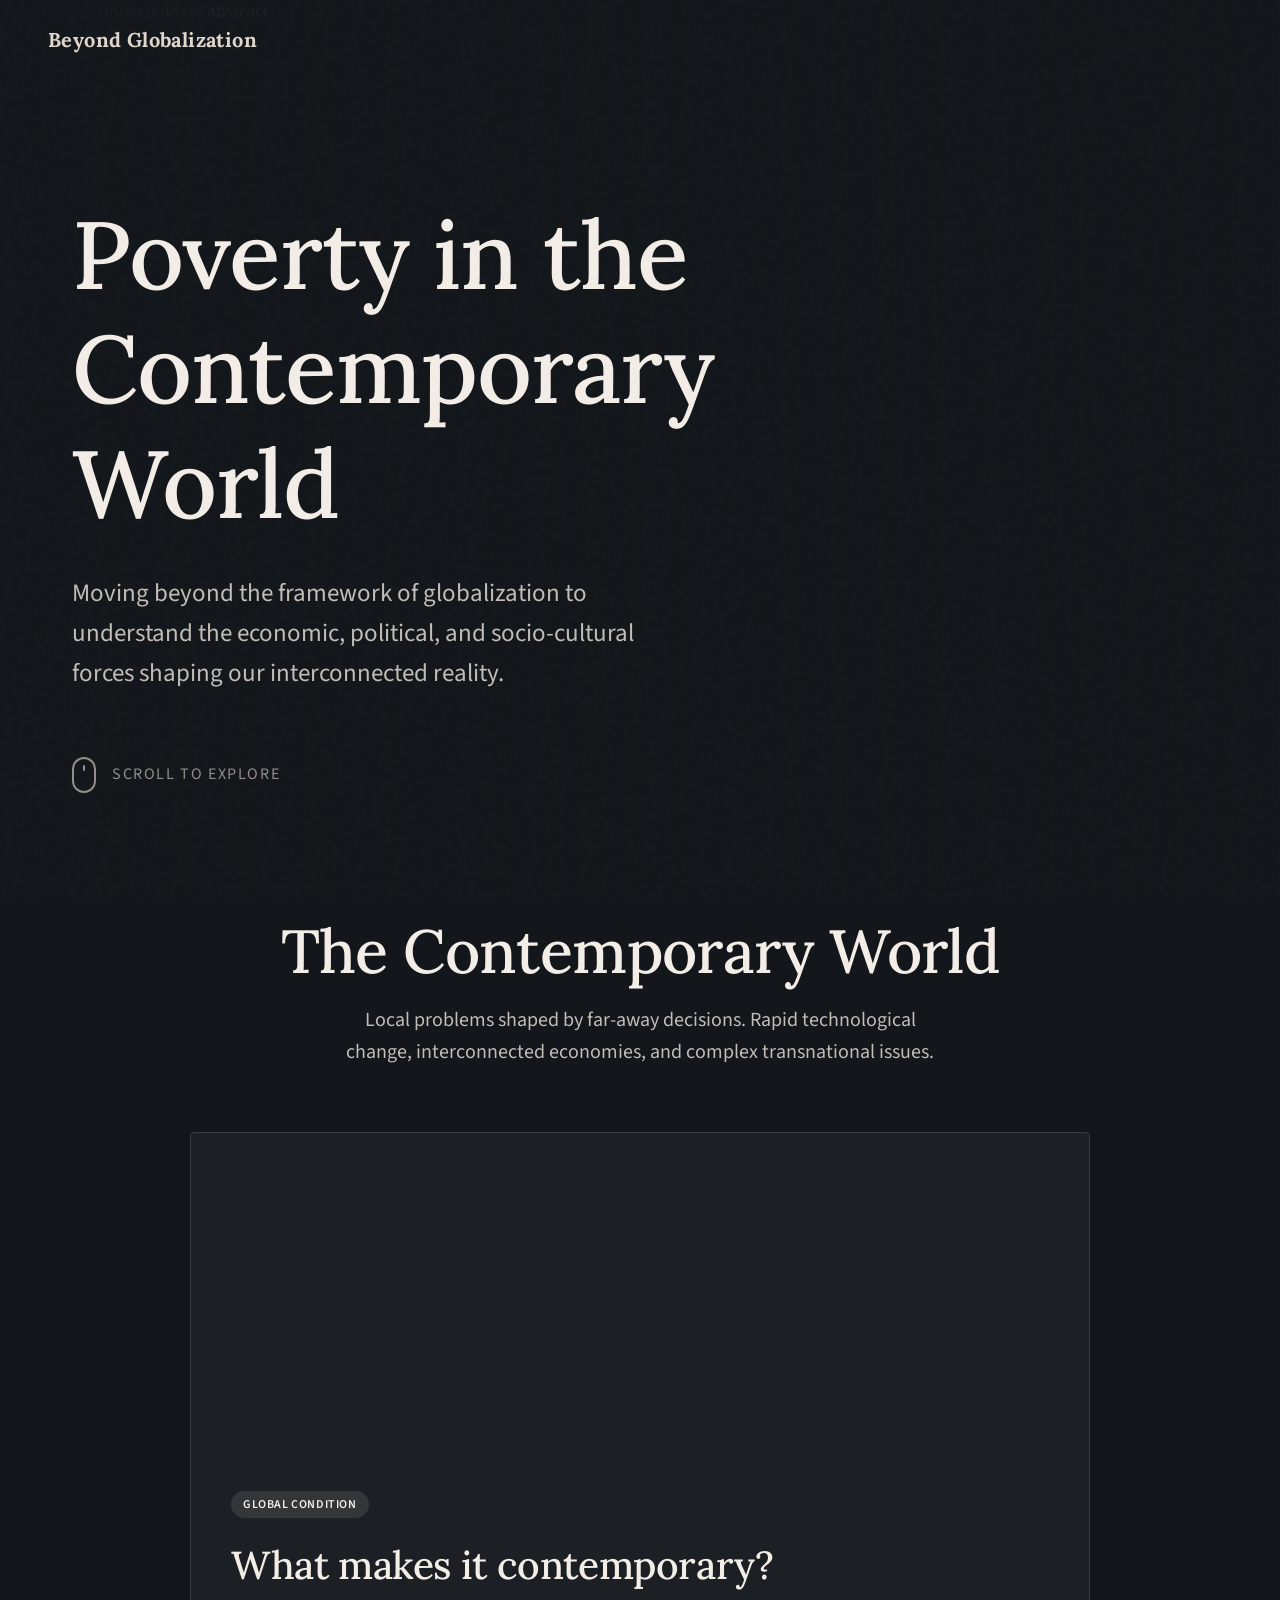
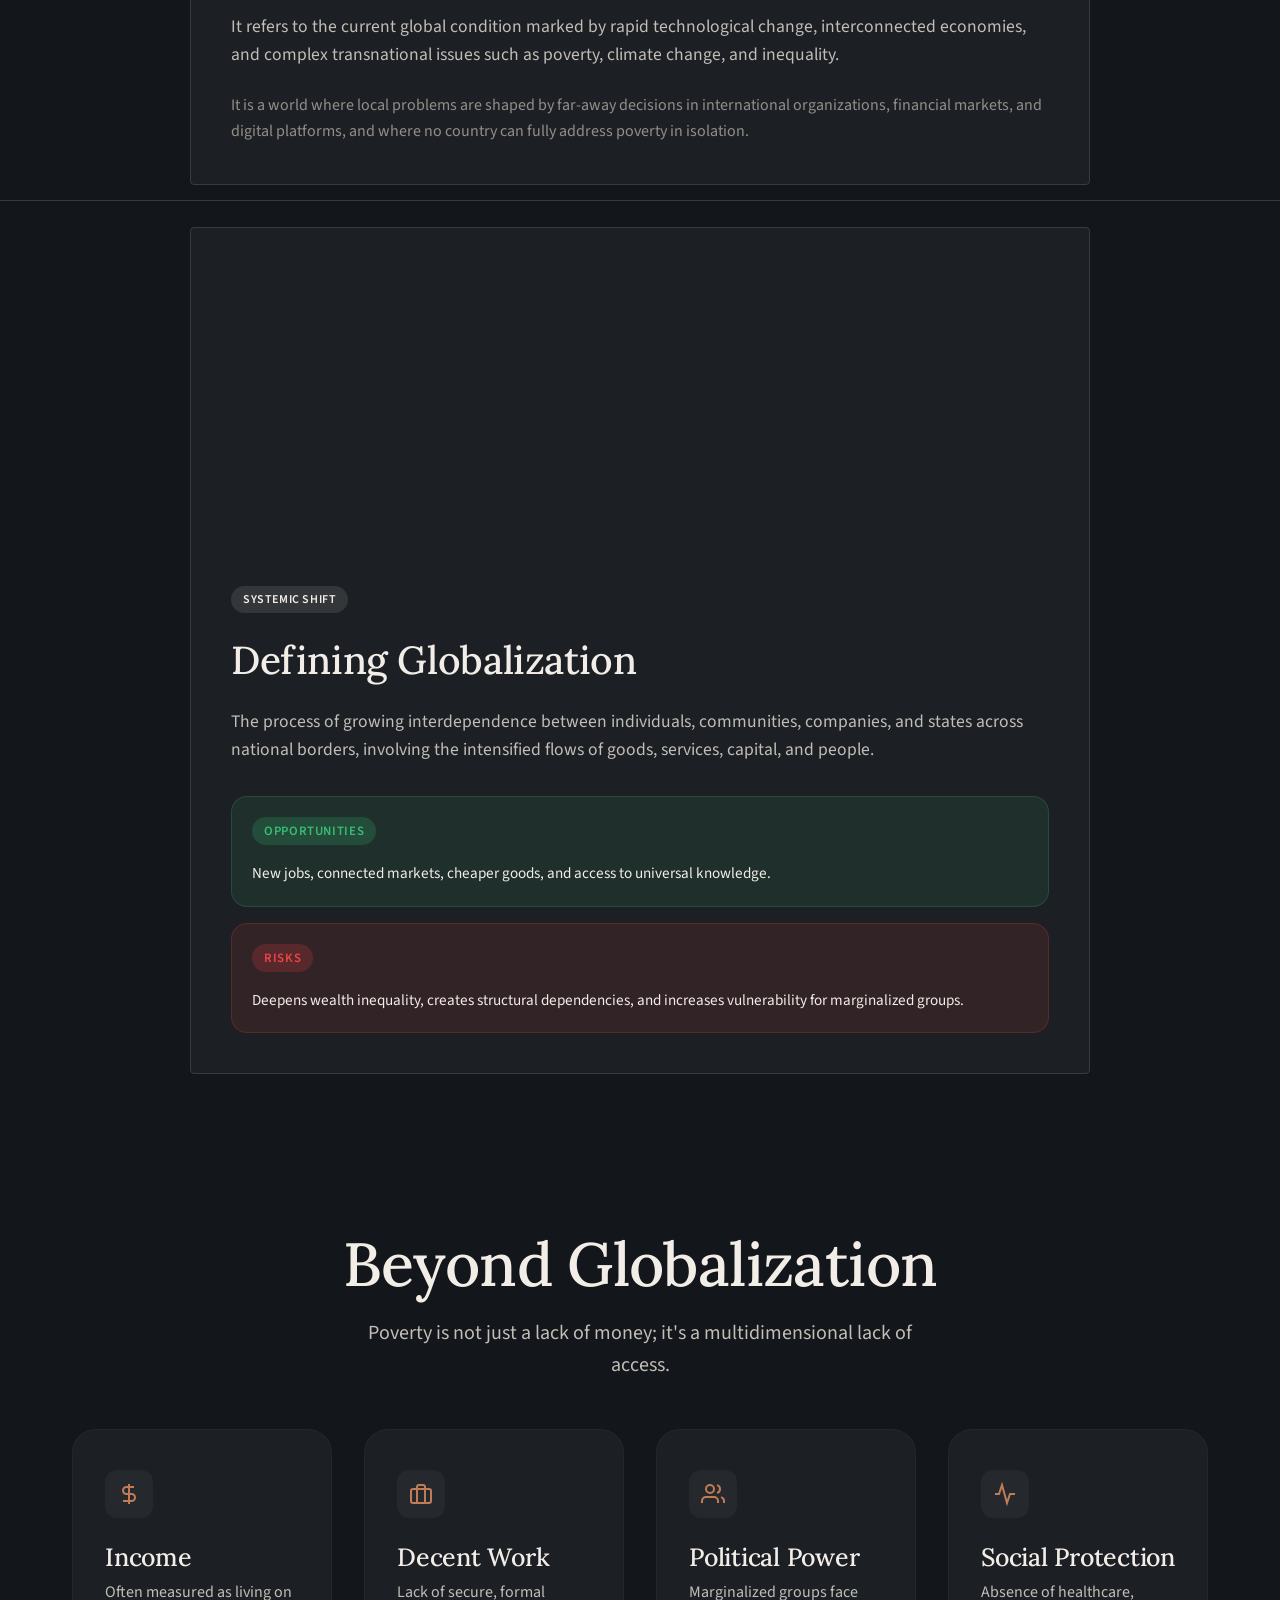
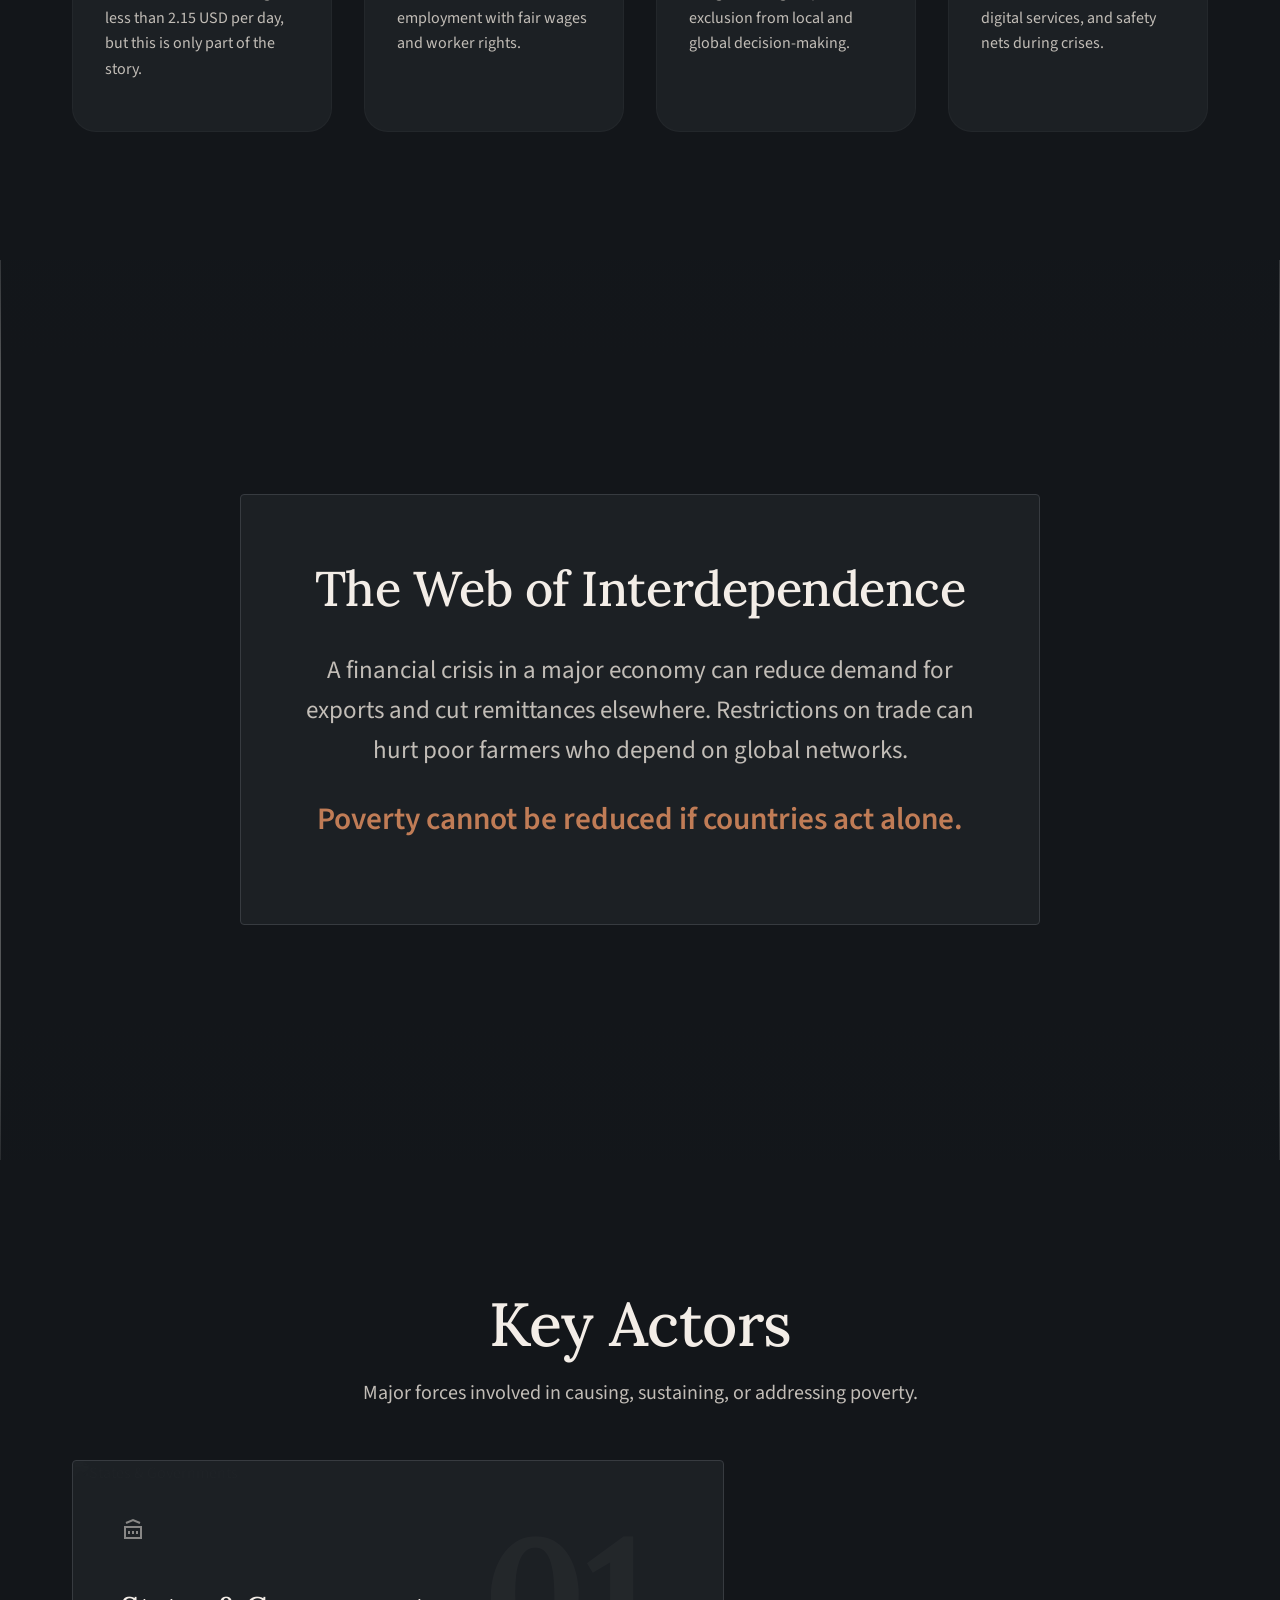
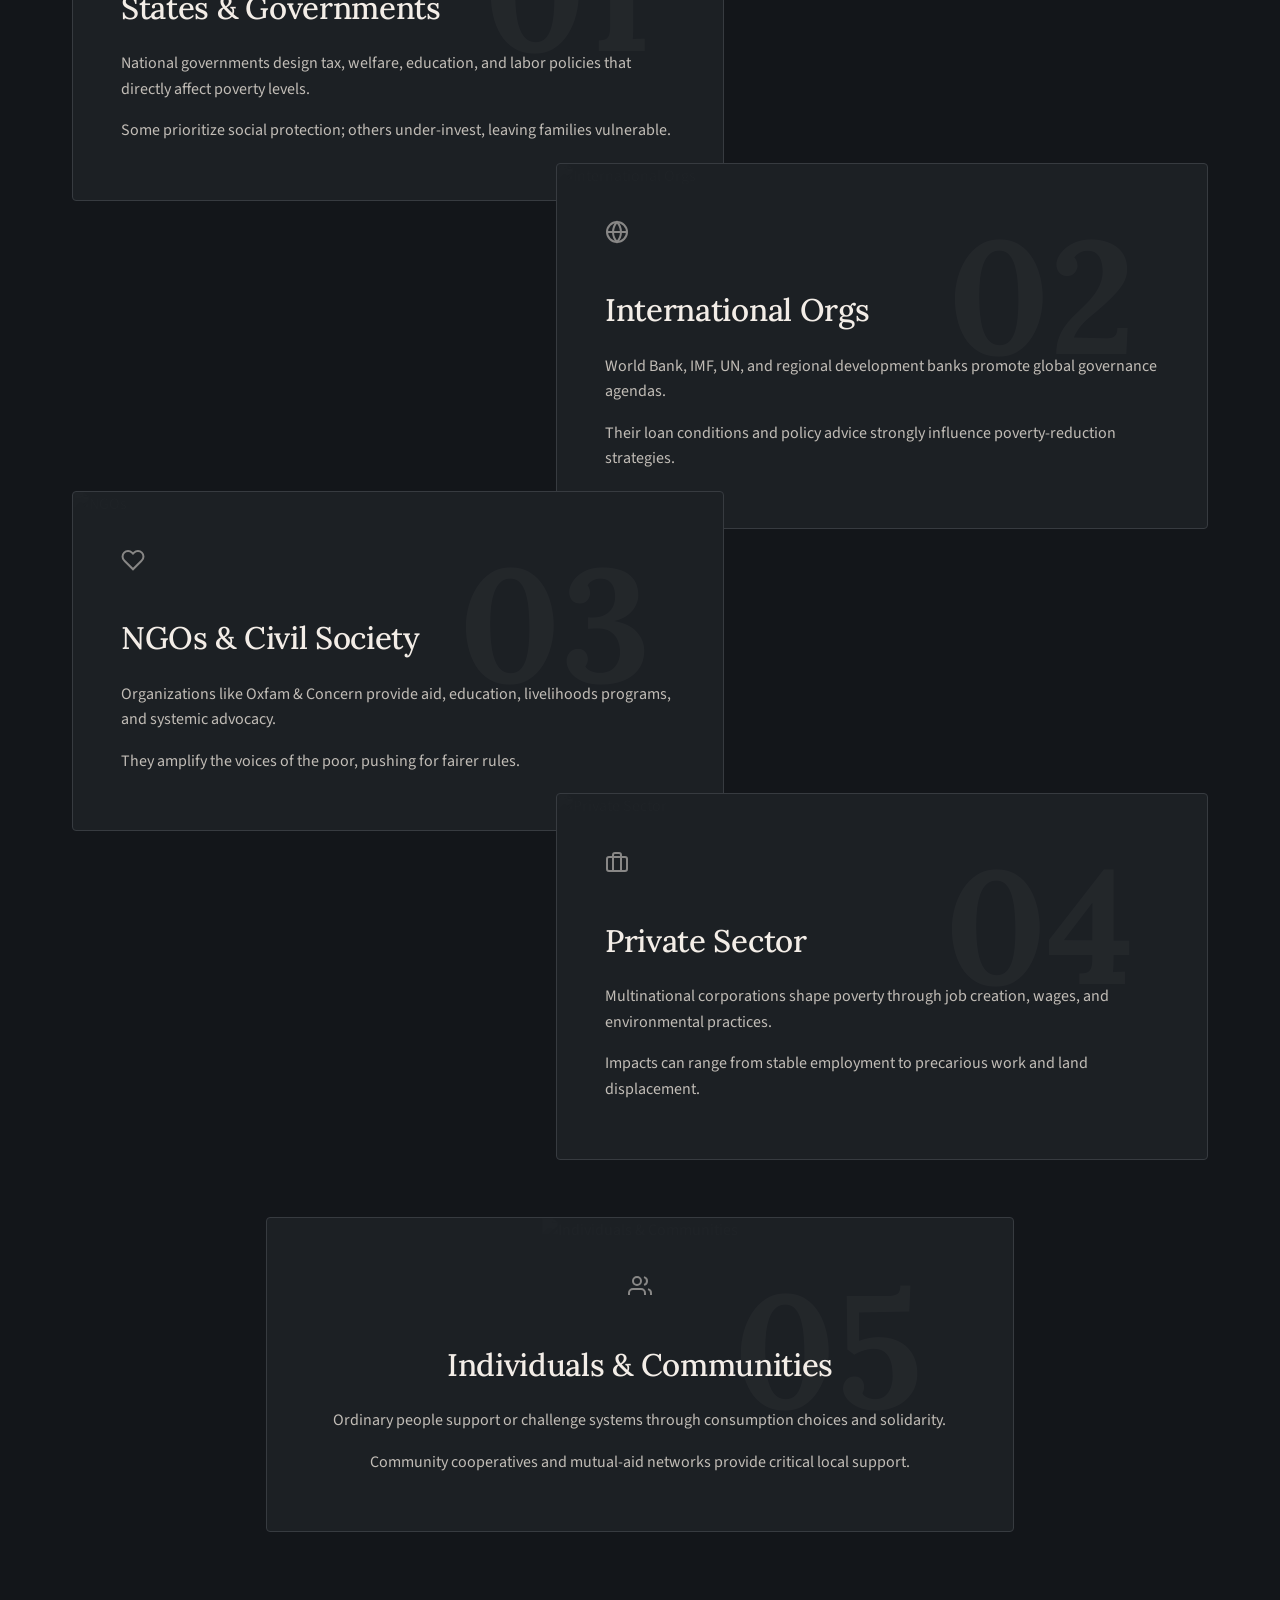
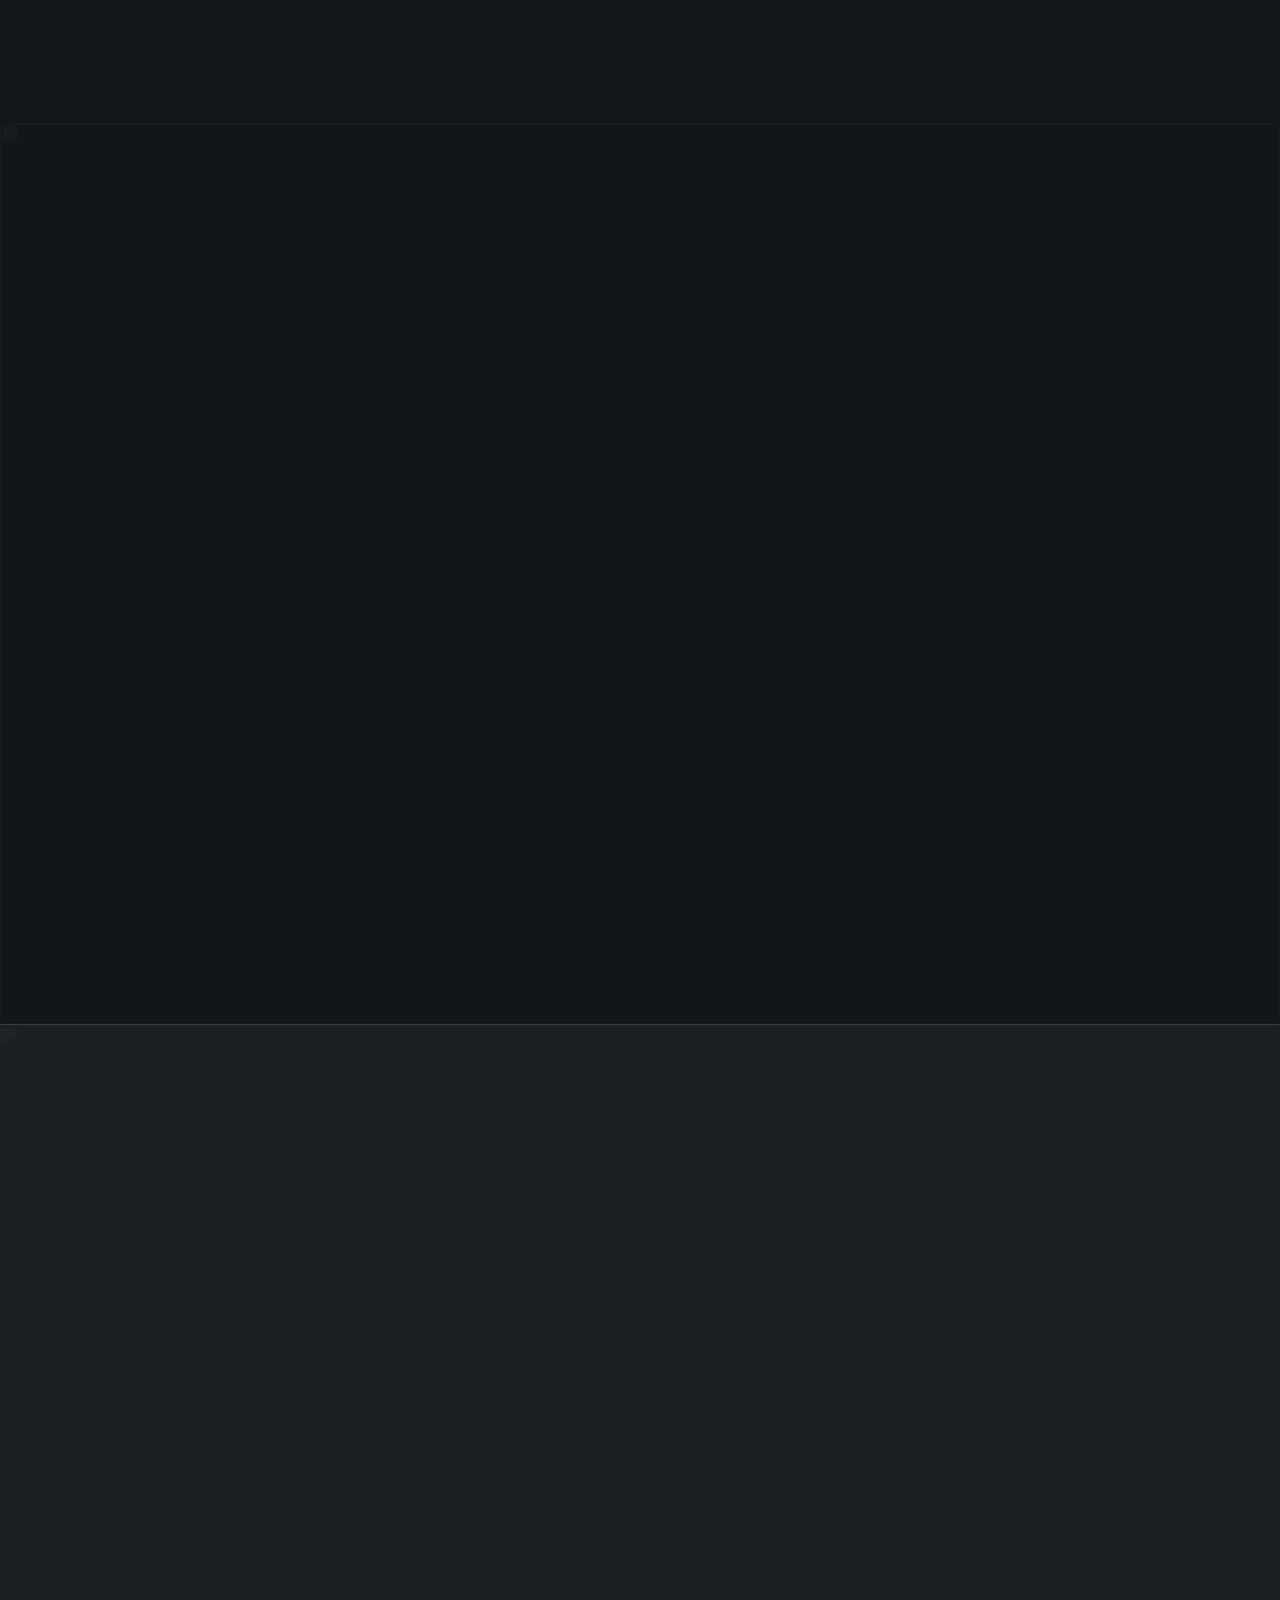
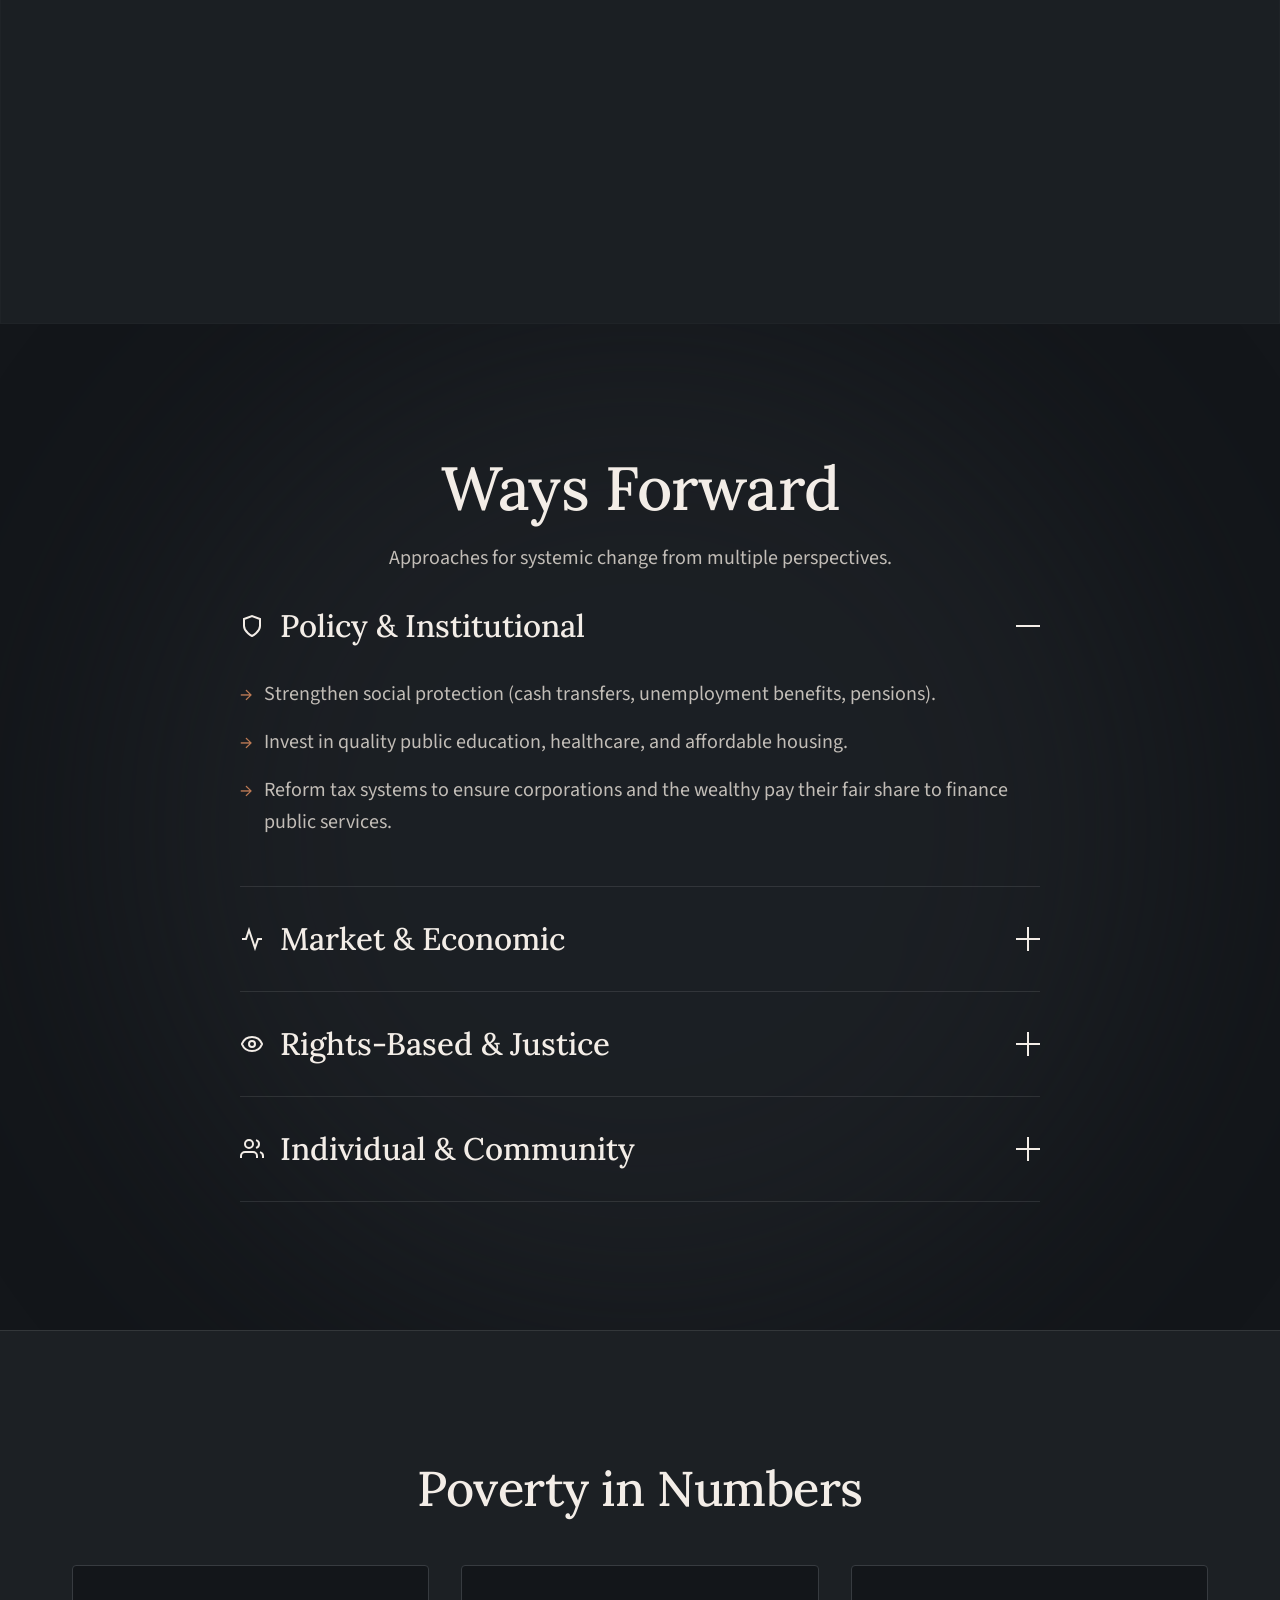
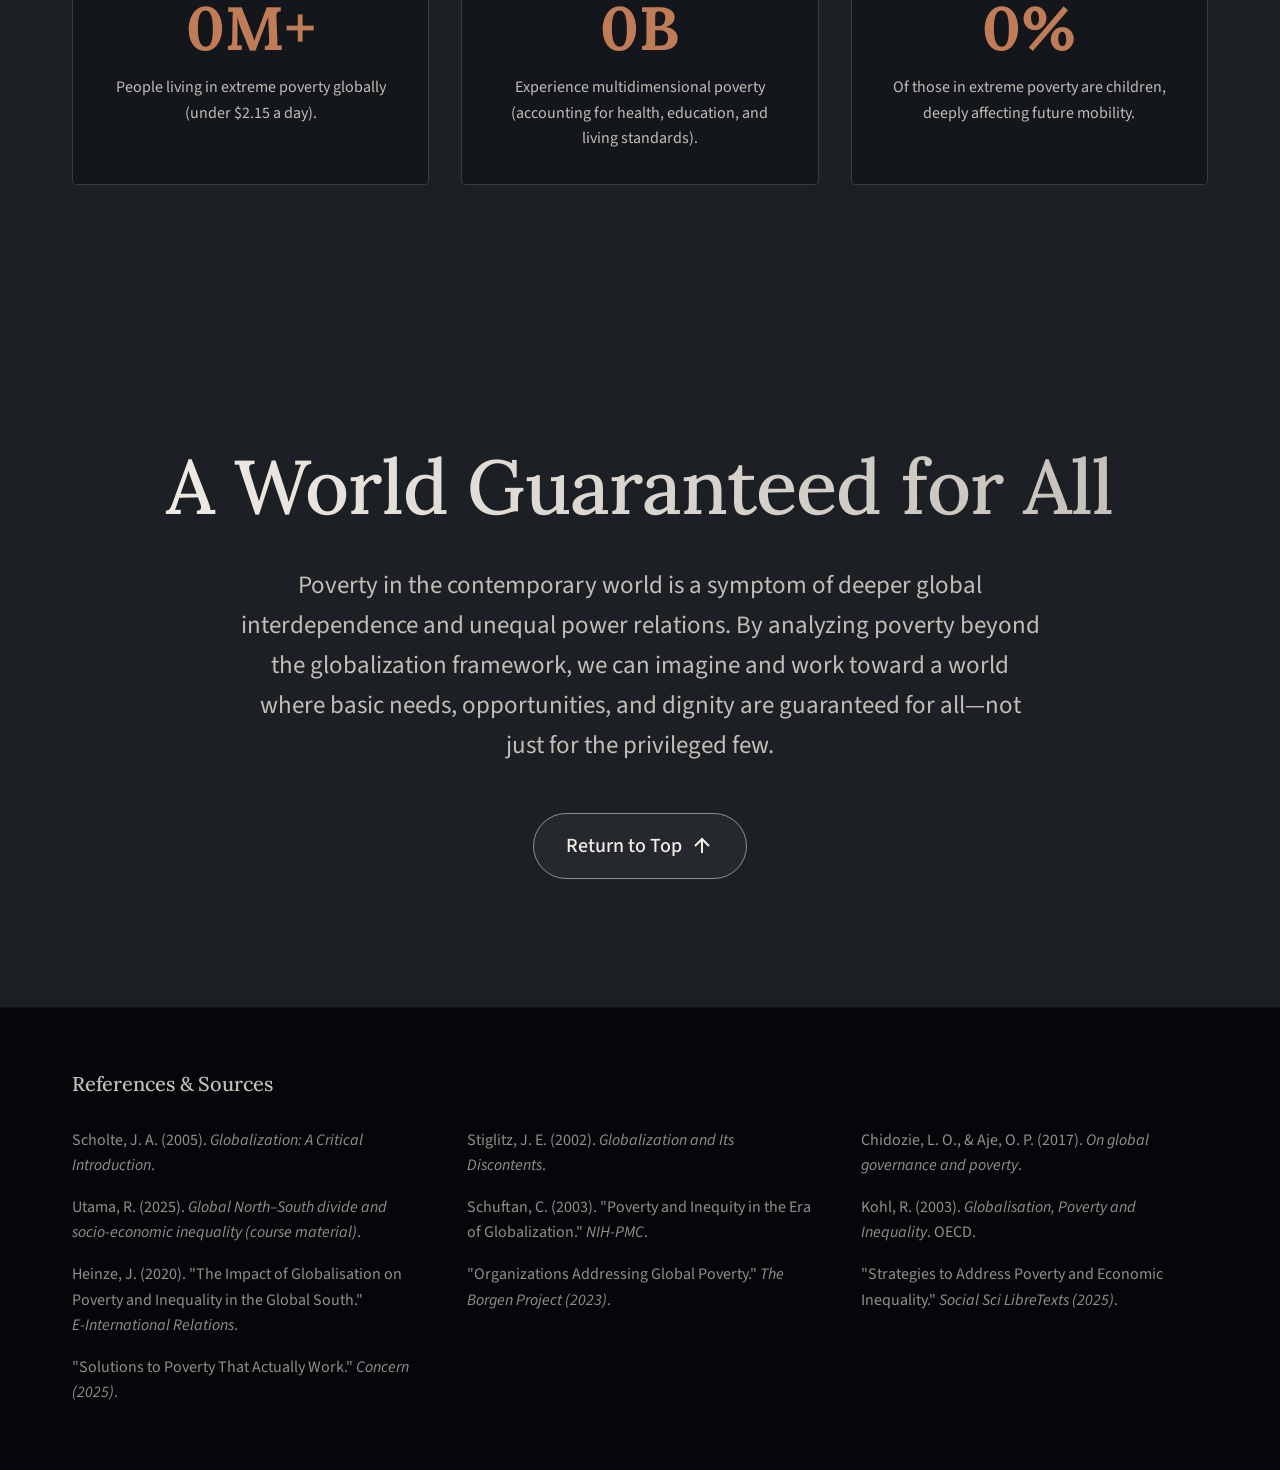
==== index.html @ d797d654 "first commit" ====
<!DOCTYPE html>
<html lang="en" class="dark">
<head>
    <meta charset="UTF-8">
    <meta name="viewport" content="width=device-width, initial-scale=1.0">
    <title>Poverty in the Contemporary World: Beyond Globalization</title>
    
    <!-- Fonts -->
    <link rel="preconnect" href="https://fonts.googleapis.com">
    <link rel="preconnect" href="https://fonts.gstatic.com" crossorigin>
    <link href="https://fonts.googleapis.com/css2?family=Lora:ital,wght@0,400;0,500;0,600;0,700;1,400&family=Source+Sans+Pro:wght@400;600&display=swap" rel="stylesheet">
    
    <!-- CSS -->
    <link rel="stylesheet" href="styles.css">
    
    <!-- Libraries -->
    <script src="https://cdnjs.cloudflare.com/ajax/libs/gsap/3.12.2/gsap.min.js"></script>
    <script src="https://cdnjs.cloudflare.com/ajax/libs/gsap/3.12.2/ScrollTrigger.min.js"></script>
    <script src="https://cdn.jsdelivr.net/gh/studio-freight/lenis@1.0.19/bundled/lenis.min.js"></script>
</head>
<body>
    
    <!-- Dynamic Background Grain for Texture -->
    <div class="noise-overlay"></div>

    <nav class="navigation">
        <div class="nav-content">
            <div class="logo">Beyond Globalization</div>
            <div class="progress-container">
                <div class="progress-bar"></div>
            </div>
        </div>
    </nav>

    <main>
        <!-- 1. Introduction -->
        <section class="hero-section" id="intro">
            <div class="container">
                <div class="hero-content">
                    <h1 class="split-text">Poverty in the<br>Contemporary World</h1>
                    <p class="subtitle fade-up">Moving beyond the framework of globalization to understand the economic, political, and socio‑cultural forces shaping our interconnected reality.</p>
                    <div class="scroll-indicator fade-up">
                        <span class="mouse">
                            <span class="mouse-wheel"></span>
                        </span>
                        <span>Scroll to explore</span>
                    </div>
                </div>
            </div>
            <div class="bg-image-container parallax-bg">
                <img src="https://images.unsplash.com/photo-1531206715517-5c0ba140b2b8?q=80&w=2070&auto=format&fit=crop" alt="Global interconnectedness abstract" class="hero-bg" crossorigin="anonymous">
                <div class="overlay-gradient"></div>
            </div>
        </section>

        <!-- 2. The Contemporary World and Globalization -->
        <section id="globalization">
            
            <div class="contemporary-panel" style="min-height: 100vh; display: flex; align-items: center; justify-content: center; position: relative;">
                <div class="container relative z-10 w-full" style="width: 100%;">
                    <div class="flex-header text-center" style="margin-bottom: 4rem;">
                        <h2 class="section-title mx-auto contemp-title">The Contemporary World</h2>
                        <p class="subtitle-small mx-auto mt-4 contemp-subtitle">Local problems shaped by far-away decisions. Rapid technological change, interconnected economies, and complex transnational issues.</p>
                    </div>
                    
                    <div class="content-card contemp-card mx-auto" style="max-width: 900px; padding: 0; overflow: hidden; display: flex; flex-direction: column; background: var(--bg-surface); border: 1px solid var(--border-color); border-radius: 4px;" id="contemp-1">
                        <div class="card-image-wrapper" style="height: 350px; position: relative; overflow: hidden;">
                            <img src="https://images.unsplash.com/photo-1519389950473-47ba0277781c?auto=format&fit=crop&q=80&w=1200" alt="Tech and interconnected living" style="position: absolute; top: -10%; left: 0; width: 100%; height: 120%; object-fit: cover;" class="contemp-img">
                            <div style="position: absolute; bottom: 0; left: 0; right: 0; height: 50%; background: linear-gradient(to top, var(--bg-surface) 0%, transparent 100%);"></div>
                        </div>
                        <div class="card-body" style="padding: 2.5rem; flex: 1; display: flex; flex-direction: column; position: relative; z-index: 10; margin-top: -2rem;">
                            <div class="badge" style="background: rgba(255,255,255,0.1); margin-bottom: 1.5rem; font-size: 0.75rem;">Global Condition</div>
                            <h3 style="font-size: var(--step-3); margin-bottom: 1.5rem; font-family: 'Lora', serif;">What makes it contemporary?</h3>
                            <p style="color: var(--text-secondary); font-size: 1.1rem; margin-bottom: 1.5rem;">It refers to the current global condition marked by rapid technological change, interconnected economies, and complex transnational issues such as poverty, climate change, and inequality.</p>
                            <p style="color: var(--text-muted); font-size: 1rem;">It is a world where local problems are shaped by far‑away decisions in international organizations, financial markets, and digital platforms, and where no country can fully address poverty in isolation.</p>
                        </div>
                    </div>
                </div>
            </div>

            <div class="contemporary-panel" style="min-height: 100vh; display: flex; align-items: center; justify-content: center; position: relative; border-top: 1px solid var(--border-color);">
                <div class="container relative z-10 w-full" style="width: 100%;">
                    <div class="content-card contemp-card mx-auto" style="max-width: 900px; padding: 0; overflow: hidden; display: flex; flex-direction: column; background: var(--bg-surface); border: 1px solid var(--border-color); border-radius: 4px;" id="contemp-2">
                        <div class="card-image-wrapper" style="height: 350px; position: relative; overflow: hidden;">
                            <img src="https://images.unsplash.com/photo-1494412574643-ff11b0a5c1c3?auto=format&fit=crop&q=80&w=1200" alt="Containers showing global trade" style="position: absolute; top: -10%; left: 0; width: 100%; height: 120%; object-fit: cover;" class="contemp-img">
                            <div style="position: absolute; bottom: 0; left: 0; right: 0; height: 50%; background: linear-gradient(to top, var(--bg-surface) 0%, transparent 100%);"></div>
                        </div>
                        <div class="card-body" style="padding: 2.5rem; flex: 1; display: flex; flex-direction: column; position: relative; z-index: 10; margin-top: -2rem;">
                            <div class="badge" style="background: rgba(255,255,255,0.1); margin-bottom: 1.5rem; font-size: 0.75rem;">Systemic Shift</div>
                            <h3 style="font-size: var(--step-3); margin-bottom: 1.5rem; font-family: 'Lora', serif;">Defining Globalization</h3>
                            <p style="color: var(--text-secondary); font-size: 1.1rem; margin-bottom: 2rem;">The process of growing interdependence between individuals, communities, companies, and states across national borders, involving the intensified flows of goods, services, capital, and people.</p>
                            
                            <div style="display: grid; grid-template-columns: 1fr; gap: 1rem; margin-top: auto;">
                                <div class="impact-box" style="background: rgba(56, 189, 115, 0.1); border: 1px solid rgba(56, 189, 115, 0.2); padding: 1.25rem;">
                                    <span class="badge" style="background: rgba(56, 189, 115, 0.2); color: #38BD73; margin-bottom: 0.5rem;">Opportunities</span>
                                    <span style="font-size: 0.95rem; color: var(--text-primary);">New jobs, connected markets, cheaper goods, and access to universal knowledge.</span>
                                </div>
                                <div class="impact-box" style="background: rgba(239, 68, 68, 0.1); border: 1px solid rgba(239, 68, 68, 0.2); padding: 1.25rem;">
                                    <span class="badge" style="background: rgba(239, 68, 68, 0.2); color: #EF4444; margin-bottom: 0.5rem;">Risks</span>
                                    <span style="font-size: 0.95rem; color: var(--text-primary);">Deepens wealth inequality, creates structural dependencies, and increases vulnerability for marginalized groups.</span>
                                </div>
                            </div>
                        </div>
                    </div>
                </div>
            </div>

        </section>

        <!-- 3. Poverty Beyond the Globalization Framework -->
        <section class="section" id="beyond">
            <div class="container relative">
                <h2 class="section-title text-center">Beyond Globalization</h2>
                <p class="text-center subtitle-small mx-auto">Poverty is not just a lack of money; it's a multidimensional lack of access.</p>
                
                <div class="multidimensional-grid mt-12">
                    <div class="dimension-card relative overflow-hidden" style="padding-bottom: 3rem;">
                        <div style="position: absolute; bottom:-20%; right:-10%; opacity:0.15; pointer-events:none;">
                            <img src="https://images.unsplash.com/photo-1542884748-2b87b36c6b90?q=80&w=400&auto=format&fit=crop" style="width:150px; border-radius:50%;">
                        </div>
                        <div class="icon-wrapper relative z-10">
                            <svg width="24" height="24" viewBox="0 0 24 24" fill="none" stroke="currentColor" stroke-width="2"><path d="M12 2v20M17 5H9.5a3.5 3.5 0 0 0 0 7h5a3.5 3.5 0 0 1 0 7H6"/></svg>
                        </div>
                        <h4 class="relative z-10">Income</h4>
                        <p class="relative z-10">Often measured as living on less than 2.15 USD per day, but this is only part of the story.</p>
                    </div>
                    <div class="dimension-card relative overflow-hidden" style="padding-bottom: 3rem;">
                        <div style="position: absolute; bottom:-20%; right:-10%; opacity:0.15; pointer-events:none;">
                            <img src="https://images.unsplash.com/photo-1518609878373-06d740f60d8b?q=80&w=400&auto=format&fit=crop" style="width:150px; border-radius:50%;">
                        </div>
                        <div class="icon-wrapper relative z-10">
                            <svg width="24" height="24" viewBox="0 0 24 24" fill="none" stroke="currentColor" stroke-width="2"><rect x="2" y="7" width="20" height="14" rx="2" ry="2"/><path d="M16 21V5a2 2 0 0 0-2-2h-4a2 2 0 0 0-2 2v16"/></svg>
                        </div>
                        <h4 class="relative z-10">Decent Work</h4>
                        <p class="relative z-10">Lack of secure, formal employment with fair wages and worker rights.</p>
                    </div>
                    <div class="dimension-card relative overflow-hidden" style="padding-bottom: 3rem;">
                        <div style="position: absolute; bottom:-20%; right:-10%; opacity:0.15; pointer-events:none;">
                            <img src="https://images.unsplash.com/photo-1574096079513-d8259312b785?q=80&w=400&auto=format&fit=crop" style="width:150px; border-radius:50%;">
                        </div>
                        <div class="icon-wrapper relative z-10">
                            <svg width="24" height="24" viewBox="0 0 24 24" fill="none" stroke="currentColor" stroke-width="2"><path d="M17 21v-2a4 4 0 0 0-4-4H5a4 4 0 0 0-4 4v2"/><circle cx="9" cy="7" r="4"/><path d="M23 21v-2a4 4 0 0 0-3-3.87M16 3.13a4 4 0 0 1 0 7.75"/></svg>
                        </div>
                        <h4 class="relative z-10">Political Power</h4>
                        <p class="relative z-10">Marginalized groups face exclusion from local and global decision-making.</p>
                    </div>
                    <div class="dimension-card relative overflow-hidden" style="padding-bottom: 3rem;">
                        <div style="position: absolute; bottom:-20%; right:-10%; opacity:0.15; pointer-events:none;">
                            <img src="https://images.unsplash.com/photo-1588612502660-f38b29bb3c19?q=80&w=400&auto=format&fit=crop" style="width:150px; border-radius:50%;">
                        </div>
                        <div class="icon-wrapper relative z-10">
                            <svg width="24" height="24" viewBox="0 0 24 24" fill="none" stroke="currentColor" stroke-width="2"><path d="M2 12h4l3-9 5 18 3-9h5"/></svg>
                        </div>
                        <h4 class="relative z-10">Social Protection</h4>
                        <p class="relative z-10">Absence of healthcare, digital services, and safety nets during crises.</p>
                    </div>
                </div>
            </div>
        </section> <!-- End Beyond Globalization Dimensions -->

        <!-- Interdependence Fullwidth Breakout Section -->
        <section class="section p-0" id="interdependence" style="position: relative; overflow: hidden; height: 100vh; display: flex; align-items: center; justify-content: center;">
            <div class="interdependence-bg" style="position: absolute; top:0; left:0; width:100%; height:120%; z-index:0; transform: translateY(-10%);">
                <img src="https://images.unsplash.com/photo-1451187580459-43490279c0fa?q=80&w=2072&auto=format&fit=crop" style="width: 100%; height: 100%; object-fit: cover; opacity: 0.35; filter: grayscale(100%) contrast(1.2);">
                <div style="position: absolute; top:0; left:0; width:100%; height:100%; background: linear-gradient(to bottom, var(--bg-base) 0%, transparent 20%, transparent 80%, var(--bg-base) 100%);"></div>
            </div>
            
            <div class="container relative z-10">
                <div class="panel-content mx-auto text-center" style="max-width: 800px; padding: 4rem; background: var(--bg-surface); border-radius: 4px; border: 1px solid var(--border-color);">
                    <h3 class="split-text-panel" style="font-size: var(--step-4); margin-bottom: 2rem; font-family: 'Lora', serif;">The Web of Interdependence</h3>
                    <p class="fade-up-panel" style="font-size: var(--step-1); color: var(--text-secondary); margin-bottom: 1.5rem; line-height: 1.6;">
                        A financial crisis in a major economy can reduce demand for exports and cut remittances elsewhere. Restrictions on trade can hurt poor farmers who depend on global networks.
                    </p>
                    <p class="fade-up-panel" style="font-size: var(--step-2); color: var(--accent-hope); font-weight: 600;">
                        Poverty cannot be reduced if countries act alone.
                    </p>
                </div>
            </div>
        </section>

        <!-- 4. Key Actors in Global Poverty -->
        <section class="section actors-section" id="actors">
            <div class="container mx-auto margin-bottom-large text-center">
                <h2 class="section-title">Key Actors</h2>
                <p class="subtitle-small mx-auto">Major forces involved in causing, sustaining, or addressing poverty.</p>
            </div>
            
            <div class="container">
                <div class="actors-vertical-grid">
                    <div class="actor-card bg-1 overflow-hidden relative">
                        <div class="actor-image-bg" style="position: absolute; top:0; left:0; width:100%; height:100%; opacity:0.1; z-index:0; pointer-events:none;">
                            <img src="https://images.unsplash.com/photo-1574096079513-d8259312b785?q=80&w=2070&auto=format&fit=crop" style="width:100%; height:100%; object-fit:cover;" alt="States & Governments">
                        </div>
                        <div class="actor-content relative z-10">
                            <div class="actor-header">
                                <div class="actor-num">01</div>
                                <svg width="24" height="24" viewBox="0 0 24 24" fill="none" stroke="currentColor" stroke-width="2" class="actor-icon"><path d="M3 21h18M3 10h18M5 6l7-3 7 3M4 10v11m16-11v11M8 14v3m4-3v3m4-3v3"/></svg>
                            </div>
                            <h3>States & Governments</h3>
                            <div class="actor-body">
                                <p>National governments design tax, welfare, education, and labor policies that directly affect poverty levels.</p>
                                <p class="mt-4">Some prioritize social protection; others under‑invest, leaving families vulnerable.</p>
                            </div>
                        </div>
                    </div>
                    <div class="actor-card bg-2 overflow-hidden relative">
                        <div class="actor-image-bg" style="position: absolute; top:0; left:0; width:100%; height:100%; opacity:0.1; z-index:0; pointer-events:none;">
                            <img src="https://images.unsplash.com/photo-1526304640581-d334cdbbf45e?q=80&w=2070&auto=format&fit=crop" style="width:100%; height:100%; object-fit:cover;" alt="International Orgs">
                        </div>
                        <div class="actor-content relative z-10">
                            <div class="actor-header">
                                <div class="actor-num">02</div>
                                <svg width="24" height="24" viewBox="0 0 24 24" fill="none" stroke="currentColor" stroke-width="2" class="actor-icon"><circle cx="12" cy="12" r="10"/><path d="M2 12h20M12 2a15.3 15.3 0 0 1 4 10 15.3 15.3 0 0 1-4 10 15.3 15.3 0 0 1-4-10 15.3 15.3 0 0 1 4-10z"/></svg>
                            </div>
                            <h3>International Orgs</h3>
                            <div class="actor-body">
                                <p>World Bank, IMF, UN, and regional development banks promote global governance agendas.</p>
                                <p class="mt-4">Their loan conditions and policy advice strongly influence poverty‑reduction strategies.</p>
                            </div>
                        </div>
                    </div>
                    <div class="actor-card bg-3 overflow-hidden relative">
                        <div class="actor-image-bg" style="position: absolute; top:0; left:0; width:100%; height:100%; opacity:0.1; z-index:0; pointer-events:none;">
                            <img src="https://images.unsplash.com/photo-1469571486292-0ba58a3f068b?q=80&w=2070&auto=format&fit=crop" style="width:100%; height:100%; object-fit:cover;" alt="NGOs">
                        </div>
                        <div class="actor-content relative z-10">
                            <div class="actor-header">
                                <div class="actor-num">03</div>
                                <svg width="24" height="24" viewBox="0 0 24 24" fill="none" stroke="currentColor" stroke-width="2" class="actor-icon"><path d="M20.84 4.61a5.5 5.5 0 0 0-7.78 0L12 5.67l-1.06-1.06a5.5 5.5 0 0 0-7.78 7.78l1.06 1.06L12 21.23l7.78-7.78 1.06-1.06a5.5 5.5 0 0 0 0-7.78z"/></svg>
                            </div>
                            <h3>NGOs & Civil Society</h3>
                            <div class="actor-body">
                                <p>Organizations like Oxfam & Concern provide aid, education, livelihoods programs, and systemic advocacy.</p>
                                <p class="mt-4">They amplify the voices of the poor, pushing for fairer rules.</p>
                            </div>
                        </div>
                    </div>
                    <div class="actor-card bg-4 overflow-hidden relative">
                        <div class="actor-image-bg" style="position: absolute; top:0; left:0; width:100%; height:100%; opacity:0.1; z-index:0; pointer-events:none;">
                            <img src="https://images.unsplash.com/photo-1507679799987-c73779587ccf?q=80&w=2072&auto=format&fit=crop" style="width:100%; height:100%; object-fit:cover;" alt="Private Sector">
                        </div>
                        <div class="actor-content relative z-10">
                            <div class="actor-header">
                                <div class="actor-num">04</div>
                                <svg width="24" height="24" viewBox="0 0 24 24" fill="none" stroke="currentColor" stroke-width="2" class="actor-icon"><rect x="2" y="7" width="20" height="14" rx="2" ry="2"/><path d="M16 21V5a2 2 0 0 0-2-2h-4a2 2 0 0 0-2 2v16"/></svg>
                            </div>
                            <h3>Private Sector</h3>
                            <div class="actor-body">
                                <p>Multinational corporations shape poverty through job creation, wages, and environmental practices.</p>
                                <p class="mt-4">Impacts can range from stable employment to precarious work and land displacement.</p>
                            </div>
                        </div>
                    </div>
                    <div class="actor-card bg-5 overflow-hidden relative">
                        <div class="actor-image-bg" style="position: absolute; top:0; left:0; width:100%; height:100%; opacity:0.1; z-index:0; pointer-events:none;">
                            <img src="https://images.unsplash.com/photo-1542884748-2b87b36c6b90?q=80&w=2070&auto=format&fit=crop" style="width:100%; height:100%; object-fit:cover;" alt="Individuals & Communities">
                        </div>
                        <div class="actor-content relative z-10">
                            <div class="actor-header">
                                <div class="actor-num">05</div>
                                <svg width="24" height="24" viewBox="0 0 24 24" fill="none" stroke="currentColor" stroke-width="2" class="actor-icon"><path d="M17 21v-2a4 4 0 0 0-4-4H5a4 4 0 0 0-4 4v2"/><circle cx="9" cy="7" r="4"/><path d="M23 21v-2a4 4 0 0 0-3-3.87M16 3.13a4 4 0 0 1 0 7.75"/></svg>
                            </div>
                            <h3>Individuals & Communities</h3>
                            <div class="actor-body">
                                <p>Ordinary people support or challenge systems through consumption choices and solidarity.</p>
                                <p class="mt-4">Community cooperatives and mutual-aid networks provide critical local support.</p>
                            </div>
                        </div>
                    </div>
                </div>
            </div>
        </section>

        <!-- 5. Causes and Effects (Converted to layered sticky scrolling) -->
        <section id="causes-effects" style="position: relative;">
            <div class="split-side causes-side" style="position: sticky; top:0; height: 100vh; display: flex; align-items: center; justify-content: center; overflow: hidden;">
                <div class="split-bg" style="position: absolute; top:0; left:0; width:100%; height:100%; z-index:0; opacity: 0.15;">
                    <img src="https://images.unsplash.com/photo-1488521787991-ed7bbaae773c?q=80&w=2070&auto=format&fit=crop" style="width:100%; height:100%; object-fit:cover;">
                    <div style="position: absolute; top:0; left:0; width:100%; height:100%; background: var(--bg-base); opacity: 0.8;"></div>
                </div>
                <div class="container relative z-10">
                    <div class="split-content mx-auto" style="max-width: 800px; padding: 3.5rem; border-radius: 4px; background: var(--bg-surface); border: 1px solid var(--border-color); transform: translateY(50px); opacity: 0;" id="causes-box">
                        <div style="display:flex; align-items:center; gap: 1rem; margin-bottom: 2rem;">
                            <svg width="40" height="40" viewBox="0 0 24 24" fill="none" stroke="currentColor" stroke-width="2"><path d="M21 16V8a2 2 0 0 0-1-1.73l-7-4a2 2 0 0 0-2 0l-7 4A2 2 0 0 0 3 8v8a2 2 0 0 0 1 1.73l7 4a2 2 0 0 0 2 0l7-4A2 2 0 0 0 21 16z"/><polyline points="3.27 6.96 12 12.01 20.73 6.96"/><line x1="12" y1="22.08" x2="12" y2="12"/></svg>
                            <h2 class="title-accent" style="margin-bottom:0; font-size: var(--step-4); font-family: 'Lora', serif;">Structural Causes</h2>
                        </div>
                        <ul class="cause-effect-list" style="display: grid; grid-template-columns: 1fr 1fr; gap: 2rem;">
                            <li>
                                <strong>Unequal Structures</strong> Global economic systems that favor capital-rich nations and actors.
                            </li>
                            <li>
                                <strong>Weak Institutions</strong> Corrupt governance and limited access to justice or public services.
                            </li>
                            <li>
                                <strong>Systemic Discrimination</strong> Gender, racial, and ethnic bias concentrating poverty.
                            </li>
                            <li>
                                <strong>Climate Change</strong> Environmental degradation undermining agriculture and livelihoods.
                            </li>
                        </ul>
                    </div>
                </div>
            </div>

            <div class="split-side effects-side" style="position: relative; z-index: 2; min-height: 100vh; display: flex; align-items: center; justify-content: center; overflow: hidden; border-top: 1px solid var(--border-color);">
                <div class="split-bg" style="position: absolute; top:0; left:0; width:100%; height:100%; z-index:0; opacity: 0.15;">
                    <img src="https://images.unsplash.com/photo-1518609878373-06d740f60d8b?q=80&w=2070&auto=format&fit=crop" style="width:100%; height:100%; object-fit:cover;">
                    <div style="position: absolute; top:0; left:0; width:100%; height:100%; background: var(--bg-surface); opacity: 0.85;"></div>
                </div>
                <div class="container relative z-10 w-full" style="width: 100%;">
                    <div class="split-content mx-auto" style="max-width: 800px; padding: 3.5rem; border-radius: 4px; background: var(--bg-surface-elevated); border: 1px solid var(--border-color); transform: translateY(50px); opacity: 0;" id="effects-box">
                        <div style="display:flex; align-items:center; gap: 1rem; margin-bottom: 2rem;">
                            <svg width="40" height="40" viewBox="0 0 24 24" fill="none" stroke="currentColor" stroke-width="2"><path d="M17 21v-2a4 4 0 0 0-4-4H5a4 4 0 0 0-4 4v2"/><circle cx="9" cy="7" r="4"/><path d="M23 21v-2a4 4 0 0 0-3-3.87M16 3.13a4 4 0 0 1 0 7.75"/></svg>
                            <h2 class="title-accent" style="margin-bottom:0; font-size: var(--step-4); font-family: 'Lora', serif;">Human Effects</h2>
                        </div>
                        <ul class="cause-effect-list" style="display: grid; grid-template-columns: 1fr; gap: 1.5rem;">
                            <li>
                                <strong>Health Impacts:</strong> Poor health, limited healthcare, higher mortality.
                            </li>
                            <li>
                                <strong>Lost Mobility:</strong> Lower educational attainment means fewer opportunities for upward mobility.
                            </li>
                            <li>
                                <strong>Social Exclusion:</strong> Stigma, insecurity, and severe mental health stress.
                            </li>
                        </ul>
                        <div class="quote-block mt-8 text-center mx-auto" style="font-size: var(--step-1); max-width: 600px;">
                            <p>"Poverty is not just a lack of money; it is a daily struggle to survive, make choices, and claim basic rights in a world that often overlooks them."</p>
                        </div>
                    </div>
                </div>
            </div>
        </section>

        <!-- 6. Proposing Ways Forward -->
        <section class="section ways-forward-section" id="solutions">
            <div class="container relative z-10">
                <h2 class="section-title text-center text-light">Ways Forward</h2>
                <p class="text-center subtitle-small mx-auto text-light opacity-80">Approaches for systemic change from multiple perspectives.</p>

                <div class="accordion-container mt-12">
                    <div class="accordion-item active">
                        <button class="accordion-header">
                            <div style="display:flex; align-items:center; gap: 1rem;">
                                <svg width="24" height="24" viewBox="0 0 24 24" fill="none" stroke="currentColor" stroke-width="2"><path d="M12 22s8-4 8-10V5l-8-3-8 3v7c0 6 8 10 8 10z"/></svg>
                                <span>Policy & Institutional</span>
                            </div>
                            <div class="plus-icon"></div>
                        </button>
                        <div class="accordion-content">
                            <ul>
                                <li>Strengthen social protection (cash transfers, unemployment benefits, pensions).</li>
                                <li>Invest in quality public education, healthcare, and affordable housing.</li>
                                <li>Reform tax systems to ensure corporations and the wealthy pay their fair share to finance public services.</li>
                            </ul>
                        </div>
                    </div>
                    <div class="accordion-item">
                        <button class="accordion-header">
                            <div style="display:flex; align-items:center; gap: 1rem;">
                                <svg width="24" height="24" viewBox="0 0 24 24" fill="none" stroke="currentColor" stroke-width="2"><polyline points="22 12 18 12 15 21 9 3 6 12 2 12"/></svg>
                                <span>Market & Economic</span>
                            </div>
                            <div class="plus-icon"></div>
                        </button>
                        <div class="accordion-content">
                            <ul>
                                <li>Promote inclusive economic growth through fair wages and secure employment.</li>
                                <li>Use trade agreements to protect labor and environmental standards, not just profits.</li>
                                <li>Encourage responsible business practices that respect human rights.</li>
                            </ul>
                        </div>
                    </div>
                    <div class="accordion-item">
                        <button class="accordion-header">
                            <div style="display:flex; align-items:center; gap: 1rem;">
                                <svg width="24" height="24" viewBox="0 0 24 24" fill="none" stroke="currentColor" stroke-width="2"><path d="M2.062 12.348a1 1 0 0 1 0-.696 10.75 10.75 0 0 1 19.876 0 1 1 0 0 1 0 .696 10.75 10.75 0 0 1-19.876 0"/><circle cx="12" cy="12" r="3"/></svg>
                                <span>Rights-Based & Justice</span>
                            </div>
                            <div class="plus-icon"></div>
                        </button>
                        <div class="accordion-content">
                            <ul>
                                <li>Uphold human rights to food, water, education, and health.</li>
                                <li>Treat poverty as a violation of dignity, not just a "lack of income."</li>
                                <li>Challenge discriminatory laws and strengthen participation of marginalized groups in decision-making.</li>
                            </ul>
                        </div>
                    </div>
                    <div class="accordion-item">
                        <button class="accordion-header">
                            <div style="display:flex; align-items:center; gap: 1rem;">
                                <svg width="24" height="24" viewBox="0 0 24 24" fill="none" stroke="currentColor" stroke-width="2"><path d="M17 21v-2a4 4 0 0 0-4-4H5a4 4 0 0 0-4 4v2"/><circle cx="9" cy="7" r="4"/><path d="M23 21v-2a4 4 0 0 0-3-3.87M16 3.13a4 4 0 0 1 0 7.75"/></svg>
                                <span>Individual & Community</span>
                            </div>
                            <div class="plus-icon"></div>
                        </button>
                        <div class="accordion-content">
                            <ul>
                                <li>Promote ethical consumption (e.g., choosing fair-trade products).</li>
                                <li>Support volunteering, micro-finance, and local community projects.</li>
                                <li>Foster solidarity between students, professionals, and policymakers.</li>
                            </ul>
                        </div>
                    </div>
                </div>
            </div>
            <!-- Background element for solutions -->
            <div class="solutions-bg"></div>
        </section>

        <!-- Informational Stats Section -->
        <section class="section border-top" style="border-top: 1px solid rgba(255,255,255,0.1); background: var(--bg-surface);">
            <div class="container relative z-10 text-center">
                <h2 class="title-accent mx-auto mb-8">Poverty in Numbers</h2>
                <div style="display:flex; flex-wrap:wrap; gap: 2rem; justify-content:center;">
                    <div class="stat-card" style="flex:1; min-width:250px; background:var(--bg-base); padding: 2rem; border-radius:4px; border: 1px solid var(--border-color); transition: transform 0.3s cubic-bezier(0.25, 1, 0.5, 1);">
                        <div style="font-size: var(--step-5); font-family: 'Lora', serif; color: var(--accent-hope); font-weight:700; line-height: 1;"><span class="count-up" data-target="712">0</span>M+</div>
                        <p style="margin-top: 1rem; color:var(--text-secondary);">People living in extreme poverty globally (under $2.15 a day).</p>
                    </div>
                    <div class="stat-card" style="flex:1; min-width:250px; background:var(--bg-base); padding: 2rem; border-radius:4px; border: 1px solid var(--border-color); transition: transform 0.3s cubic-bezier(0.25, 1, 0.5, 1);">
                        <div style="font-size: var(--step-5); font-family: 'Lora', serif; color: var(--accent-hope); font-weight:700; line-height: 1;"><span class="count-up" data-target="1.1" data-decimals="1">0</span>B</div>
                        <p style="margin-top: 1rem; color:var(--text-secondary);">Experience multidimensional poverty (accounting for health, education, and living standards).</p>
                    </div>
                    <div class="stat-card" style="flex:1; min-width:250px; background:var(--bg-base); padding: 2rem; border-radius:4px; border: 1px solid var(--border-color); transition: transform 0.3s cubic-bezier(0.25, 1, 0.5, 1);">
                        <div style="font-size: var(--step-5); font-family: 'Lora', serif; color: var(--accent-hope); font-weight:700; line-height: 1;"><span class="count-up" data-target="50">0</span>%</div>
                        <p style="margin-top: 1rem; color:var(--text-secondary);">Of those in extreme poverty are children, deeply affecting future mobility.</p>
                    </div>
                </div>
            </div>
        </section>

        <!-- 7. Conclusion -->
        <section class="section conclusion-section text-center" id="conclusion">
            <div class="container">
                <h2 class="conclusion-heading">A World Guaranteed for All</h2>
                <p class="conclusion-text">
                    Poverty in the contemporary world is a symptom of deeper global interdependence and unequal power relations. By analyzing poverty beyond the globalization framework, we can imagine and work toward a world where basic needs, opportunities, and dignity are guaranteed for all—not just for the privileged few.
                </p>
                <a href="#intro" class="back-to-top mt-12" style="display: inline-flex; align-items: center; justify-content: center; padding: 1rem 2rem; background: var(--bg-surface-elevated); border: 1px solid var(--text-muted); color: var(--text-primary); text-decoration: none; font-weight: 500; transition: background 0.3s ease;">
                    Return to Top
                    <svg width="24" height="24" viewBox="0 0 24 24" fill="none" class="ml-2" stroke="currentColor" stroke-width="2"><path d="M12 19V5M5 12l7-7 7 7"/></svg>
                </a>
            </div>
        </section>

    </main>

    <footer class="footer">
        <div class="container">
            <h3>References & Sources</h3>
            <ul class="references-list">
                <li>Scholte, J. A. (2005). <em>Globalization: A Critical Introduction</em>.</li>
                <li>Stiglitz, J. E. (2002). <em>Globalization and Its Discontents</em>.</li>
                <li>Chidozie, L. O., & Aje, O. P. (2017). <em>On global governance and poverty</em>.</li>
                <li>Utama, R. (2025). <em>Global North–South divide and socio‑economic inequality (course material)</em>.</li>
                <li>Schuftan, C. (2003). "Poverty and Inequity in the Era of Globalization." <em>NIH‑PMC</em>.</li>
                <li>Kohl, R. (2003). <em>Globalisation, Poverty and Inequality</em>. OECD.</li>
                <li>Heinze, J. (2020). "The Impact of Globalisation on Poverty and Inequality in the Global South." <em>E‑International Relations</em>.</li>
                <li>"Organizations Addressing Global Poverty." <em>The Borgen Project (2023)</em>.</li>
                <li>"Strategies to Address Poverty and Economic Inequality." <em>Social Sci LibreTexts (2025)</em>.</li>
                <li>"Solutions to Poverty That Actually Work." <em>Concern (2025)</em>.</li>
            </ul>
        </div>
    </footer>

    <script src="script.js"></script>
</body>
</html>
---- styles.css ----
:root {
    /* Fluid typography scales */
    --step--2: clamp(0.7813rem, 0.7747rem + 0.0326vw, 0.8rem);
    --step--1: clamp(0.9375rem, 0.9158rem + 0.1087vw, 1rem);
    --step-0: clamp(1.125rem, 1.0815rem + 0.2174vw, 1.25rem);
    --step-1: clamp(1.35rem, 1.2761rem + 0.3696vw, 1.5625rem);
    --step-2: clamp(1.62rem, 1.5041rem + 0.5793vw, 1.9531rem);
    --step-3: clamp(1.944rem, 1.771rem + 0.865vw, 2.4414rem);
    --step-4: clamp(2.3328rem, 2.0827rem + 1.2505vw, 3.0518rem);
    --step-5: clamp(2.7994rem, 2.4462rem + 1.766vw, 3.8147rem);
    --step-6: clamp(3.3592rem, 2.8691rem + 2.4505vw, 4.7684rem);
    --step-7: clamp(4.0311rem, 3.3601rem + 3.355vw, 5.9605rem);

    /* Academic Dark Mode Palette */
    --bg-base: oklch(0.20 0.01 250); /* Dark slate */
    --bg-surface: oklch(0.24 0.01 250);
    --bg-surface-elevated: oklch(0.28 0.01 250);
    
    --text-primary: oklch(0.95 0.01 70); /* Warm off-white, easy to read */
    --text-secondary: oklch(0.80 0.01 70);
    --text-muted: oklch(0.65 0.01 70);
    --border-color: oklch(0.35 0.01 250);

    /* Accents: Muted, academic tones instead of neon */
    --accent-hope: oklch(0.65 0.1 50); /* Sepia / Terra Cotta */
    --accent-glow: oklch(0.6 0.08 220); /* Muted slate blue */
    
    /* Layout */
    --container-width: 1200px;
    --section-spacing: clamp(4rem, 10vw, 10rem);
}

/* Reset & Scaffolding */
* {
    box-sizing: border-box;
    margin: 0;
    padding: 0;
}

body {
    font-family: 'Source Sans Pro', sans-serif;
    background-color: var(--bg-base);
    color: var(--text-primary);
    line-height: 1.6;
    overflow-x: hidden;
    -webkit-font-smoothing: antialiased;
}

::selection {
    background: var(--accent-hope);
    color: var(--bg-base);
}

h1, h2, h3, h4, h5, h6, .brand-font {
    font-family: 'Lora', serif;
    font-weight: 500;
    line-height: 1.2;
    letter-spacing: -0.01em;
}

/* Utility Classes */
.container {
    width: 100%;
    max-width: var(--container-width);
    margin: 0 auto;
    padding: 0 2rem;
}

.text-center { text-align: center; }
.mx-auto { margin-left: auto; margin-right: auto; }
.mt-2 { margin-top: 0.5rem; }
.mt-4 { margin-top: 1rem; }
.mt-8 { margin-top: 2rem; }
.mt-12 { margin-top: 3rem; }
.mt-16 { margin-top: 4rem; }
.mb-4 { margin-bottom: 1rem; }
.mb-8 { margin-bottom: 2rem; }
.mb-12 { margin-bottom: 3rem; }
.ml-2 { margin-left: 0.5rem; }
.relative { position: relative; }
.z-10 { position: relative; z-index: 10; }
.w-full { width: 100%; }

/* Noise overlay for texture */
.noise-overlay {
    position: fixed;
    top: 0; left: 0; width: 100vw; height: 100vh;
    pointer-events: none;
    z-index: 9999;
    opacity: 0.025;
    background: url('data:image/svg+xml;utf8,%3Csvg viewBox="0 0 200 200" xmlns="http://www.w3.org/2000/svg"%3E%3Cfilter id="noise"%3E%3CfeTurbulence type="fractalNoise" baseFrequency="0.65" numOctaves="3" stitchTiles="stitch"/%3E%3C/filter%3E%3Crect width="100%25" height="100%25" filter="url(%23noise)"/%3E%3C/svg%3E');
}

/* Navigation */
.navigation {
    position: fixed;
    top: 0; left: 0; right: 0;
    z-index: 1000;
    padding: 1.5rem 0;
    mix-blend-mode: difference;
}

.nav-content {
    width: 100%;
    padding: 0 3rem;
    display: flex;
    justify-content: space-between;
    align-items: center;
}

.logo {
    font-family: 'Lora', serif;
    font-weight: 700;
    font-size: var(--step-0);
    letter-spacing: 0.02em;
    color: var(--text-primary);
}

.progress-container {
    width: 200px;
    height: 2px;
    background: var(--bg-surface-elevated);
    border-radius: 2px;
    overflow: hidden;
}

.progress-bar {
    height: 100%;
    width: 0%;
    background: var(--accent-hope);
    transform-origin: left;
}

/* Hero Section */
.hero-section {
    position: relative;
    min-height: 100vh;
    display: flex;
    align-items: center;
    overflow: hidden;
}

.hero-content {
    position: relative;
    z-index: 10;
    max-width: 800px;
    padding-top: 10vh;
}

.hero-content h1 {
    font-size: var(--step-7);
    margin-bottom: 2rem;
    will-change: transform, opacity;
}

.hero-content .subtitle {
    font-size: var(--step-1);
    color: var(--text-secondary);
    max-width: 600px;
    margin-bottom: 4rem;
}

.bg-image-container {
    position: absolute;
    top: 0; right: 0; bottom: 0; left: 0;
    z-index: 1;
}

.hero-bg {
    width: 100%; height: 100%;
    object-fit: cover;
    opacity: 0.3;
    transform: scale(1.1); /* for parallax zoom */
}

.overlay-gradient {
    position: absolute;
    top: 0; right: 0; bottom: 0; left: 0;
    background: linear-gradient(to right, var(--bg-base) 0%, oklch(from var(--bg-base) l c h / 0.7) 40%, transparent 100%);
}

.scroll-indicator {
    display: flex;
    align-items: center;
    gap: 1rem;
    font-size: var(--step--1);
    text-transform: uppercase;
    letter-spacing: 0.1em;
    color: var(--text-muted);
}

.mouse {
    width: 24px; height: 36px;
    border: 2px solid var(--text-muted);
    border-radius: 12px;
    position: relative;
}

.mouse-wheel {
    width: 2px; height: 6px;
    background: var(--text-muted);
    position: absolute;
    top: 6px; left: 50%;
    transform: translateX(-50%);
    border-radius: 2px;
    animation: scroll 1.5s infinite;
}

@keyframes scroll {
    0% { transform: translate(-50%, 0); opacity: 1; }
    100% { transform: translate(-50%, 15px); opacity: 0; }
}

/* Sections General */
.section {
    padding: var(--section-spacing) 0;
    position: relative;
}

.section-title {
    font-size: var(--step-5);
    margin-bottom: 1rem;
}

.subtitle-small {
    font-size: var(--step-0);
    color: var(--text-secondary);
    max-width: 600px;
}

.line-decorator {
    height: 2px;
    width: 60px;
    background: var(--text-muted);
    margin: 1.5rem 0;
    border-radius: 0;
}

/* 2-Column Grid with Sticky side */
.grid-2-col {
    display: grid;
    grid-template-columns: 1fr 1fr;
    gap: clamp(4rem, 8vw, 8rem);
}

.sticky-content {
    position: sticky;
    top: 25vh;
}

.body-large { font-size: var(--step-0); color: var(--text-secondary); }

.key-points {
    list-style: none;
    font-size: var(--step--1);
}

.key-points .point {
    margin-bottom: 1rem;
    padding-left: 1.5rem;
    position: relative;
    color: var(--text-muted);
}

.key-points .point::before {
    content: '';
    position: absolute;
    left: 0; top: 0.5rem;
    width: 6px; height: 6px;
    border-radius: 50%;
    background: var(--accent-hope);
}

.content-card {
    background: var(--bg-surface);
    padding: clamp(2rem, 4vw, 3rem);
    border-radius: 1.5rem;
    border: 1px solid rgba(255, 255, 255, 0.05);
    transform-origin: top;
}

.content-card h3 {
    font-size: var(--step-2);
    margin-bottom: 1rem;
}

.content-card p {
    color: var(--text-secondary);
}

.impact-box {
    display: flex;
    flex-direction: column;
    gap: 0.5rem;
    background: var(--bg-surface-elevated);
    padding: 1.5rem;
    border-radius: 1rem;
}

.badge {
    display: inline-block;
    padding: 0.25rem 0.75rem;
    border-radius: 2rem;
    font-size: var(--step--2);
    font-weight: 600;
    text-transform: uppercase;
    letter-spacing: 0.05em;
    width: fit-content;
}

.badge.positive {
    background: oklch(0.3 0.1 140 / 0.2);
    color: oklch(0.8 0.1 140);
}

.badge.negative {
    background: oklch(0.3 0.1 20 / 0.2);
    color: oklch(0.8 0.1 20);
}

/* Multidimensional Grid */
.multidimensional-grid {
    display: grid;
    grid-template-columns: repeat(auto-fit, minmax(240px, 1fr));
    gap: 2rem;
}

.dimension-card {
    background: var(--bg-surface);
    padding: 2.5rem 2rem;
    border-radius: 1.5rem;
    border: 1px solid rgba(255,255,255,0.03);
    transition: transform 0.4s cubic-bezier(0.16, 1, 0.3, 1), border-color 0.4s;
    overflow: hidden;
    position: relative;
}

.dimension-card::after {
    content: '';
    position: absolute;
    top: 0; left: 0; right: 0; bottom: 0;
    background: radial-gradient(circle at 50% 0%, oklch(from var(--accent-hope) l c h / 0.1), transparent 70%);
    opacity: 0;
    transition: opacity 0.4s;
}

.dimension-card:hover {
    transform: translateY(-4px);
    border-color: var(--border-color);
}

.dimension-card:hover::after { opacity: 1; }

.dimension-card:hover .icon-wrapper svg {
    transform: scale(1.15) rotate(-5deg);
}

.icon-wrapper {
    width: 48px; height: 48px;
    border-radius: 12px;
    background: var(--bg-surface-elevated);
    display: flex; align-items: center; justify-content: center;
    color: var(--accent-hope);
    margin-bottom: 1.5rem;
    position: relative;
    z-index: 2;
}

.icon-wrapper svg {
    transition: transform 0.4s cubic-bezier(0.16, 1, 0.3, 1);
}

.dimension-card h4 {
    font-size: var(--step-1);
    margin-bottom: 0.5rem;
    position: relative;
    z-index: 2;
}

.dimension-card p {
    color: var(--text-secondary);
    font-size: var(--step--1);
    position: relative;
    z-index: 2;
}

.interdependence-panel {
    border-radius: 2rem;
    overflow: hidden;
    position: relative;
    min-height: 400px;
    display: flex;
    align-items: center;
    padding: 4rem;
}

.panel-bg {
    position: absolute;
    top: 0; left: 0; width: 100%; height: 120%;
    object-fit: cover;
    z-index: 1;
    opacity: 0.4;
    filter: grayscale(100%) contrast(1.2);
    transform: translateY(-10%); /* for parallax */
}

.panel-content {
    position: relative;
    z-index: 2;
    max-width: 600px;
    background: var(--bg-surface);
    padding: 3rem;
    border-radius: 4px;
    border: 1px solid var(--border-color);
}

.panel-content h3 {
    font-size: var(--step-3);
    margin-bottom: 1rem;
}

.panel-content p {
    color: var(--text-primary);
    font-size: var(--step-0);
    margin-bottom: 1rem;
}

/* Actors Vertical Grid */
.actors-section {
    padding: var(--section-spacing) 0;
}

.margin-bottom-large {
    margin-bottom: clamp(2rem, 4vw, 4rem);
}

.actors-vertical-grid {
    display: grid;
    grid-template-columns: repeat(12, 1fr);
    gap: clamp(1.5rem, 2vw, 2.5rem);
    align-items: start;
    padding-bottom: 4rem;
}

.actor-card {
    border-radius: 4px;
    padding: 3.5rem 3rem;
    display: flex;
    flex-direction: column;
    position: relative;
    overflow: hidden;
    border: 1px solid var(--border-color);
    background: var(--bg-surface);
    transition: transform 0.6s cubic-bezier(0.25, 1, 0.5, 1), 
                border-color 0.4s ease, 
                box-shadow 0.5s ease;
}

/* 
 * Editorial Asymmetric Grid 
 * Consistent, balanced overlap rhythm 
 */
.bg-1 { grid-column: 1 / 8; z-index: 1; }
.bg-2 { grid-column: 6 / 13; margin-top: -4rem; z-index: 2; }
.bg-3 { grid-column: 1 / 8; margin-top: -4rem; z-index: 3; }
.bg-4 { grid-column: 6 / 13; margin-top: -4rem; z-index: 4; }
.bg-5 { grid-column: 3 / 11; margin-top: 2rem; z-index: 5; display: flex; align-items: center; text-align: center; }

@media (max-width: 900px) {
    .bg-1, .bg-2, .bg-3, .bg-4, .bg-5 {
        grid-column: 1 / -1;
        margin-top: 0;
        text-align: left;
    }
    .bg-5 {
        display: block;
    }
}

.actor-card:hover {
    transform: translateY(-8px);
    border-color: color-mix(in oklch, var(--accent-hope) 40%, transparent);
    box-shadow: 0 20px 40px rgba(0, 0, 0, 0.4),
                0 0 0 1px color-mix(in oklch, var(--accent-hope) 10%, transparent) inset;
}

/* Image background transition for subtle delight */
.actor-image-bg {
    position: absolute; top:0; left:0; width:100%; height:100%; z-index:0; pointer-events:none;
    overflow: hidden;
}

.actor-image-bg img {
    width: 100%; height: 100%; object-fit: cover;
    opacity: 0.12;
    filter: grayscale(100%) contrast(1.1);
    transition: transform 1.2s cubic-bezier(0.25, 1, 0.5, 1), 
                opacity 0.6s ease, 
                filter 0.6s ease;
}

.actor-card:hover .actor-image-bg img {
    transform: scale(1.06); 
    opacity: 0.22;
    filter: grayscale(30%) sepia(20%) contrast(1.1);
}

.actor-num {
    font-family: 'Lora', serif;
    font-size: 10rem;
    line-height: 0.75;
    font-weight: 700;
    color: var(--text-primary);
    opacity: 0.03;
    position: absolute;
    top: 1rem; 
    right: 1.5rem;
    transition: transform 0.8s cubic-bezier(0.25, 1, 0.5, 1), 
                color 0.6s ease,
                opacity 0.6s ease;
    pointer-events: none;
    z-index: 0;
}

.actor-card:hover .actor-num {
    transform: translate(-10px, 15px) scale(1.05); /* Gentle parallax shift */
    opacity: 0.08;
    color: var(--accent-hope);
}

.actor-header {
    margin-bottom: 2.5rem;
    position: relative;
    z-index: 10;
}

.actor-icon {
    opacity: 0.5;
    transition: transform 0.5s ease, opacity 0.4s ease, stroke 0.4s ease;
}

.actor-card:hover .actor-icon {
    opacity: 1;
    transform: scale(1.15) rotate(-5deg);
    stroke: var(--accent-hope);
}

.actor-card h3 {
    font-size: var(--step-2);
    margin-top: auto;
    margin-bottom: 1.5rem;
    position: relative;
    z-index: 10;
}

.actor-body {
    color: var(--text-secondary);
}

/* Causes / Effects Split Section */
.split-section {
    padding: 0; /* Remove default section padding */
    border-top: 1px solid rgba(255,255,255,0.05);
    position: relative;
    overflow: hidden;
}

.split-side {
    width: 100%;
}

.causes-side {
    background: var(--bg-base);
}

.effects-side {
    background: var(--bg-surface);
}

.title-accent {
    font-size: var(--step-4);
    margin-bottom: 3rem;
    color: var(--text-primary);
}

.cause-effect-list {
    list-style: none;
    display: flex;
    flex-direction: column;
    gap: 2rem;
}

.cause-effect-list li {
    font-size: var(--step-0);
    color: var(--text-secondary);
    border-left: 2px solid var(--accent-hope);
    padding-left: 1.5rem;
    padding-top: 0.25rem;
    padding-bottom: 0.25rem;
}

.cause-effect-list li strong {
    color: var(--text-primary);
    display: block;
    margin-bottom: 0.25rem;
}

.quote-block {
    font-family: 'Lora', serif;
    font-size: var(--step-2);
    color: var(--text-primary);
    border-top: 1px solid rgba(255,255,255,0.1);
    padding-top: 2rem;
    margin-top: 4rem;
    font-style: italic;
    opacity: 0.8;
}

/* Solutions Accordion */
.ways-forward-section {
    padding: 8rem 0;
    overflow: hidden;
}

.solutions-bg {
    position: absolute;
    top: 50%; left: 50%;
    transform: translate(-50%, -50%);
    width: 80vw; height: 80vw;
    background: var(--bg-surface-elevated);
    z-index: 0;
    pointer-events: none;
    border-radius: 50%;
    filter: blur(120px);
    opacity: 0.5;
}

.accordion-container {
    max-width: 800px;
    margin: 0 auto;
}

.accordion-item {
    border-bottom: 1px solid rgba(255,255,255,0.1);
}

.accordion-header {
    width: 100%;
    text-align: left;
    background: none;
    border: none;
    padding: 2rem 0;
    color: var(--text-primary);
    font-family: 'Lora', serif;
    font-size: var(--step-2);
    font-weight: 500;
    cursor: pointer;
    display: flex;
    justify-content: space-between;
    align-items: center;
    transition: color 0.3s;
}

.accordion-header:hover {
    color: var(--accent-hope);
}

.plus-icon {
    width: 24px; height: 24px;
    position: relative;
    transition: transform 0.4s cubic-bezier(0.16, 1, 0.3, 1);
}

.plus-icon::before, .plus-icon::after {
    content: '';
    position: absolute;
    background: currentColor;
    top: 50%; left: 50%;
    transform: translate(-50%, -50%);
}

.plus-icon::before { width: 100%; height: 2px; }
.plus-icon::after { height: 100%; width: 2px; transition: transform 0.4s; }

.accordion-item.active .plus-icon { transform: rotate(180deg); }
.accordion-item.active .plus-icon::after { transform: translate(-50%, -50%) rotate(90deg); opacity: 0;}

.accordion-content {
    max-height: 0;
    overflow: hidden;
    transition: max-height 0.6s cubic-bezier(0.16, 1, 0.3, 1);
}

.accordion-item.active .accordion-content {
    /* Set via JS or fallback max-height */
    max-height: 500px; 
}

.accordion-content ul {
    padding-bottom: 2rem;
    list-style: none;
}

.accordion-content li {
    position: relative;
    padding-left: 1.5rem;
    margin-bottom: 1rem;
    color: var(--text-secondary);
    font-size: var(--step-0);
}

.accordion-content li::before {
    content: '→';
    position: absolute;
    left: 0;
    color: var(--accent-hope);
}

.stat-card:hover {
    transform: translateY(-8px);
}



/* Conclusion */
.conclusion-section {
    background: var(--bg-surface);
    padding: 8rem 0;
}

.conclusion-heading {
    font-size: var(--step-6);
    margin-bottom: 2rem;
    background: linear-gradient(to right, var(--text-primary), var(--text-secondary));
    -webkit-background-clip: text;
    -webkit-text-fill-color: transparent;
}

.conclusion-text {
    font-size: var(--step-1);
    color: var(--text-secondary);
    max-width: 800px;
    margin: 0 auto;
}

.back-to-top {
    display: inline-flex;
    align-items: center;
    color: var(--accent-hope);
    text-decoration: none;
    font-weight: 500;
    font-size: var(--step-0);
    padding: 1rem 2rem;
    border: 1px solid var(--accent-hope);
    border-radius: 3rem;
    transition: background 0.3s, color 0.3s;
}

.back-to-top:hover {
    background: var(--accent-hope);
    color: var(--bg-base);
}

/* Footer */
.footer {
    background: oklch(0.12 0.01 250);
    padding: 4rem 0;
    border-top: 1px solid rgba(255,255,255,0.05);
}

.footer h3 {
    font-size: var(--step-0);
    margin-bottom: 2rem;
    color: var(--text-secondary);
}

.references-list {
    list-style: none;
    font-size: var(--step--1);
    color: var(--text-muted);
    display: grid;
    grid-template-columns: repeat(auto-fit, minmax(300px, 1fr));
    gap: 1rem 3rem;
}

.references-list li {
    transition: color 0.3s ease, transform 0.3s ease;
    cursor: default;
}

.references-list li:hover {
    color: var(--text-primary);
    transform: translateX(5px);
}

/* Media Queries for Mobile/Tablet */
@media (max-width: 900px) {
    .grid-2-col, .split-section {
        grid-template-columns: 1fr;
        gap: 4rem;
    }
    .sticky-content {
        position: relative;
        top: 0;
    }
    .split-side {
        padding: 4rem 2rem;
    }
    .actor-cards-track {
        padding-right: 10vw;
    }
}
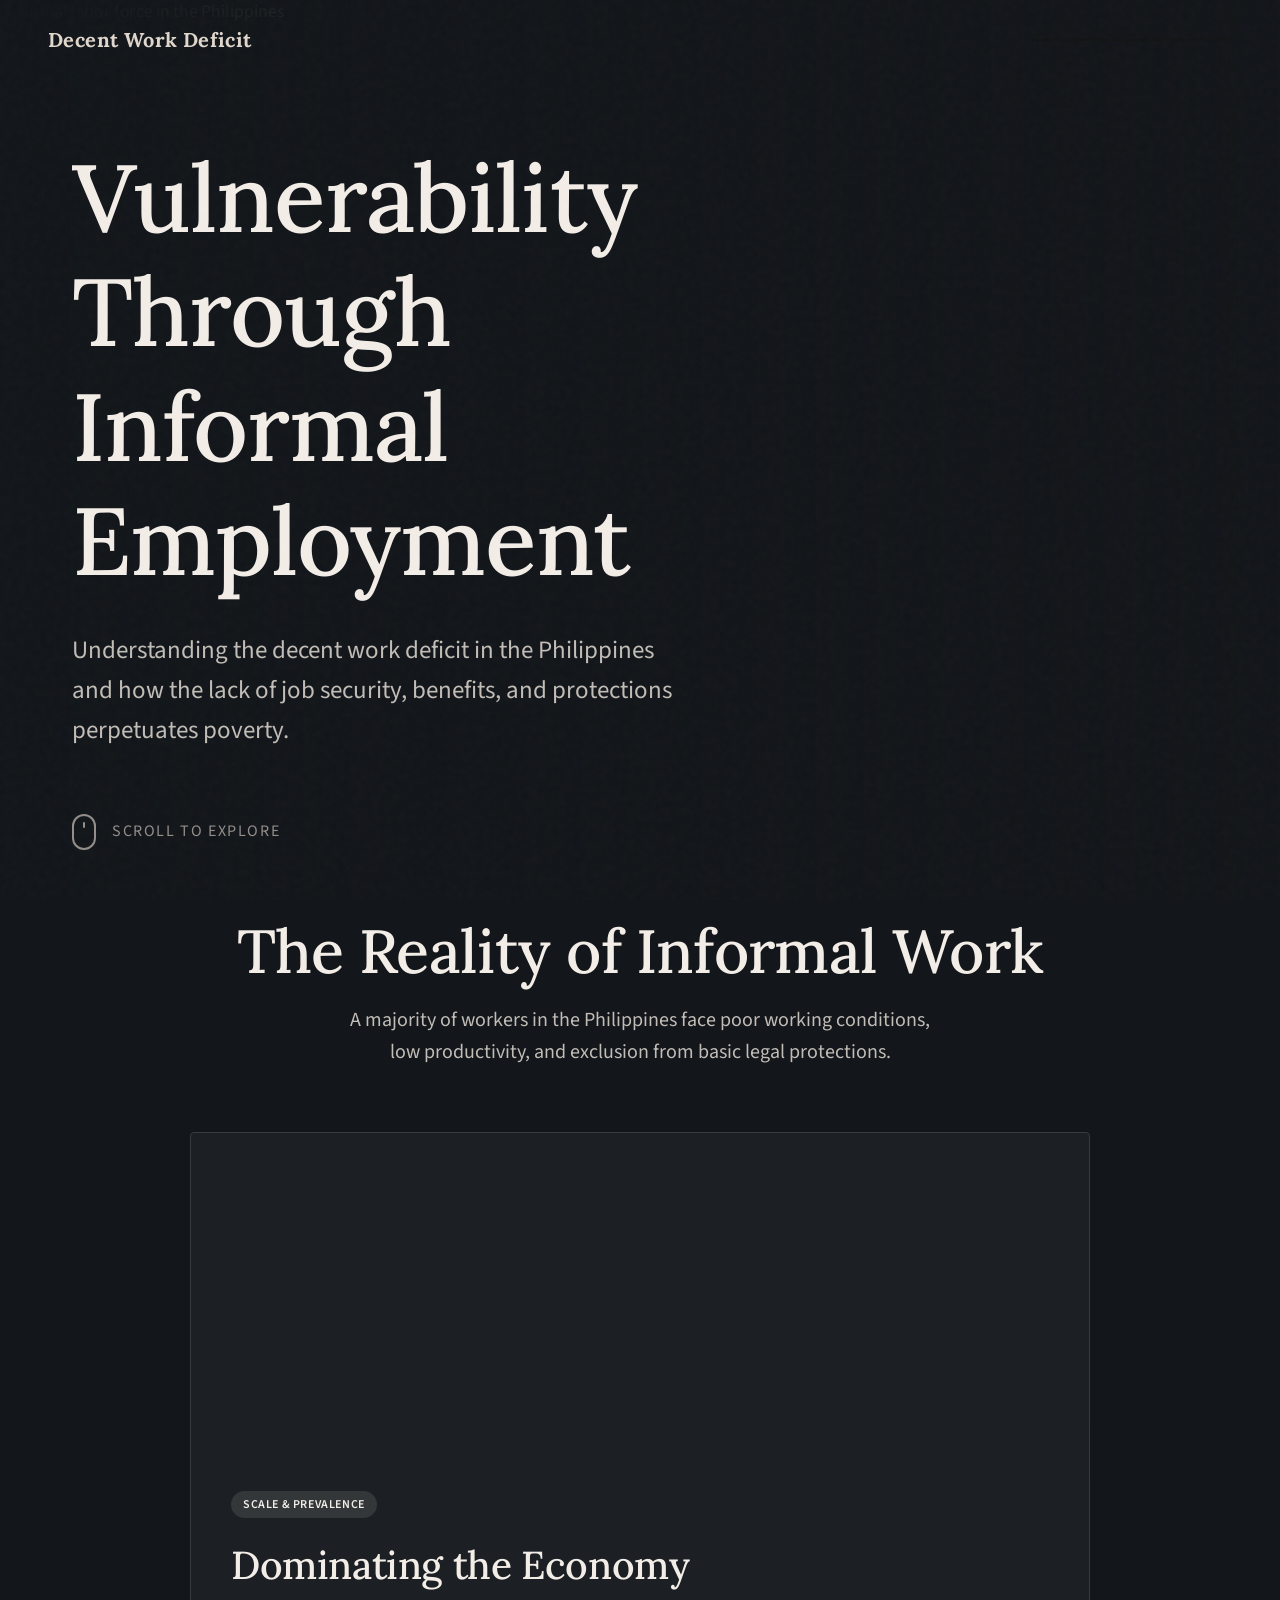
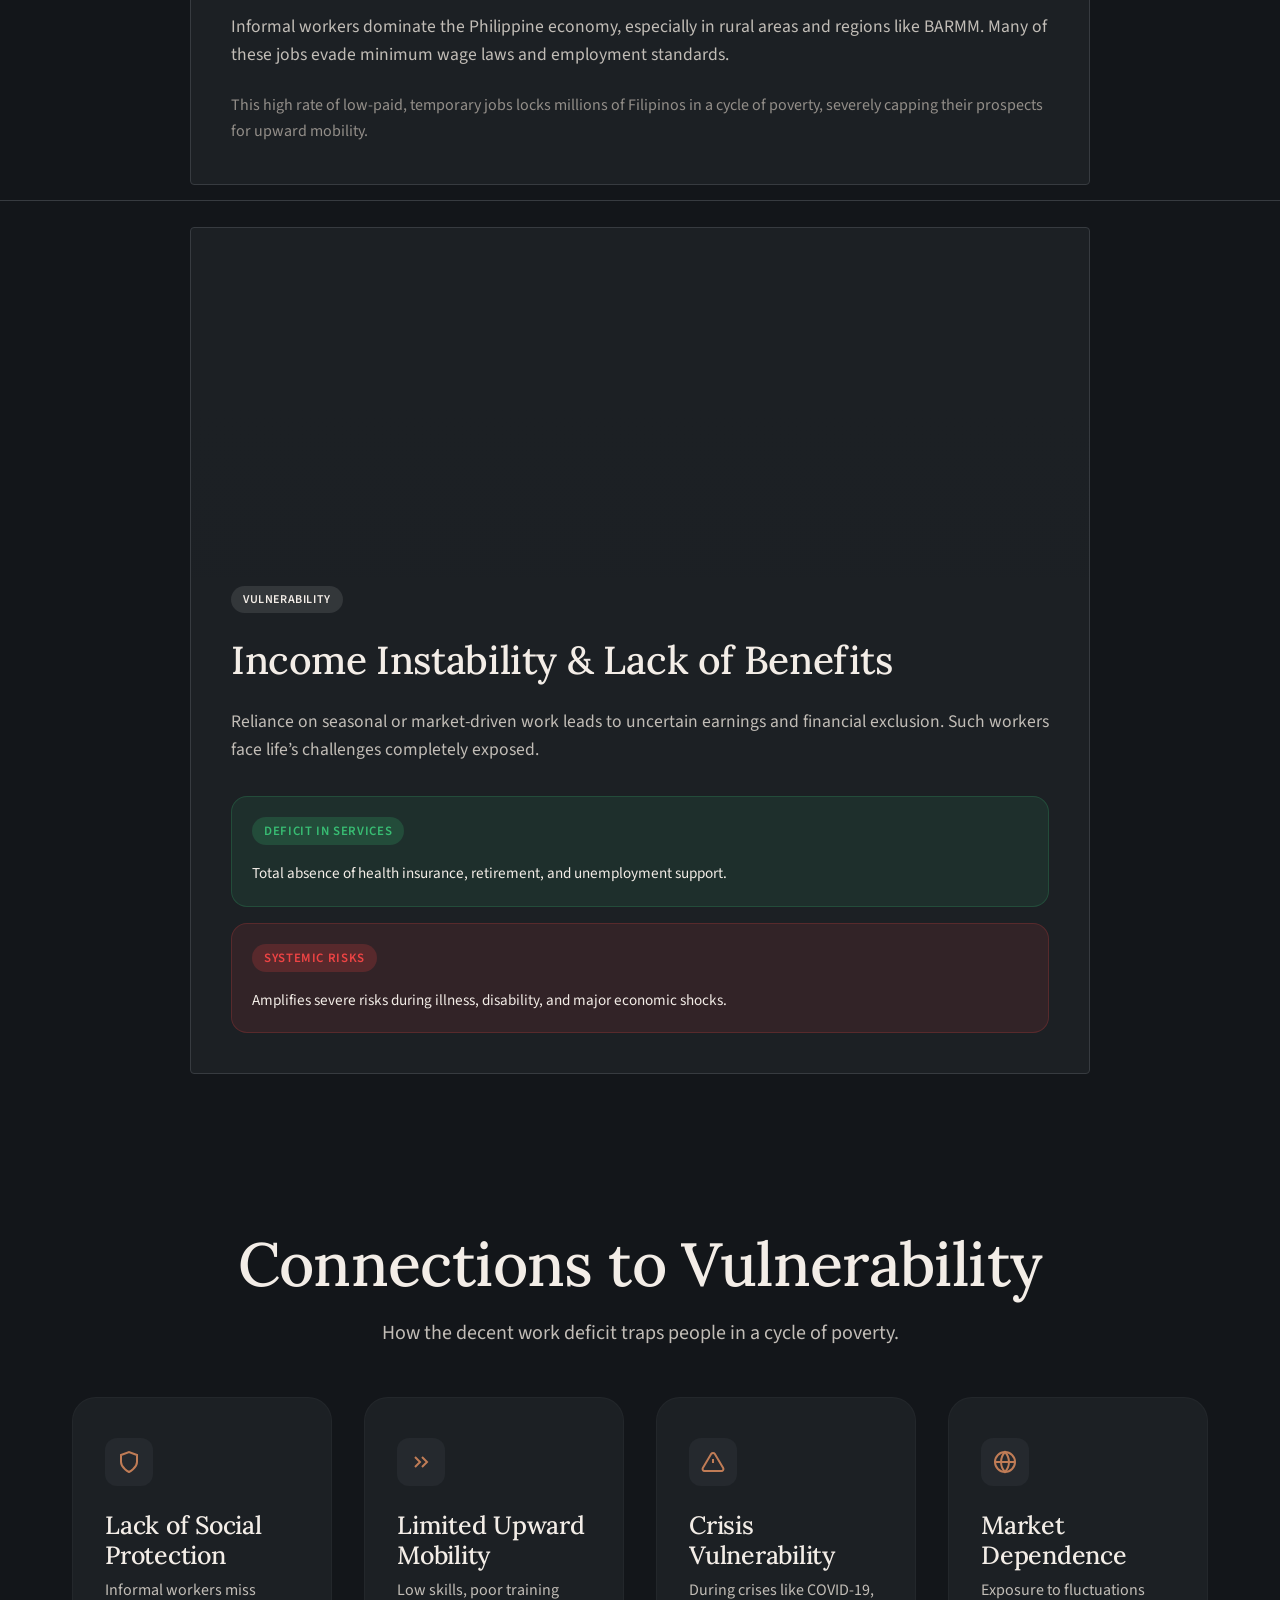
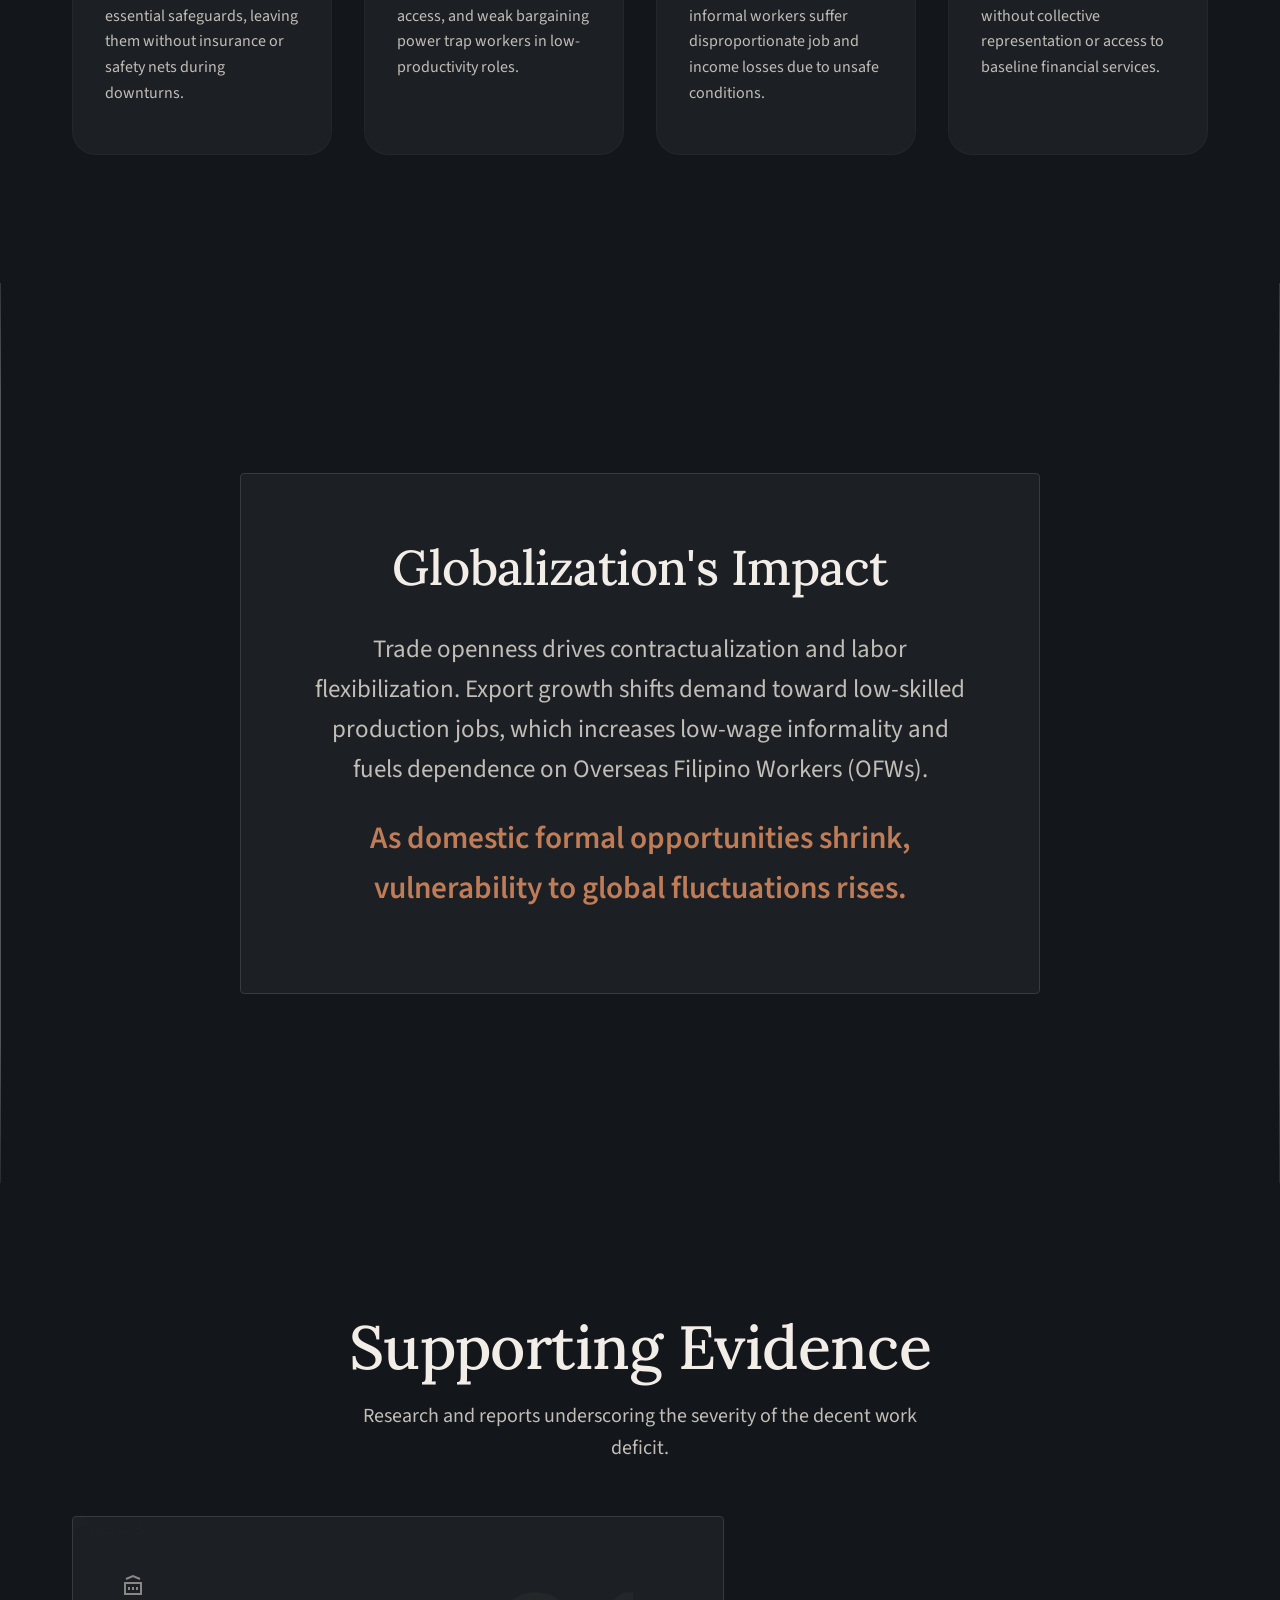
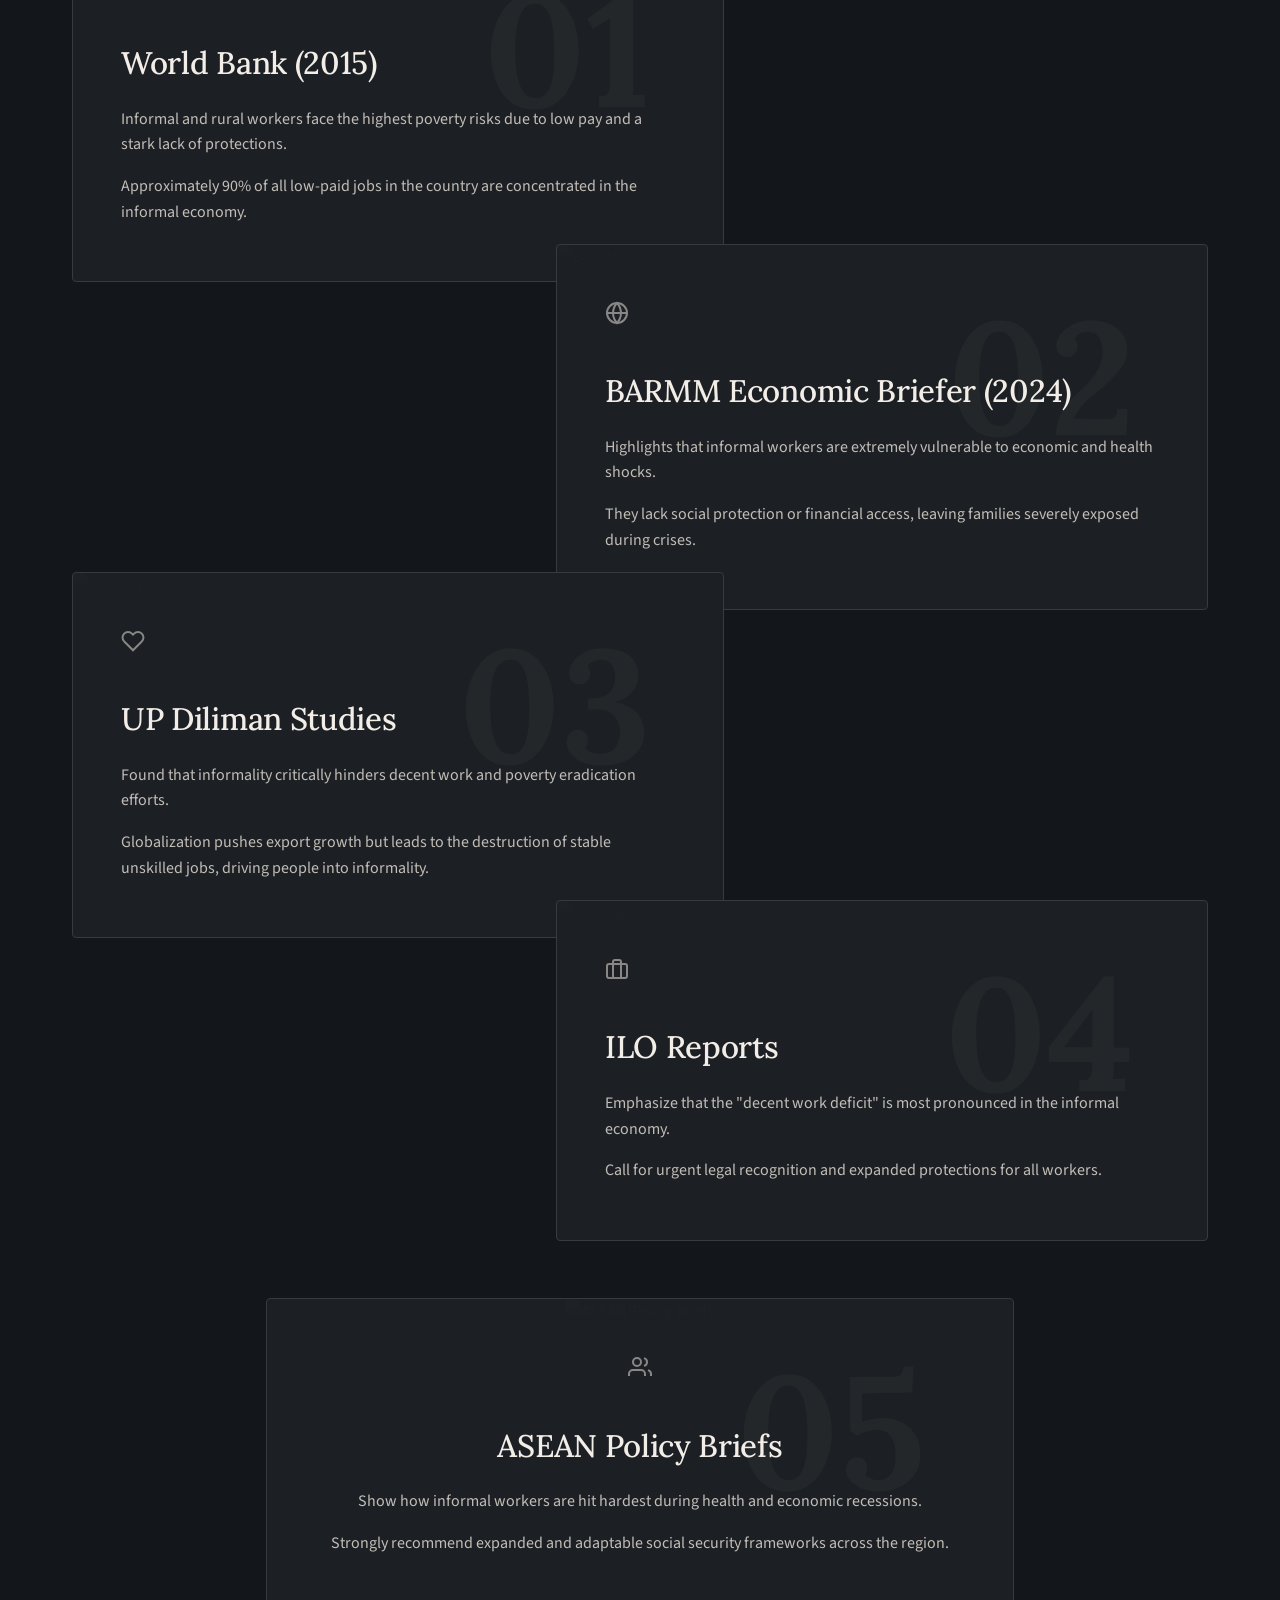
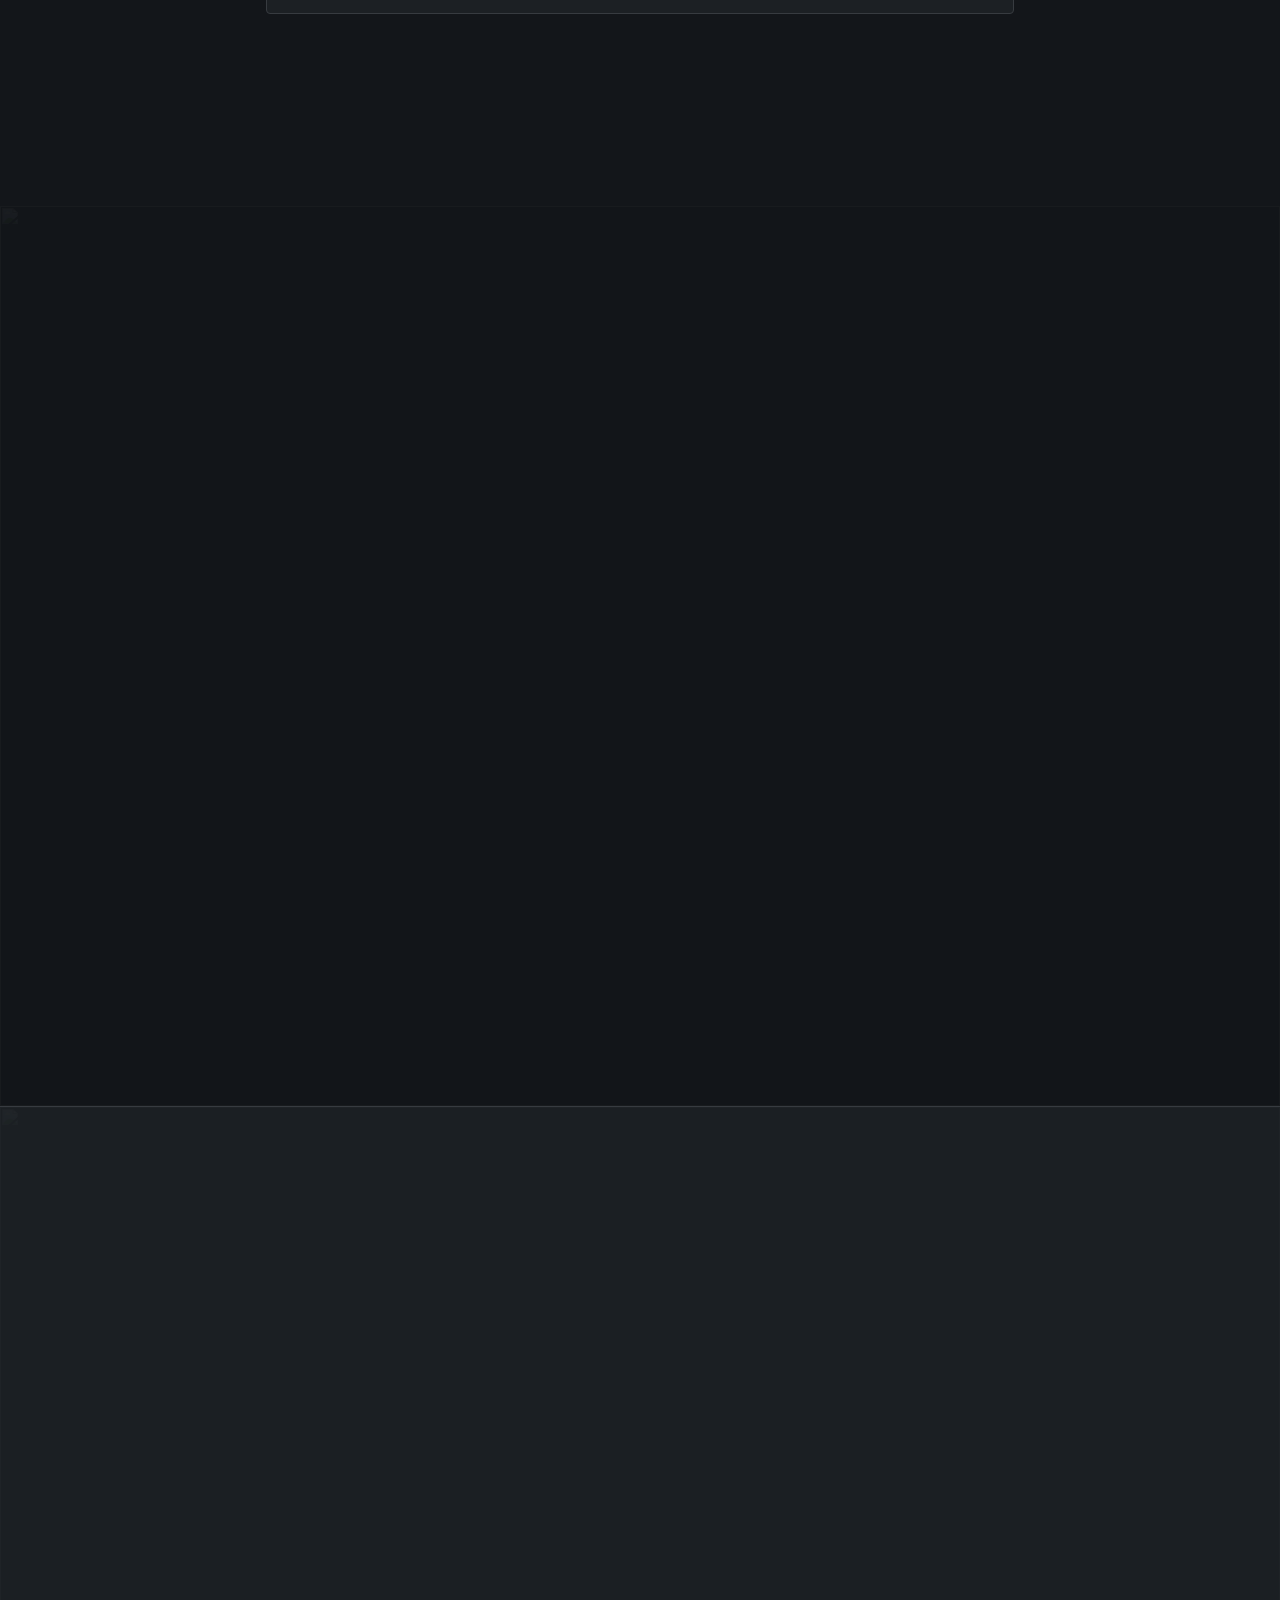
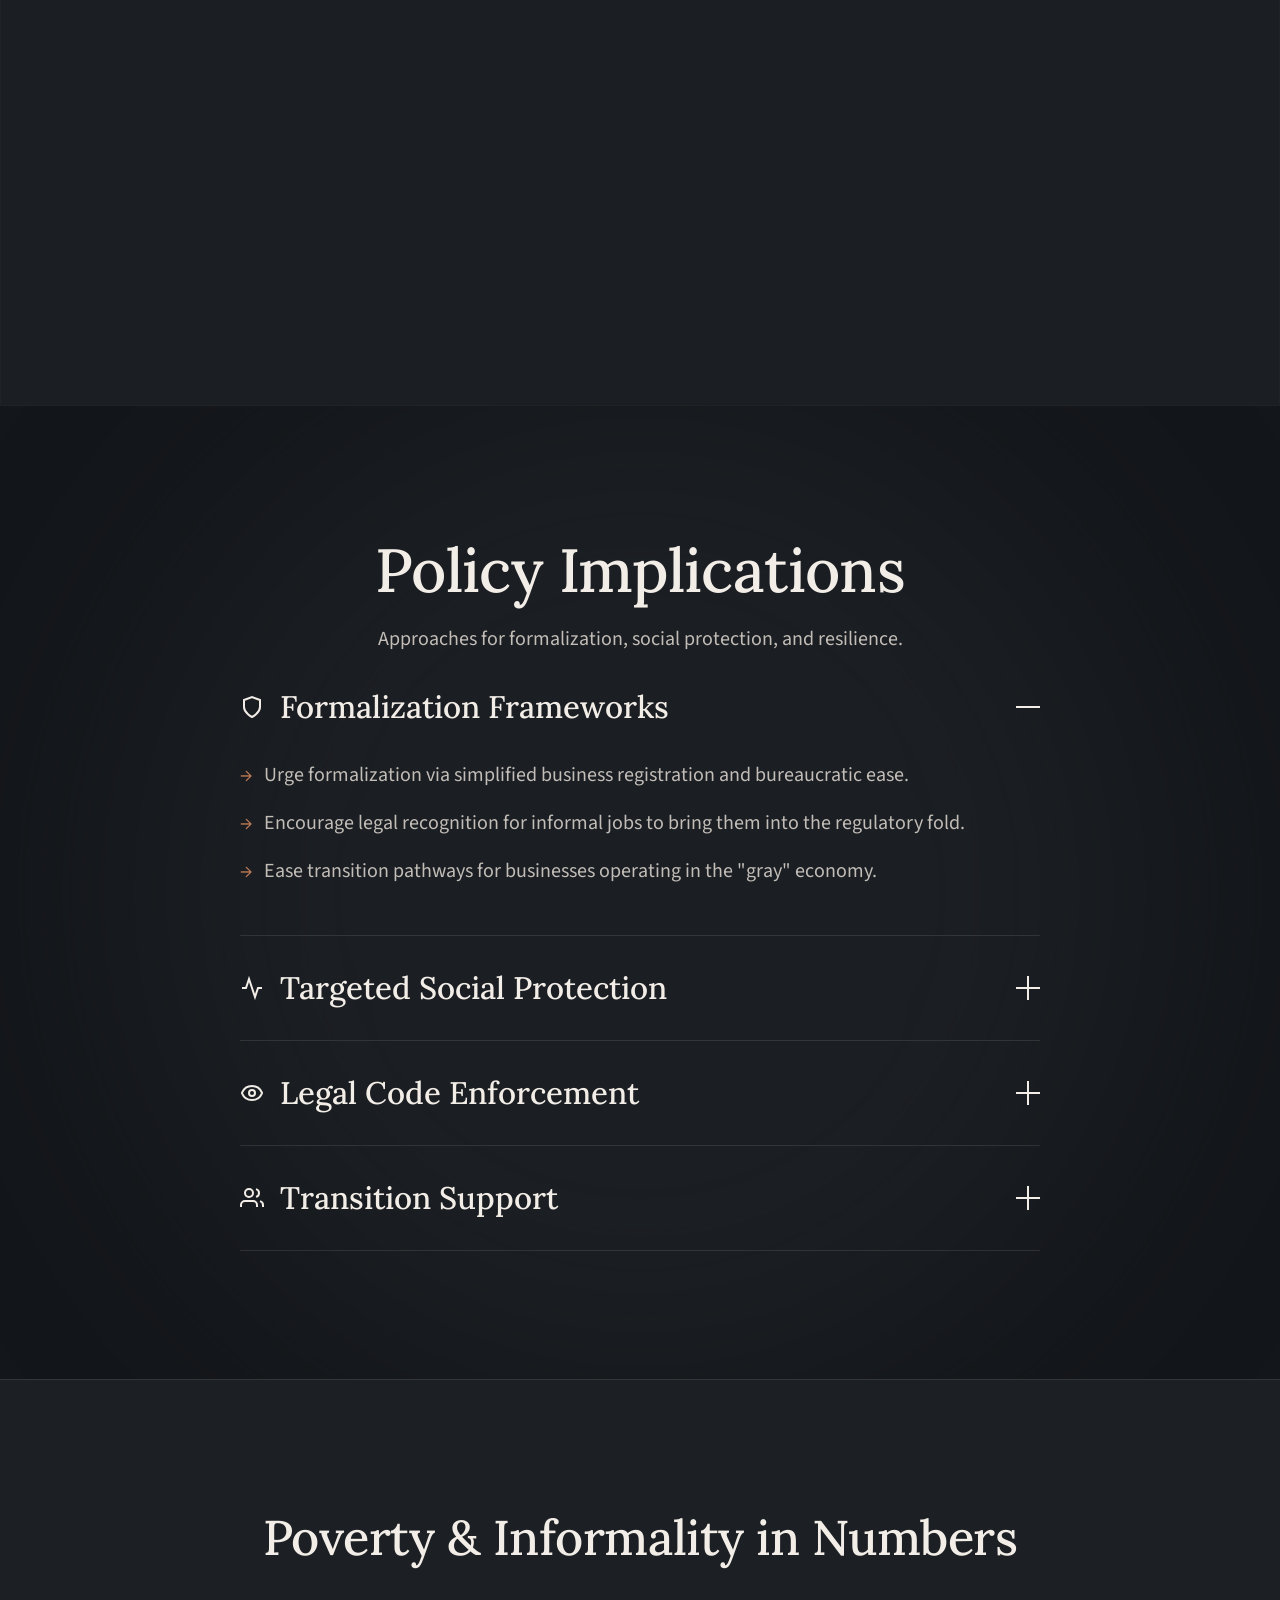
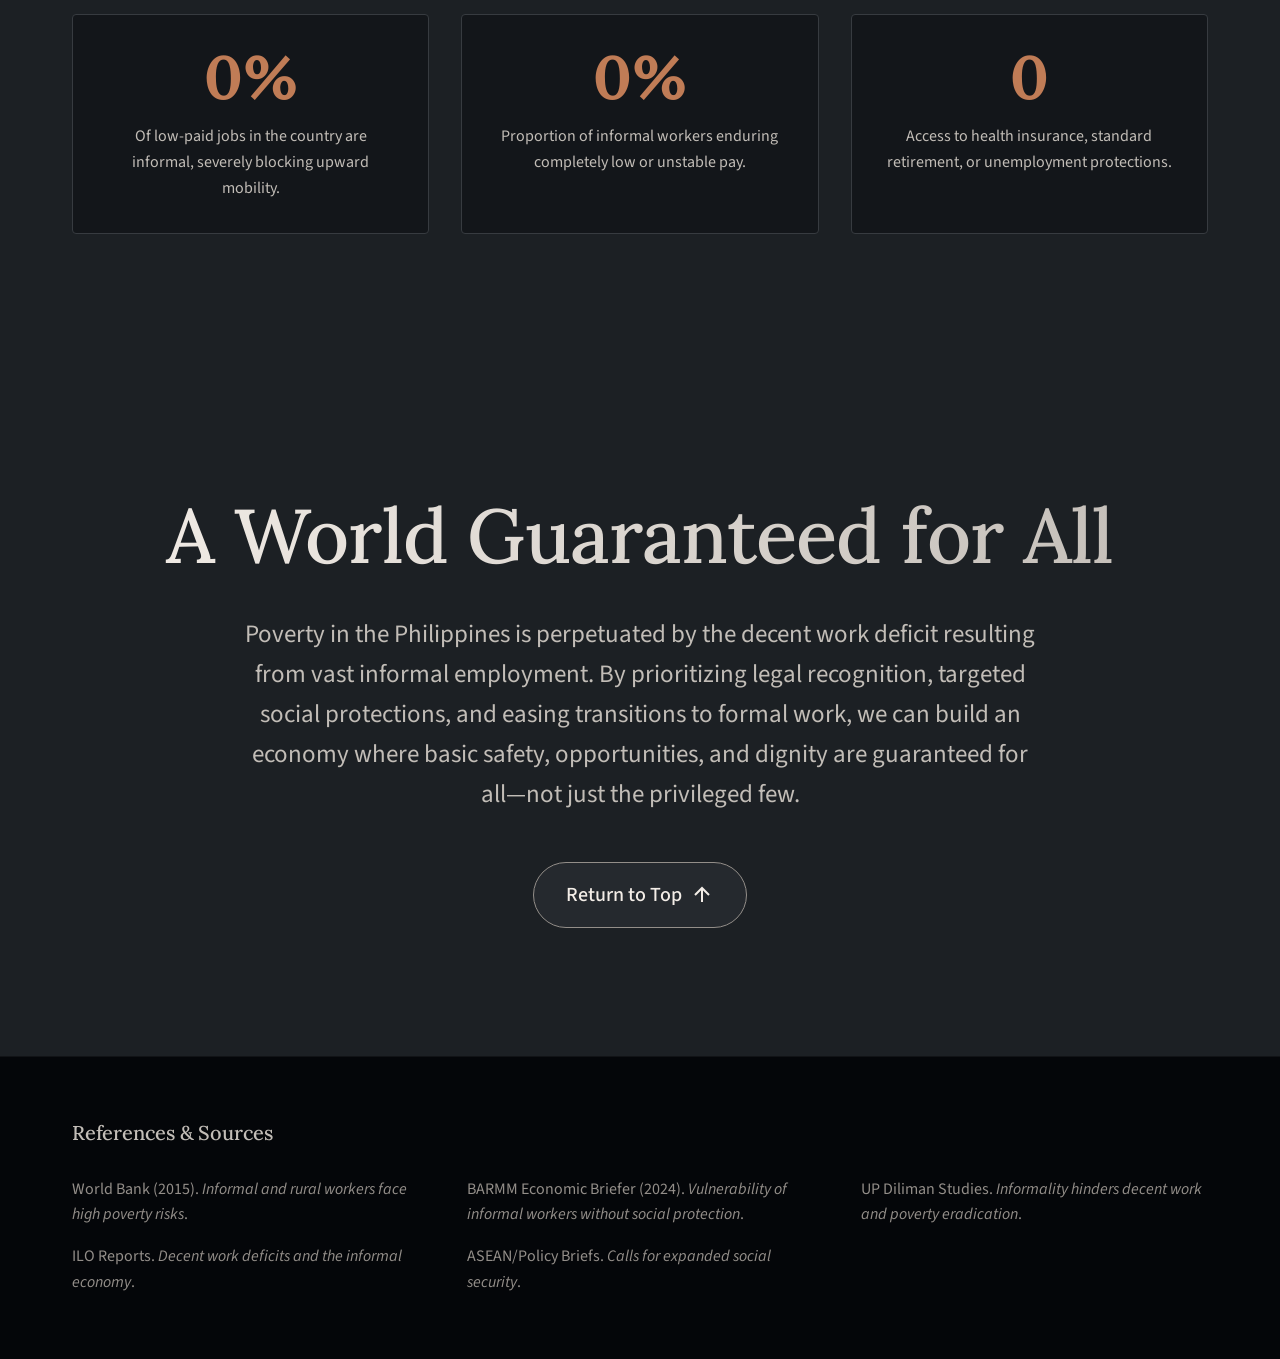
==== commit c2a7e18f: "change-topic" ====
--- a/index.html
+++ b/index.html
@@ -3,7 +3,7 @@
 <head>
     <meta charset="UTF-8">
     <meta name="viewport" content="width=device-width, initial-scale=1.0">
-    <title>Poverty in the Contemporary World: Beyond Globalization</title>
+    <title>Vulnerability through Informal Employment | Decent Work Deficit</title>
     
     <!-- Fonts -->
     <link rel="preconnect" href="https://fonts.googleapis.com">
@@ -25,7 +25,7 @@
 
     <nav class="navigation">
         <div class="nav-content">
-            <div class="logo">Beyond Globalization</div>
+            <div class="logo">Decent Work Deficit</div>
             <div class="progress-container">
                 <div class="progress-bar"></div>
             </div>
@@ -37,8 +37,8 @@
         <section class="hero-section" id="intro">
             <div class="container">
                 <div class="hero-content">
-                    <h1 class="split-text">Poverty in the<br>Contemporary World</h1>
-                    <p class="subtitle fade-up">Moving beyond the framework of globalization to understand the economic, political, and socio‑cultural forces shaping our interconnected reality.</p>
+                    <h1 class="split-text">Vulnerability Through<br>Informal Employment</h1>
+                    <p class="subtitle fade-up">Understanding the decent work deficit in the Philippines and how the lack of job security, benefits, and protections perpetuates poverty.</p>
                     <div class="scroll-indicator fade-up">
                         <span class="mouse">
                             <span class="mouse-wheel"></span>
@@ -48,31 +48,31 @@
                 </div>
             </div>
             <div class="bg-image-container parallax-bg">
-                <img src="https://images.unsplash.com/photo-1531206715517-5c0ba140b2b8?q=80&w=2070&auto=format&fit=crop" alt="Global interconnectedness abstract" class="hero-bg" crossorigin="anonymous">
+                <img src="https://images.unsplash.com/photo-1542296332-2e4473faf563?q=80&w=2070&auto=format&fit=crop" alt="Informal labor force in the Philippines" class="hero-bg" crossorigin="anonymous">
                 <div class="overlay-gradient"></div>
             </div>
         </section>
 
-        <!-- 2. The Contemporary World and Globalization -->
-        <section id="globalization">
+        <!-- 2. Key Characteristics of Informal Work -->
+        <section id="characteristics">
             
             <div class="contemporary-panel" style="min-height: 100vh; display: flex; align-items: center; justify-content: center; position: relative;">
                 <div class="container relative z-10 w-full" style="width: 100%;">
                     <div class="flex-header text-center" style="margin-bottom: 4rem;">
-                        <h2 class="section-title mx-auto contemp-title">The Contemporary World</h2>
-                        <p class="subtitle-small mx-auto mt-4 contemp-subtitle">Local problems shaped by far-away decisions. Rapid technological change, interconnected economies, and complex transnational issues.</p>
+                        <h2 class="section-title mx-auto contemp-title">The Reality of Informal Work</h2>
+                        <p class="subtitle-small mx-auto mt-4 contemp-subtitle">A majority of workers in the Philippines face poor working conditions, low productivity, and exclusion from basic legal protections.</p>
                     </div>
                     
                     <div class="content-card contemp-card mx-auto" style="max-width: 900px; padding: 0; overflow: hidden; display: flex; flex-direction: column; background: var(--bg-surface); border: 1px solid var(--border-color); border-radius: 4px;" id="contemp-1">
                         <div class="card-image-wrapper" style="height: 350px; position: relative; overflow: hidden;">
-                            <img src="https://images.unsplash.com/photo-1519389950473-47ba0277781c?auto=format&fit=crop&q=80&w=1200" alt="Tech and interconnected living" style="position: absolute; top: -10%; left: 0; width: 100%; height: 120%; object-fit: cover;" class="contemp-img">
+                            <img src="https://images.unsplash.com/photo-1541888062862-2391ce424855?auto=format&fit=crop&q=80&w=1200" alt="Rural informal workers" style="position: absolute; top: -10%; left: 0; width: 100%; height: 120%; object-fit: cover;" class="contemp-img">
                             <div style="position: absolute; bottom: 0; left: 0; right: 0; height: 50%; background: linear-gradient(to top, var(--bg-surface) 0%, transparent 100%);"></div>
                         </div>
                         <div class="card-body" style="padding: 2.5rem; flex: 1; display: flex; flex-direction: column; position: relative; z-index: 10; margin-top: -2rem;">
-                            <div class="badge" style="background: rgba(255,255,255,0.1); margin-bottom: 1.5rem; font-size: 0.75rem;">Global Condition</div>
-                            <h3 style="font-size: var(--step-3); margin-bottom: 1.5rem; font-family: 'Lora', serif;">What makes it contemporary?</h3>
-                            <p style="color: var(--text-secondary); font-size: 1.1rem; margin-bottom: 1.5rem;">It refers to the current global condition marked by rapid technological change, interconnected economies, and complex transnational issues such as poverty, climate change, and inequality.</p>
-                            <p style="color: var(--text-muted); font-size: 1rem;">It is a world where local problems are shaped by far‑away decisions in international organizations, financial markets, and digital platforms, and where no country can fully address poverty in isolation.</p>
+                            <div class="badge" style="background: rgba(255,255,255,0.1); margin-bottom: 1.5rem; font-size: 0.75rem;">Scale & Prevalence</div>
+                            <h3 style="font-size: var(--step-3); margin-bottom: 1.5rem; font-family: 'Lora', serif;">Dominating the Economy</h3>
+                            <p style="color: var(--text-secondary); font-size: 1.1rem; margin-bottom: 1.5rem;">Informal workers dominate the Philippine economy, especially in rural areas and regions like BARMM. Many of these jobs evade minimum wage laws and employment standards.</p>
+                            <p style="color: var(--text-muted); font-size: 1rem;">This high rate of low-paid, temporary jobs locks millions of Filipinos in a cycle of poverty, severely capping their prospects for upward mobility.</p>
                         </div>
                     </div>
                 </div>
@@ -82,22 +82,22 @@
                 <div class="container relative z-10 w-full" style="width: 100%;">
                     <div class="content-card contemp-card mx-auto" style="max-width: 900px; padding: 0; overflow: hidden; display: flex; flex-direction: column; background: var(--bg-surface); border: 1px solid var(--border-color); border-radius: 4px;" id="contemp-2">
                         <div class="card-image-wrapper" style="height: 350px; position: relative; overflow: hidden;">
-                            <img src="https://images.unsplash.com/photo-1494412574643-ff11b0a5c1c3?auto=format&fit=crop&q=80&w=1200" alt="Containers showing global trade" style="position: absolute; top: -10%; left: 0; width: 100%; height: 120%; object-fit: cover;" class="contemp-img">
+                            <img src="https://images.unsplash.com/photo-1596484552993-8ef1dc225f46?auto=format&fit=crop&q=80&w=1200" alt="Income instability and struggles" style="position: absolute; top: -10%; left: 0; width: 100%; height: 120%; object-fit: cover;" class="contemp-img">
                             <div style="position: absolute; bottom: 0; left: 0; right: 0; height: 50%; background: linear-gradient(to top, var(--bg-surface) 0%, transparent 100%);"></div>
                         </div>
                         <div class="card-body" style="padding: 2.5rem; flex: 1; display: flex; flex-direction: column; position: relative; z-index: 10; margin-top: -2rem;">
-                            <div class="badge" style="background: rgba(255,255,255,0.1); margin-bottom: 1.5rem; font-size: 0.75rem;">Systemic Shift</div>
-                            <h3 style="font-size: var(--step-3); margin-bottom: 1.5rem; font-family: 'Lora', serif;">Defining Globalization</h3>
-                            <p style="color: var(--text-secondary); font-size: 1.1rem; margin-bottom: 2rem;">The process of growing interdependence between individuals, communities, companies, and states across national borders, involving the intensified flows of goods, services, capital, and people.</p>
+                            <div class="badge" style="background: rgba(255,255,255,0.1); margin-bottom: 1.5rem; font-size: 0.75rem;">Vulnerability</div>
+                            <h3 style="font-size: var(--step-3); margin-bottom: 1.5rem; font-family: 'Lora', serif;">Income Instability & Lack of Benefits</h3>
+                            <p style="color: var(--text-secondary); font-size: 1.1rem; margin-bottom: 2rem;">Reliance on seasonal or market-driven work leads to uncertain earnings and financial exclusion. Such workers face life’s challenges completely exposed.</p>
                             
                             <div style="display: grid; grid-template-columns: 1fr; gap: 1rem; margin-top: auto;">
                                 <div class="impact-box" style="background: rgba(56, 189, 115, 0.1); border: 1px solid rgba(56, 189, 115, 0.2); padding: 1.25rem;">
-                                    <span class="badge" style="background: rgba(56, 189, 115, 0.2); color: #38BD73; margin-bottom: 0.5rem;">Opportunities</span>
-                                    <span style="font-size: 0.95rem; color: var(--text-primary);">New jobs, connected markets, cheaper goods, and access to universal knowledge.</span>
+                                    <span class="badge" style="background: rgba(56, 189, 115, 0.2); color: #38BD73; margin-bottom: 0.5rem;">Deficit in Services</span>
+                                    <span style="font-size: 0.95rem; color: var(--text-primary);">Total absence of health insurance, retirement, and unemployment support.</span>
                                 </div>
                                 <div class="impact-box" style="background: rgba(239, 68, 68, 0.1); border: 1px solid rgba(239, 68, 68, 0.2); padding: 1.25rem;">
-                                    <span class="badge" style="background: rgba(239, 68, 68, 0.2); color: #EF4444; margin-bottom: 0.5rem;">Risks</span>
-                                    <span style="font-size: 0.95rem; color: var(--text-primary);">Deepens wealth inequality, creates structural dependencies, and increases vulnerability for marginalized groups.</span>
+                                    <span class="badge" style="background: rgba(239, 68, 68, 0.2); color: #EF4444; margin-bottom: 0.5rem;">Systemic Risks</span>
+                                    <span style="font-size: 0.95rem; color: var(--text-primary);">Amplifies severe risks during illness, disability, and major economic shocks.</span>
                                 </div>
                             </div>
                         </div>
@@ -107,11 +107,11 @@
 
         </section>
 
-        <!-- 3. Poverty Beyond the Globalization Framework -->
+        <!-- 3. Connections to Vulnerability -->
         <section class="section" id="beyond">
             <div class="container relative">
-                <h2 class="section-title text-center">Beyond Globalization</h2>
-                <p class="text-center subtitle-small mx-auto">Poverty is not just a lack of money; it's a multidimensional lack of access.</p>
+                <h2 class="section-title text-center">Connections to Vulnerability</h2>
+                <p class="text-center subtitle-small mx-auto">How the decent work deficit traps people in a cycle of poverty.</p>
                 
                 <div class="multidimensional-grid mt-12">
                     <div class="dimension-card relative overflow-hidden" style="padding-bottom: 3rem;">
@@ -119,163 +119,163 @@
                             <img src="https://images.unsplash.com/photo-1542884748-2b87b36c6b90?q=80&w=400&auto=format&fit=crop" style="width:150px; border-radius:50%;">
                         </div>
                         <div class="icon-wrapper relative z-10">
-                            <svg width="24" height="24" viewBox="0 0 24 24" fill="none" stroke="currentColor" stroke-width="2"><path d="M12 2v20M17 5H9.5a3.5 3.5 0 0 0 0 7h5a3.5 3.5 0 0 1 0 7H6"/></svg>
-                        </div>
-                        <h4 class="relative z-10">Income</h4>
-                        <p class="relative z-10">Often measured as living on less than 2.15 USD per day, but this is only part of the story.</p>
+                            <svg width="24" height="24" viewBox="0 0 24 24" fill="none" stroke="currentColor" stroke-width="2"><path d="M12 22s8-4 8-10V5l-8-3-8 3v7c0 6 8 10 8 10z"/></svg>
+                        </div>
+                        <h4 class="relative z-10">Lack of Social Protection</h4>
+                        <p class="relative z-10">Informal workers miss essential safeguards, leaving them without insurance or safety nets during downturns.</p>
                     </div>
                     <div class="dimension-card relative overflow-hidden" style="padding-bottom: 3rem;">
                         <div style="position: absolute; bottom:-20%; right:-10%; opacity:0.15; pointer-events:none;">
                             <img src="https://images.unsplash.com/photo-1518609878373-06d740f60d8b?q=80&w=400&auto=format&fit=crop" style="width:150px; border-radius:50%;">
                         </div>
                         <div class="icon-wrapper relative z-10">
-                            <svg width="24" height="24" viewBox="0 0 24 24" fill="none" stroke="currentColor" stroke-width="2"><rect x="2" y="7" width="20" height="14" rx="2" ry="2"/><path d="M16 21V5a2 2 0 0 0-2-2h-4a2 2 0 0 0-2 2v16"/></svg>
-                        </div>
-                        <h4 class="relative z-10">Decent Work</h4>
-                        <p class="relative z-10">Lack of secure, formal employment with fair wages and worker rights.</p>
+                            <svg width="24" height="24" viewBox="0 0 24 24" fill="none" stroke="currentColor" stroke-width="2"><path d="M13 17l5-5-5-5M6 17l5-5-5-5"/></svg>
+                        </div>
+                        <h4 class="relative z-10">Limited Upward Mobility</h4>
+                        <p class="relative z-10">Low skills, poor training access, and weak bargaining power trap workers in low-productivity roles.</p>
                     </div>
                     <div class="dimension-card relative overflow-hidden" style="padding-bottom: 3rem;">
                         <div style="position: absolute; bottom:-20%; right:-10%; opacity:0.15; pointer-events:none;">
                             <img src="https://images.unsplash.com/photo-1574096079513-d8259312b785?q=80&w=400&auto=format&fit=crop" style="width:150px; border-radius:50%;">
                         </div>
                         <div class="icon-wrapper relative z-10">
-                            <svg width="24" height="24" viewBox="0 0 24 24" fill="none" stroke="currentColor" stroke-width="2"><path d="M17 21v-2a4 4 0 0 0-4-4H5a4 4 0 0 0-4 4v2"/><circle cx="9" cy="7" r="4"/><path d="M23 21v-2a4 4 0 0 0-3-3.87M16 3.13a4 4 0 0 1 0 7.75"/></svg>
-                        </div>
-                        <h4 class="relative z-10">Political Power</h4>
-                        <p class="relative z-10">Marginalized groups face exclusion from local and global decision-making.</p>
+                            <svg width="24" height="24" viewBox="0 0 24 24" fill="none" stroke="currentColor" stroke-width="2"><path d="M10.29 3.86L1.82 18a2 2 0 0 0 1.71 3h16.94a2 2 0 0 0 1.71-3L13.71 3.86a2 2 0 0 0-3.42 0z"/><line x1="12" y1="9" x2="12" y2="13"/><line x1="12" y1="17" x2="12.01" y2="17"/></svg>
+                        </div>
+                        <h4 class="relative z-10">Crisis Vulnerability</h4>
+                        <p class="relative z-10">During crises like COVID-19, informal workers suffer disproportionate job and income losses due to unsafe conditions.</p>
                     </div>
                     <div class="dimension-card relative overflow-hidden" style="padding-bottom: 3rem;">
                         <div style="position: absolute; bottom:-20%; right:-10%; opacity:0.15; pointer-events:none;">
                             <img src="https://images.unsplash.com/photo-1588612502660-f38b29bb3c19?q=80&w=400&auto=format&fit=crop" style="width:150px; border-radius:50%;">
                         </div>
                         <div class="icon-wrapper relative z-10">
-                            <svg width="24" height="24" viewBox="0 0 24 24" fill="none" stroke="currentColor" stroke-width="2"><path d="M2 12h4l3-9 5 18 3-9h5"/></svg>
-                        </div>
-                        <h4 class="relative z-10">Social Protection</h4>
-                        <p class="relative z-10">Absence of healthcare, digital services, and safety nets during crises.</p>
+                            <svg width="24" height="24" viewBox="0 0 24 24" fill="none" stroke="currentColor" stroke-width="2"><circle cx="12" cy="12" r="10"/><path d="M2 12h20M12 2a15.3 15.3 0 0 1 4 10 15.3 15.3 0 0 1-4 10 15.3 15.3 0 0 1-4-10 15.3 15.3 0 0 1 4-10z"/></svg>
+                        </div>
+                        <h4 class="relative z-10">Market Dependence</h4>
+                        <p class="relative z-10">Exposure to fluctuations without collective representation or access to baseline financial services.</p>
                     </div>
                 </div>
             </div>
         </section> <!-- End Beyond Globalization Dimensions -->
 
-        <!-- Interdependence Fullwidth Breakout Section -->
-        <section class="section p-0" id="interdependence" style="position: relative; overflow: hidden; height: 100vh; display: flex; align-items: center; justify-content: center;">
+        <!-- Globalization's Impact Fullwidth Breakout Section -->
+        <section class="section p-0" id="globalization-impact" style="position: relative; overflow: hidden; height: 100vh; display: flex; align-items: center; justify-content: center;">
             <div class="interdependence-bg" style="position: absolute; top:0; left:0; width:100%; height:120%; z-index:0; transform: translateY(-10%);">
-                <img src="https://images.unsplash.com/photo-1451187580459-43490279c0fa?q=80&w=2072&auto=format&fit=crop" style="width: 100%; height: 100%; object-fit: cover; opacity: 0.35; filter: grayscale(100%) contrast(1.2);">
+                <img src="https://images.unsplash.com/photo-1581290680602-990a42f56784?q=80&w=2072&auto=format&fit=crop" style="width: 100%; height: 100%; object-fit: cover; opacity: 0.35; filter: grayscale(100%) contrast(1.2);">
                 <div style="position: absolute; top:0; left:0; width:100%; height:100%; background: linear-gradient(to bottom, var(--bg-base) 0%, transparent 20%, transparent 80%, var(--bg-base) 100%);"></div>
             </div>
             
             <div class="container relative z-10">
                 <div class="panel-content mx-auto text-center" style="max-width: 800px; padding: 4rem; background: var(--bg-surface); border-radius: 4px; border: 1px solid var(--border-color);">
-                    <h3 class="split-text-panel" style="font-size: var(--step-4); margin-bottom: 2rem; font-family: 'Lora', serif;">The Web of Interdependence</h3>
+                    <h3 class="split-text-panel" style="font-size: var(--step-4); margin-bottom: 2rem; font-family: 'Lora', serif;">Globalization's Impact</h3>
                     <p class="fade-up-panel" style="font-size: var(--step-1); color: var(--text-secondary); margin-bottom: 1.5rem; line-height: 1.6;">
-                        A financial crisis in a major economy can reduce demand for exports and cut remittances elsewhere. Restrictions on trade can hurt poor farmers who depend on global networks.
+                        Trade openness drives contractualization and labor flexibilization. Export growth shifts demand toward low-skilled production jobs, which increases low-wage informality and fuels dependence on Overseas Filipino Workers (OFWs).
                     </p>
                     <p class="fade-up-panel" style="font-size: var(--step-2); color: var(--accent-hope); font-weight: 600;">
-                        Poverty cannot be reduced if countries act alone.
+                        As domestic formal opportunities shrink, vulnerability to global fluctuations rises.
                     </p>
                 </div>
             </div>
         </section>
 
-        <!-- 4. Key Actors in Global Poverty -->
-        <section class="section actors-section" id="actors">
+        <!-- 4. Key Evidence -->
+        <section class="section actors-section" id="evidence">
             <div class="container mx-auto margin-bottom-large text-center">
-                <h2 class="section-title">Key Actors</h2>
-                <p class="subtitle-small mx-auto">Major forces involved in causing, sustaining, or addressing poverty.</p>
+                <h2 class="section-title">Supporting Evidence</h2>
+                <p class="subtitle-small mx-auto">Research and reports underscoring the severity of the decent work deficit.</p>
             </div>
             
             <div class="container">
                 <div class="actors-vertical-grid">
                     <div class="actor-card bg-1 overflow-hidden relative">
                         <div class="actor-image-bg" style="position: absolute; top:0; left:0; width:100%; height:100%; opacity:0.1; z-index:0; pointer-events:none;">
-                            <img src="https://images.unsplash.com/photo-1574096079513-d8259312b785?q=80&w=2070&auto=format&fit=crop" style="width:100%; height:100%; object-fit:cover;" alt="States & Governments">
+                            <img src="https://images.unsplash.com/photo-1574096079513-d8259312b785?q=80&w=2070&auto=format&fit=crop" style="width:100%; height:100%; object-fit:cover;" alt="World Bank">
                         </div>
                         <div class="actor-content relative z-10">
                             <div class="actor-header">
                                 <div class="actor-num">01</div>
                                 <svg width="24" height="24" viewBox="0 0 24 24" fill="none" stroke="currentColor" stroke-width="2" class="actor-icon"><path d="M3 21h18M3 10h18M5 6l7-3 7 3M4 10v11m16-11v11M8 14v3m4-3v3m4-3v3"/></svg>
                             </div>
-                            <h3>States & Governments</h3>
+                            <h3>World Bank (2015)</h3>
                             <div class="actor-body">
-                                <p>National governments design tax, welfare, education, and labor policies that directly affect poverty levels.</p>
-                                <p class="mt-4">Some prioritize social protection; others under‑invest, leaving families vulnerable.</p>
+                                <p>Informal and rural workers face the highest poverty risks due to low pay and a stark lack of protections.</p>
+                                <p class="mt-4">Approximately 90% of all low-paid jobs in the country are concentrated in the informal economy.</p>
                             </div>
                         </div>
                     </div>
                     <div class="actor-card bg-2 overflow-hidden relative">
                         <div class="actor-image-bg" style="position: absolute; top:0; left:0; width:100%; height:100%; opacity:0.1; z-index:0; pointer-events:none;">
-                            <img src="https://images.unsplash.com/photo-1526304640581-d334cdbbf45e?q=80&w=2070&auto=format&fit=crop" style="width:100%; height:100%; object-fit:cover;" alt="International Orgs">
+                            <img src="https://images.unsplash.com/photo-1526304640581-d334cdbbf45e?q=80&w=2070&auto=format&fit=cover" style="width:100%; height:100%; object-fit:cover;" alt="BARMM">
                         </div>
                         <div class="actor-content relative z-10">
                             <div class="actor-header">
                                 <div class="actor-num">02</div>
                                 <svg width="24" height="24" viewBox="0 0 24 24" fill="none" stroke="currentColor" stroke-width="2" class="actor-icon"><circle cx="12" cy="12" r="10"/><path d="M2 12h20M12 2a15.3 15.3 0 0 1 4 10 15.3 15.3 0 0 1-4 10 15.3 15.3 0 0 1-4-10 15.3 15.3 0 0 1 4-10z"/></svg>
                             </div>
-                            <h3>International Orgs</h3>
+                            <h3>BARMM Economic Briefer (2024)</h3>
                             <div class="actor-body">
-                                <p>World Bank, IMF, UN, and regional development banks promote global governance agendas.</p>
-                                <p class="mt-4">Their loan conditions and policy advice strongly influence poverty‑reduction strategies.</p>
+                                <p>Highlights that informal workers are extremely vulnerable to economic and health shocks.</p>
+                                <p class="mt-4">They lack social protection or financial access, leaving families severely exposed during crises.</p>
                             </div>
                         </div>
                     </div>
                     <div class="actor-card bg-3 overflow-hidden relative">
                         <div class="actor-image-bg" style="position: absolute; top:0; left:0; width:100%; height:100%; opacity:0.1; z-index:0; pointer-events:none;">
-                            <img src="https://images.unsplash.com/photo-1469571486292-0ba58a3f068b?q=80&w=2070&auto=format&fit=crop" style="width:100%; height:100%; object-fit:cover;" alt="NGOs">
+                            <img src="https://images.unsplash.com/photo-1469571486292-0ba58a3f068b?q=80&w=2070&auto=format&fit=crop" style="width:100%; height:100%; object-fit:cover;" alt="UP Diliman">
                         </div>
                         <div class="actor-content relative z-10">
                             <div class="actor-header">
                                 <div class="actor-num">03</div>
                                 <svg width="24" height="24" viewBox="0 0 24 24" fill="none" stroke="currentColor" stroke-width="2" class="actor-icon"><path d="M20.84 4.61a5.5 5.5 0 0 0-7.78 0L12 5.67l-1.06-1.06a5.5 5.5 0 0 0-7.78 7.78l1.06 1.06L12 21.23l7.78-7.78 1.06-1.06a5.5 5.5 0 0 0 0-7.78z"/></svg>
                             </div>
-                            <h3>NGOs & Civil Society</h3>
+                            <h3>UP Diliman Studies</h3>
                             <div class="actor-body">
-                                <p>Organizations like Oxfam & Concern provide aid, education, livelihoods programs, and systemic advocacy.</p>
-                                <p class="mt-4">They amplify the voices of the poor, pushing for fairer rules.</p>
+                                <p>Found that informality critically hinders decent work and poverty eradication efforts.</p>
+                                <p class="mt-4">Globalization pushes export growth but leads to the destruction of stable unskilled jobs, driving people into informality.</p>
                             </div>
                         </div>
                     </div>
                     <div class="actor-card bg-4 overflow-hidden relative">
                         <div class="actor-image-bg" style="position: absolute; top:0; left:0; width:100%; height:100%; opacity:0.1; z-index:0; pointer-events:none;">
-                            <img src="https://images.unsplash.com/photo-1507679799987-c73779587ccf?q=80&w=2072&auto=format&fit=crop" style="width:100%; height:100%; object-fit:cover;" alt="Private Sector">
+                            <img src="https://images.unsplash.com/photo-1507679799987-c73779587ccf?q=80&w=2072&auto=format&fit=crop" style="width:100%; height:100%; object-fit:cover;" alt="ILO Reports">
                         </div>
                         <div class="actor-content relative z-10">
                             <div class="actor-header">
                                 <div class="actor-num">04</div>
                                 <svg width="24" height="24" viewBox="0 0 24 24" fill="none" stroke="currentColor" stroke-width="2" class="actor-icon"><rect x="2" y="7" width="20" height="14" rx="2" ry="2"/><path d="M16 21V5a2 2 0 0 0-2-2h-4a2 2 0 0 0-2 2v16"/></svg>
                             </div>
-                            <h3>Private Sector</h3>
+                            <h3>ILO Reports</h3>
                             <div class="actor-body">
-                                <p>Multinational corporations shape poverty through job creation, wages, and environmental practices.</p>
-                                <p class="mt-4">Impacts can range from stable employment to precarious work and land displacement.</p>
+                                <p>Emphasize that the "decent work deficit" is most pronounced in the informal economy.</p>
+                                <p class="mt-4">Call for urgent legal recognition and expanded protections for all workers.</p>
                             </div>
                         </div>
                     </div>
                     <div class="actor-card bg-5 overflow-hidden relative">
                         <div class="actor-image-bg" style="position: absolute; top:0; left:0; width:100%; height:100%; opacity:0.1; z-index:0; pointer-events:none;">
-                            <img src="https://images.unsplash.com/photo-1542884748-2b87b36c6b90?q=80&w=2070&auto=format&fit=crop" style="width:100%; height:100%; object-fit:cover;" alt="Individuals & Communities">
+                            <img src="https://images.unsplash.com/photo-1542884748-2b87b36c6b90?q=80&w=2070&auto=format&fit=crop" style="width:100%; height:100%; object-fit:cover;" alt="ASEAN/Policy Briefs">
                         </div>
                         <div class="actor-content relative z-10">
                             <div class="actor-header">
                                 <div class="actor-num">05</div>
                                 <svg width="24" height="24" viewBox="0 0 24 24" fill="none" stroke="currentColor" stroke-width="2" class="actor-icon"><path d="M17 21v-2a4 4 0 0 0-4-4H5a4 4 0 0 0-4 4v2"/><circle cx="9" cy="7" r="4"/><path d="M23 21v-2a4 4 0 0 0-3-3.87M16 3.13a4 4 0 0 1 0 7.75"/></svg>
                             </div>
-                            <h3>Individuals & Communities</h3>
+                            <h3>ASEAN Policy Briefs</h3>
                             <div class="actor-body">
-                                <p>Ordinary people support or challenge systems through consumption choices and solidarity.</p>
-                                <p class="mt-4">Community cooperatives and mutual-aid networks provide critical local support.</p>
-                            </div>
-                        </div>
-                    </div>
-                </div>
-            </div>
-        </section>
-
-        <!-- 5. Causes and Effects (Converted to layered sticky scrolling) -->
+                                <p>Show how informal workers are hit hardest during health and economic recessions.</p>
+                                <p class="mt-4">Strongly recommend expanded and adaptable social security frameworks across the region.</p>
+                            </div>
+                        </div>
+                    </div>
+                </div>
+            </div>
+        </section>
+
+        <!-- 5. Dimensions of Vulnerability (Layered Scrolling) -->
         <section id="causes-effects" style="position: relative;">
             <div class="split-side causes-side" style="position: sticky; top:0; height: 100vh; display: flex; align-items: center; justify-content: center; overflow: hidden;">
                 <div class="split-bg" style="position: absolute; top:0; left:0; width:100%; height:100%; z-index:0; opacity: 0.15;">
-                    <img src="https://images.unsplash.com/photo-1488521787991-ed7bbaae773c?q=80&w=2070&auto=format&fit=crop" style="width:100%; height:100%; object-fit:cover;">
+                    <img src="https://images.unsplash.com/photo-1507679799987-c73779587ccf?q=80&w=2070&auto=format&fit=crop" style="width:100%; height:100%; object-fit:cover;">
                     <div style="position: absolute; top:0; left:0; width:100%; height:100%; background: var(--bg-base); opacity: 0.8;"></div>
                 </div>
                 <div class="container relative z-10">
@@ -286,16 +286,16 @@
                         </div>
                         <ul class="cause-effect-list" style="display: grid; grid-template-columns: 1fr 1fr; gap: 2rem;">
                             <li>
-                                <strong>Unequal Structures</strong> Global economic systems that favor capital-rich nations and actors.
-                            </li>
-                            <li>
-                                <strong>Weak Institutions</strong> Corrupt governance and limited access to justice or public services.
-                            </li>
-                            <li>
-                                <strong>Systemic Discrimination</strong> Gender, racial, and ethnic bias concentrating poverty.
-                            </li>
-                            <li>
-                                <strong>Climate Change</strong> Environmental degradation undermining agriculture and livelihoods.
+                                <strong>Trade Openness</strong> Shifts demand toward low-skilled production jobs while displacing stable domestic industries.
+                            </li>
+                            <li>
+                                <strong>Labor Flexibilization</strong> Prioritizes contractualization and temporary labor over permanent job security.
+                            </li>
+                            <li>
+                                <strong>OFW Dependence</strong> Lack of decent domestic jobs forces workers to seek risky opportunities abroad.
+                            </li>
+                            <li>
+                                <strong>Weak Enforcement</strong> Failure to adequately enforce the Bangsamoro Labor Code and similar worker protections.
                             </li>
                         </ul>
                     </div>
@@ -304,7 +304,7 @@
 
             <div class="split-side effects-side" style="position: relative; z-index: 2; min-height: 100vh; display: flex; align-items: center; justify-content: center; overflow: hidden; border-top: 1px solid var(--border-color);">
                 <div class="split-bg" style="position: absolute; top:0; left:0; width:100%; height:100%; z-index:0; opacity: 0.15;">
-                    <img src="https://images.unsplash.com/photo-1518609878373-06d740f60d8b?q=80&w=2070&auto=format&fit=crop" style="width:100%; height:100%; object-fit:cover;">
+                    <img src="https://images.unsplash.com/photo-1541888062862-2391ce424855?q=80&w=2070&auto=format&fit=crop" style="width:100%; height:100%; object-fit:cover;">
                     <div style="position: absolute; top:0; left:0; width:100%; height:100%; background: var(--bg-surface); opacity: 0.85;"></div>
                 </div>
                 <div class="container relative z-10 w-full" style="width: 100%;">
@@ -315,43 +315,43 @@
                         </div>
                         <ul class="cause-effect-list" style="display: grid; grid-template-columns: 1fr; gap: 1.5rem;">
                             <li>
-                                <strong>Health Impacts:</strong> Poor health, limited healthcare, higher mortality.
-                            </li>
-                            <li>
-                                <strong>Lost Mobility:</strong> Lower educational attainment means fewer opportunities for upward mobility.
-                            </li>
-                            <li>
-                                <strong>Social Exclusion:</strong> Stigma, insecurity, and severe mental health stress.
+                                <strong>Stalled Upward Mobility:</strong> Trapped in low-productivity, low-skill roles without training access.
+                            </li>
+                            <li>
+                                <strong>Missing Social Protection:</strong> No health insurance, retirement funds, or safety nets during sickness or disability.
+                            </li>
+                            <li>
+                                <strong>Disproportionate Harm:</strong> Suffering massive job and income loss during events like the COVID-19 pandemic.
                             </li>
                         </ul>
                         <div class="quote-block mt-8 text-center mx-auto" style="font-size: var(--step-1); max-width: 600px;">
-                            <p>"Poverty is not just a lack of money; it is a daily struggle to survive, make choices, and claim basic rights in a world that often overlooks them."</p>
-                        </div>
-                    </div>
-                </div>
-            </div>
-        </section>
-
-        <!-- 6. Proposing Ways Forward -->
+                            <p>"The decent work deficit ensures that the most vulnerable populations absorb the shocks of an interconnected, volatile global market with no safety net to catch them."</p>
+                        </div>
+                    </div>
+                </div>
+            </div>
+        </section>
+
+        <!-- 6. Policy Implications -->
         <section class="section ways-forward-section" id="solutions">
             <div class="container relative z-10">
-                <h2 class="section-title text-center text-light">Ways Forward</h2>
-                <p class="text-center subtitle-small mx-auto text-light opacity-80">Approaches for systemic change from multiple perspectives.</p>
+                <h2 class="section-title text-center text-light">Policy Implications</h2>
+                <p class="text-center subtitle-small mx-auto text-light opacity-80">Approaches for formalization, social protection, and resilience.</p>
 
                 <div class="accordion-container mt-12">
                     <div class="accordion-item active">
                         <button class="accordion-header">
                             <div style="display:flex; align-items:center; gap: 1rem;">
                                 <svg width="24" height="24" viewBox="0 0 24 24" fill="none" stroke="currentColor" stroke-width="2"><path d="M12 22s8-4 8-10V5l-8-3-8 3v7c0 6 8 10 8 10z"/></svg>
-                                <span>Policy & Institutional</span>
+                                <span>Formalization Frameworks</span>
                             </div>
                             <div class="plus-icon"></div>
                         </button>
                         <div class="accordion-content">
                             <ul>
-                                <li>Strengthen social protection (cash transfers, unemployment benefits, pensions).</li>
-                                <li>Invest in quality public education, healthcare, and affordable housing.</li>
-                                <li>Reform tax systems to ensure corporations and the wealthy pay their fair share to finance public services.</li>
+                                <li>Urge formalization via simplified business registration and bureaucratic ease.</li>
+                                <li>Encourage legal recognition for informal jobs to bring them into the regulatory fold.</li>
+                                <li>Ease transition pathways for businesses operating in the "gray" economy.</li>
                             </ul>
                         </div>
                     </div>
@@ -359,15 +359,15 @@
                         <button class="accordion-header">
                             <div style="display:flex; align-items:center; gap: 1rem;">
                                 <svg width="24" height="24" viewBox="0 0 24 24" fill="none" stroke="currentColor" stroke-width="2"><polyline points="22 12 18 12 15 21 9 3 6 12 2 12"/></svg>
-                                <span>Market & Economic</span>
+                                <span>Targeted Social Protection</span>
                             </div>
                             <div class="plus-icon"></div>
                         </button>
                         <div class="accordion-content">
                             <ul>
-                                <li>Promote inclusive economic growth through fair wages and secure employment.</li>
-                                <li>Use trade agreements to protect labor and environmental standards, not just profits.</li>
-                                <li>Encourage responsible business practices that respect human rights.</li>
+                                <li>Create adaptable social security grids encompassing self-employed and temporary workers.</li>
+                                <li>Prioritize health insurance and emergency cash transfers designed for non-traditional labor.</li>
+                                <li>Alleviate financial exclusion with credit access designed for seasonal incomes.</li>
                             </ul>
                         </div>
                     </div>
@@ -375,15 +375,15 @@
                         <button class="accordion-header">
                             <div style="display:flex; align-items:center; gap: 1rem;">
                                 <svg width="24" height="24" viewBox="0 0 24 24" fill="none" stroke="currentColor" stroke-width="2"><path d="M2.062 12.348a1 1 0 0 1 0-.696 10.75 10.75 0 0 1 19.876 0 1 1 0 0 1 0 .696 10.75 10.75 0 0 1-19.876 0"/><circle cx="12" cy="12" r="3"/></svg>
-                                <span>Rights-Based & Justice</span>
+                                <span>Legal Code Enforcement</span>
                             </div>
                             <div class="plus-icon"></div>
                         </button>
                         <div class="accordion-content">
                             <ul>
-                                <li>Uphold human rights to food, water, education, and health.</li>
-                                <li>Treat poverty as a violation of dignity, not just a "lack of income."</li>
-                                <li>Challenge discriminatory laws and strengthen participation of marginalized groups in decision-making.</li>
+                                <li>Ensure strict compliance with the Domestic Workers Act to extend protections to vulnerable groups.</li>
+                                <li>Uphold and heavily enforce regional decrees like the Bangsamoro Labor Code.</li>
+                                <li>Combat illegal contractualization loopholes.</li>
                             </ul>
                         </div>
                     </div>
@@ -391,15 +391,15 @@
                         <button class="accordion-header">
                             <div style="display:flex; align-items:center; gap: 1rem;">
                                 <svg width="24" height="24" viewBox="0 0 24 24" fill="none" stroke="currentColor" stroke-width="2"><path d="M17 21v-2a4 4 0 0 0-4-4H5a4 4 0 0 0-4 4v2"/><circle cx="9" cy="7" r="4"/><path d="M23 21v-2a4 4 0 0 0-3-3.87M16 3.13a4 4 0 0 1 0 7.75"/></svg>
-                                <span>Individual & Community</span>
+                                <span>Transition Support</span>
                             </div>
                             <div class="plus-icon"></div>
                         </button>
                         <div class="accordion-content">
                             <ul>
-                                <li>Promote ethical consumption (e.g., choosing fair-trade products).</li>
-                                <li>Support volunteering, micro-finance, and local community projects.</li>
-                                <li>Foster solidarity between students, professionals, and policymakers.</li>
+                                <li>Build training access and skills development to help workers command higher bargaining power.</li>
+                                <li>Facilitate smooth transitions to formal jobs through subsidized certification programs.</li>
+                                <li>Address educational gaps for unskilled labor displaced by global trade.</li>
                             </ul>
                         </div>
                     </div>
@@ -412,19 +412,19 @@
         <!-- Informational Stats Section -->
         <section class="section border-top" style="border-top: 1px solid rgba(255,255,255,0.1); background: var(--bg-surface);">
             <div class="container relative z-10 text-center">
-                <h2 class="title-accent mx-auto mb-8">Poverty in Numbers</h2>
+                <h2 class="title-accent mx-auto mb-8">Poverty & Informality in Numbers</h2>
                 <div style="display:flex; flex-wrap:wrap; gap: 2rem; justify-content:center;">
                     <div class="stat-card" style="flex:1; min-width:250px; background:var(--bg-base); padding: 2rem; border-radius:4px; border: 1px solid var(--border-color); transition: transform 0.3s cubic-bezier(0.25, 1, 0.5, 1);">
-                        <div style="font-size: var(--step-5); font-family: 'Lora', serif; color: var(--accent-hope); font-weight:700; line-height: 1;"><span class="count-up" data-target="712">0</span>M+</div>
-                        <p style="margin-top: 1rem; color:var(--text-secondary);">People living in extreme poverty globally (under $2.15 a day).</p>
+                        <div style="font-size: var(--step-5); font-family: 'Lora', serif; color: var(--accent-hope); font-weight:700; line-height: 1;"><span class="count-up" data-target="90">0</span>%</div>
+                        <p style="margin-top: 1rem; color:var(--text-secondary);">Of low-paid jobs in the country are informal, severely blocking upward mobility.</p>
                     </div>
                     <div class="stat-card" style="flex:1; min-width:250px; background:var(--bg-base); padding: 2rem; border-radius:4px; border: 1px solid var(--border-color); transition: transform 0.3s cubic-bezier(0.25, 1, 0.5, 1);">
-                        <div style="font-size: var(--step-5); font-family: 'Lora', serif; color: var(--accent-hope); font-weight:700; line-height: 1;"><span class="count-up" data-target="1.1" data-decimals="1">0</span>B</div>
-                        <p style="margin-top: 1rem; color:var(--text-secondary);">Experience multidimensional poverty (accounting for health, education, and living standards).</p>
+                        <div style="font-size: var(--step-5); font-family: 'Lora', serif; color: var(--accent-hope); font-weight:700; line-height: 1;"><span class="count-up" data-target="56">0</span>%</div>
+                        <p style="margin-top: 1rem; color:var(--text-secondary);">Proportion of informal workers enduring completely low or unstable pay.</p>
                     </div>
                     <div class="stat-card" style="flex:1; min-width:250px; background:var(--bg-base); padding: 2rem; border-radius:4px; border: 1px solid var(--border-color); transition: transform 0.3s cubic-bezier(0.25, 1, 0.5, 1);">
-                        <div style="font-size: var(--step-5); font-family: 'Lora', serif; color: var(--accent-hope); font-weight:700; line-height: 1;"><span class="count-up" data-target="50">0</span>%</div>
-                        <p style="margin-top: 1rem; color:var(--text-secondary);">Of those in extreme poverty are children, deeply affecting future mobility.</p>
+                        <div style="font-size: var(--step-5); font-family: 'Lora', serif; color: var(--accent-hope); font-weight:700; line-height: 1;"><span class="count-up" data-target="0">0</span></div>
+                        <p style="margin-top: 1rem; color:var(--text-secondary);">Access to health insurance, standard retirement, or unemployment protections.</p>
                     </div>
                 </div>
             </div>
@@ -435,7 +435,7 @@
             <div class="container">
                 <h2 class="conclusion-heading">A World Guaranteed for All</h2>
                 <p class="conclusion-text">
-                    Poverty in the contemporary world is a symptom of deeper global interdependence and unequal power relations. By analyzing poverty beyond the globalization framework, we can imagine and work toward a world where basic needs, opportunities, and dignity are guaranteed for all—not just for the privileged few.
+                    Poverty in the Philippines is perpetuated by the decent work deficit resulting from vast informal employment. By prioritizing legal recognition, targeted social protections, and easing transitions to formal work, we can build an economy where basic safety, opportunities, and dignity are guaranteed for all—not just the privileged few.
                 </p>
                 <a href="#intro" class="back-to-top mt-12" style="display: inline-flex; align-items: center; justify-content: center; padding: 1rem 2rem; background: var(--bg-surface-elevated); border: 1px solid var(--text-muted); color: var(--text-primary); text-decoration: none; font-weight: 500; transition: background 0.3s ease;">
                     Return to Top
@@ -450,16 +450,11 @@
         <div class="container">
             <h3>References & Sources</h3>
             <ul class="references-list">
-                <li>Scholte, J. A. (2005). <em>Globalization: A Critical Introduction</em>.</li>
-                <li>Stiglitz, J. E. (2002). <em>Globalization and Its Discontents</em>.</li>
-                <li>Chidozie, L. O., & Aje, O. P. (2017). <em>On global governance and poverty</em>.</li>
-                <li>Utama, R. (2025). <em>Global North–South divide and socio‑economic inequality (course material)</em>.</li>
-                <li>Schuftan, C. (2003). "Poverty and Inequity in the Era of Globalization." <em>NIH‑PMC</em>.</li>
-                <li>Kohl, R. (2003). <em>Globalisation, Poverty and Inequality</em>. OECD.</li>
-                <li>Heinze, J. (2020). "The Impact of Globalisation on Poverty and Inequality in the Global South." <em>E‑International Relations</em>.</li>
-                <li>"Organizations Addressing Global Poverty." <em>The Borgen Project (2023)</em>.</li>
-                <li>"Strategies to Address Poverty and Economic Inequality." <em>Social Sci LibreTexts (2025)</em>.</li>
-                <li>"Solutions to Poverty That Actually Work." <em>Concern (2025)</em>.</li>
+                <li>World Bank (2015). <em>Informal and rural workers face high poverty risks</em>.</li>
+                <li>BARMM Economic Briefer (2024). <em>Vulnerability of informal workers without social protection</em>.</li>
+                <li>UP Diliman Studies. <em>Informality hinders decent work and poverty eradication</em>.</li>
+                <li>ILO Reports. <em>Decent work deficits and the informal economy</em>.</li>
+                <li>ASEAN/Policy Briefs. <em>Calls for expanded social security</em>.</li>
             </ul>
         </div>
     </footer>
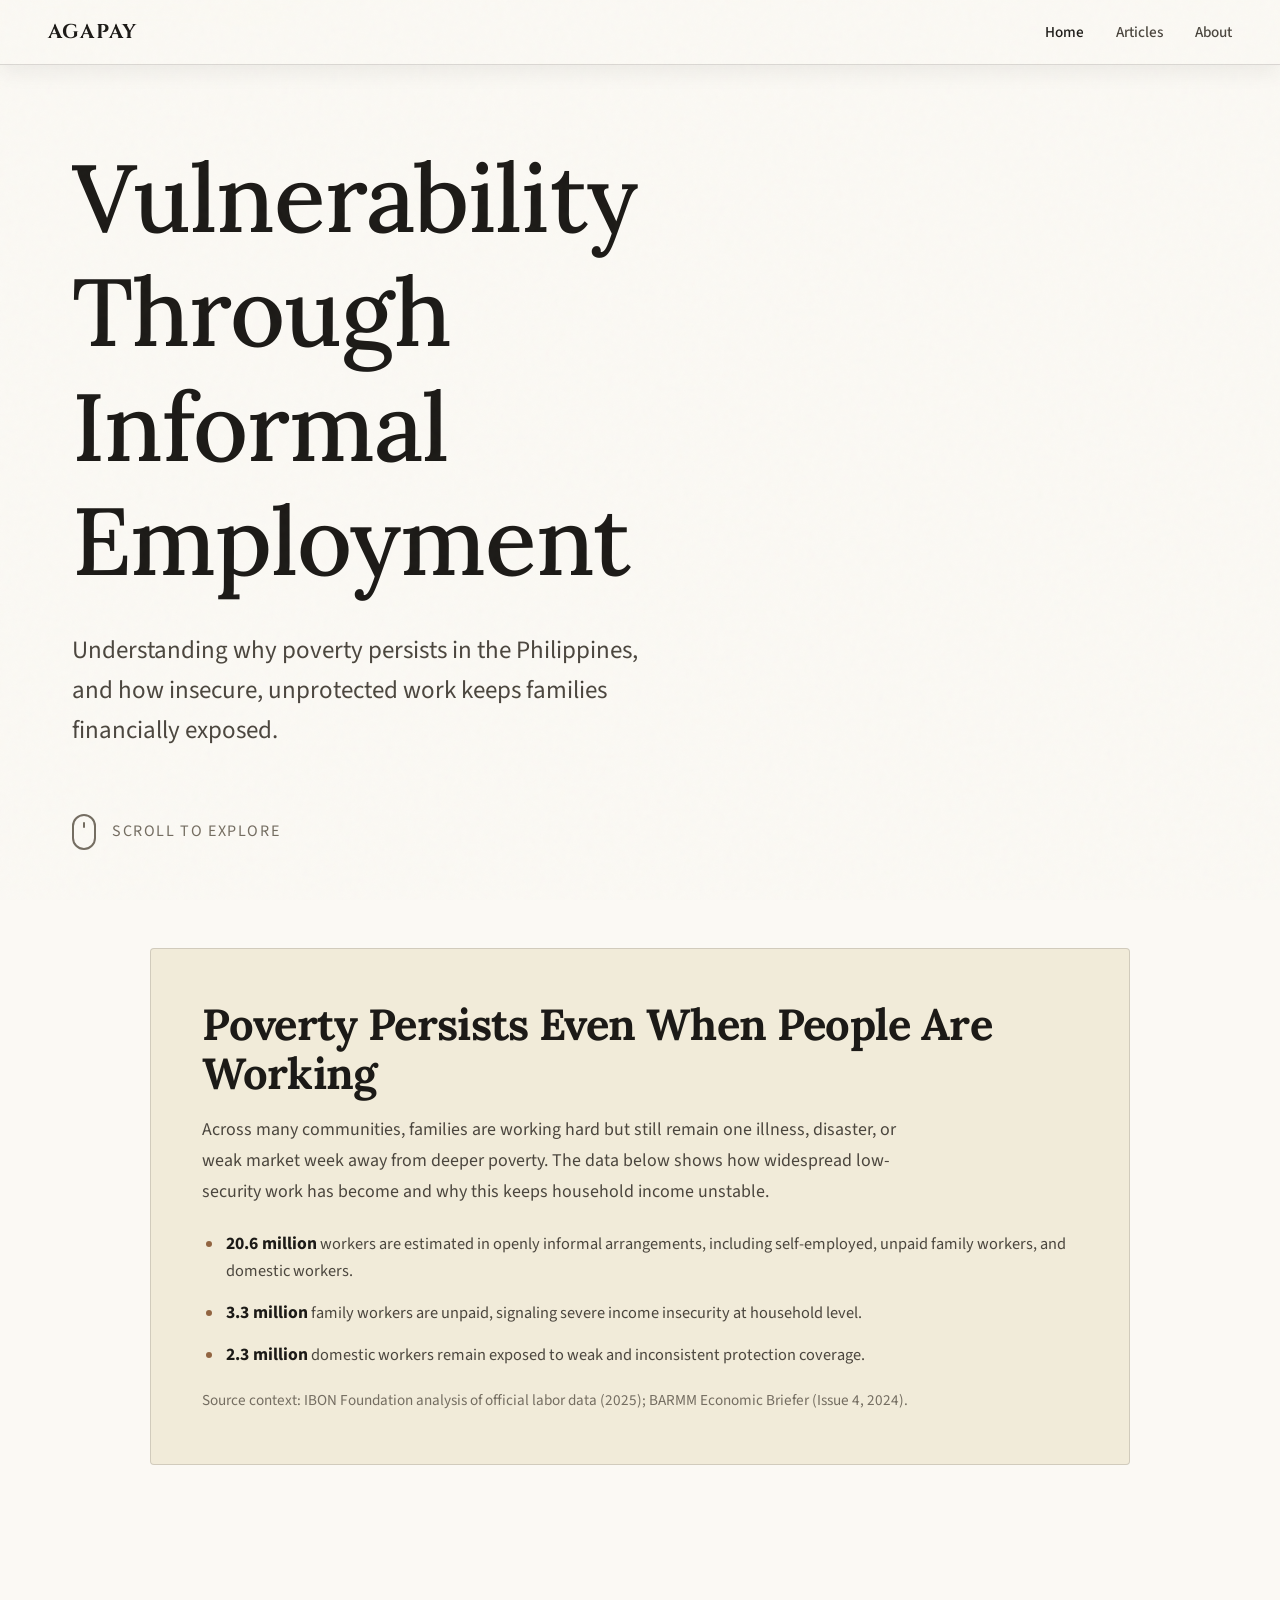
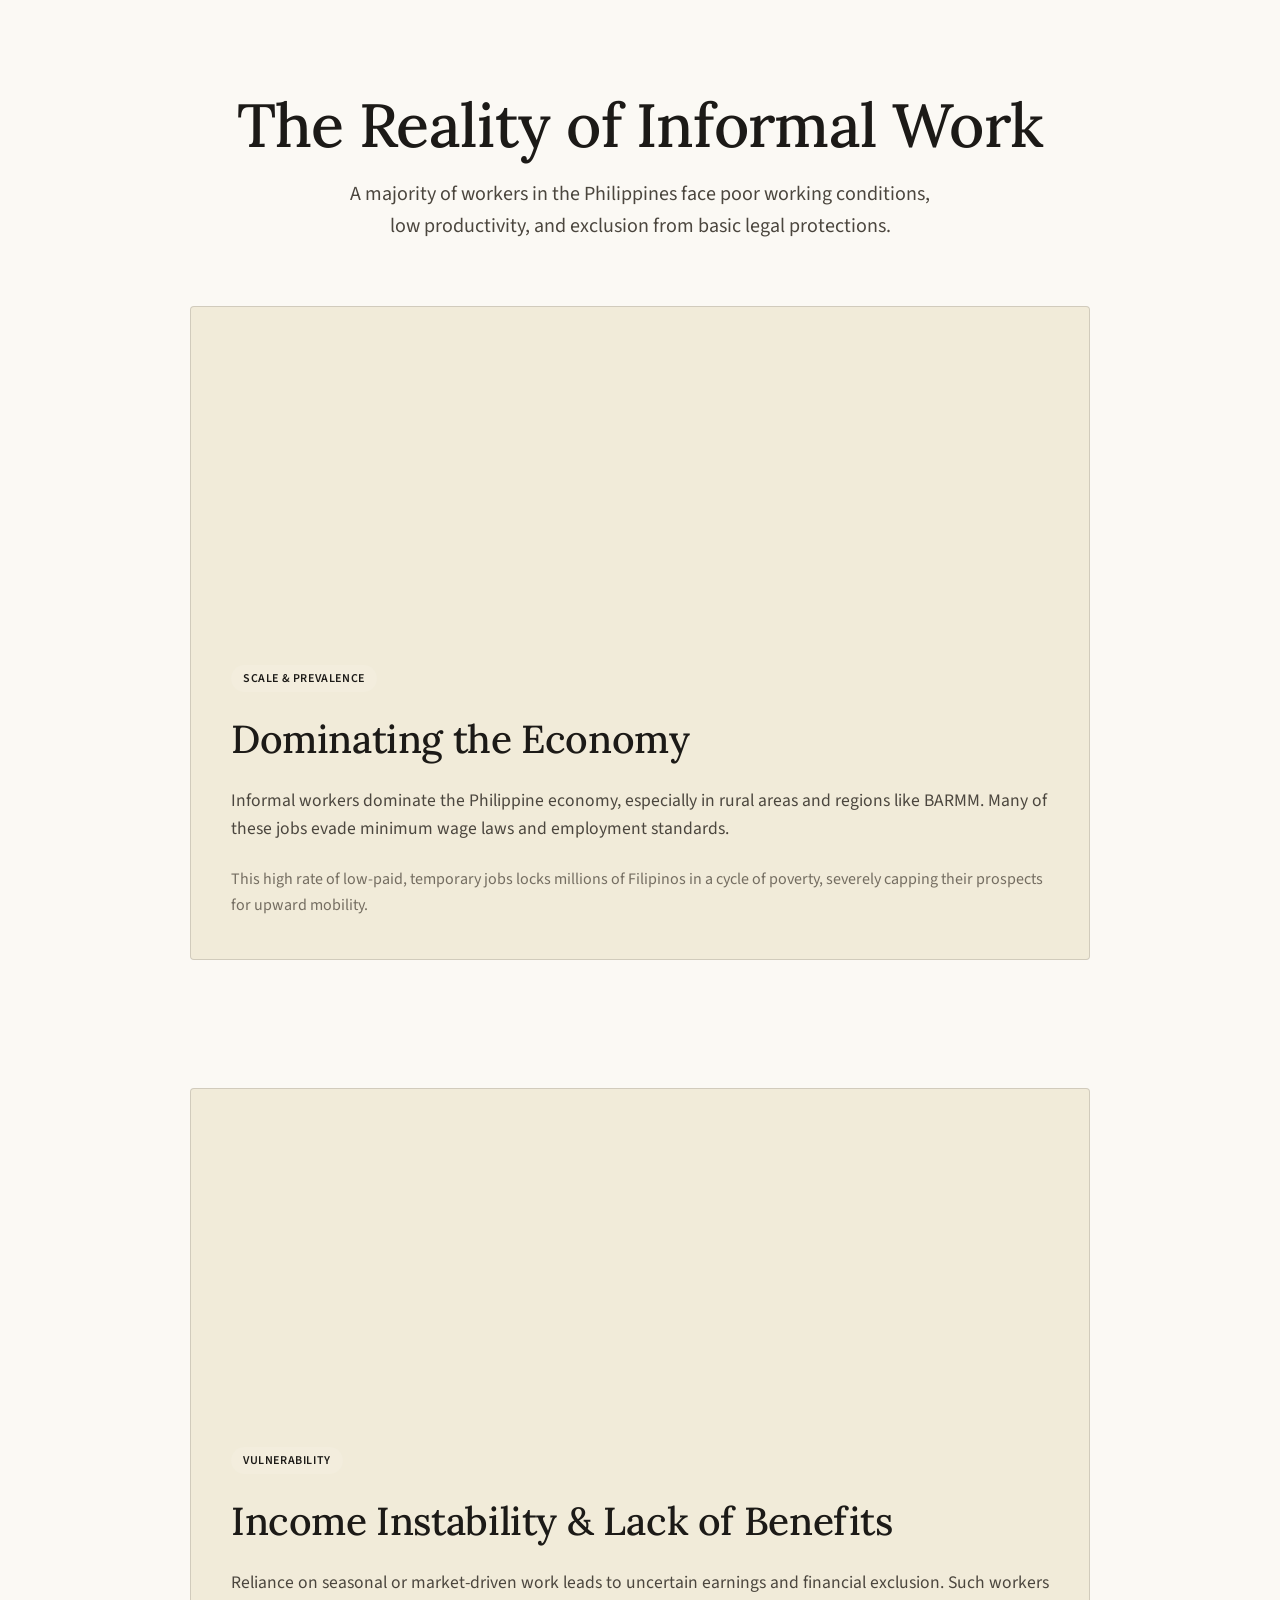
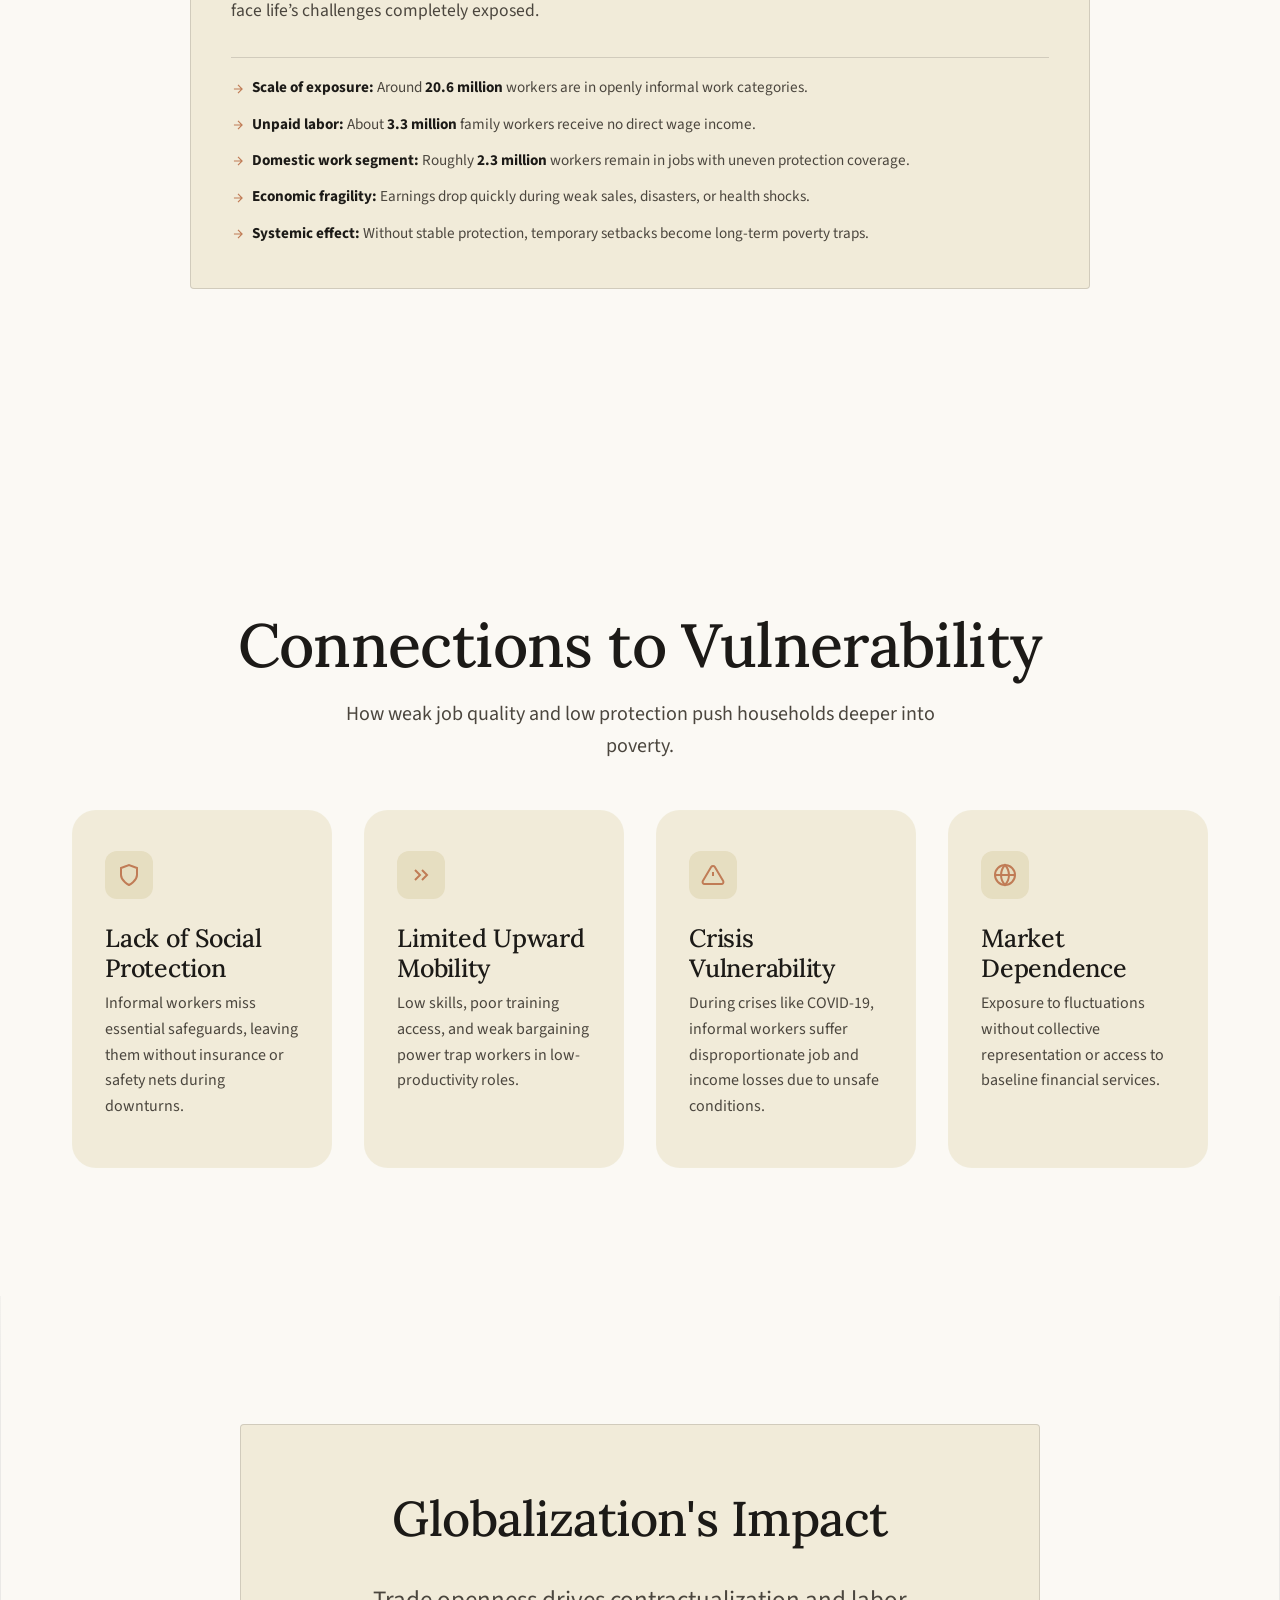
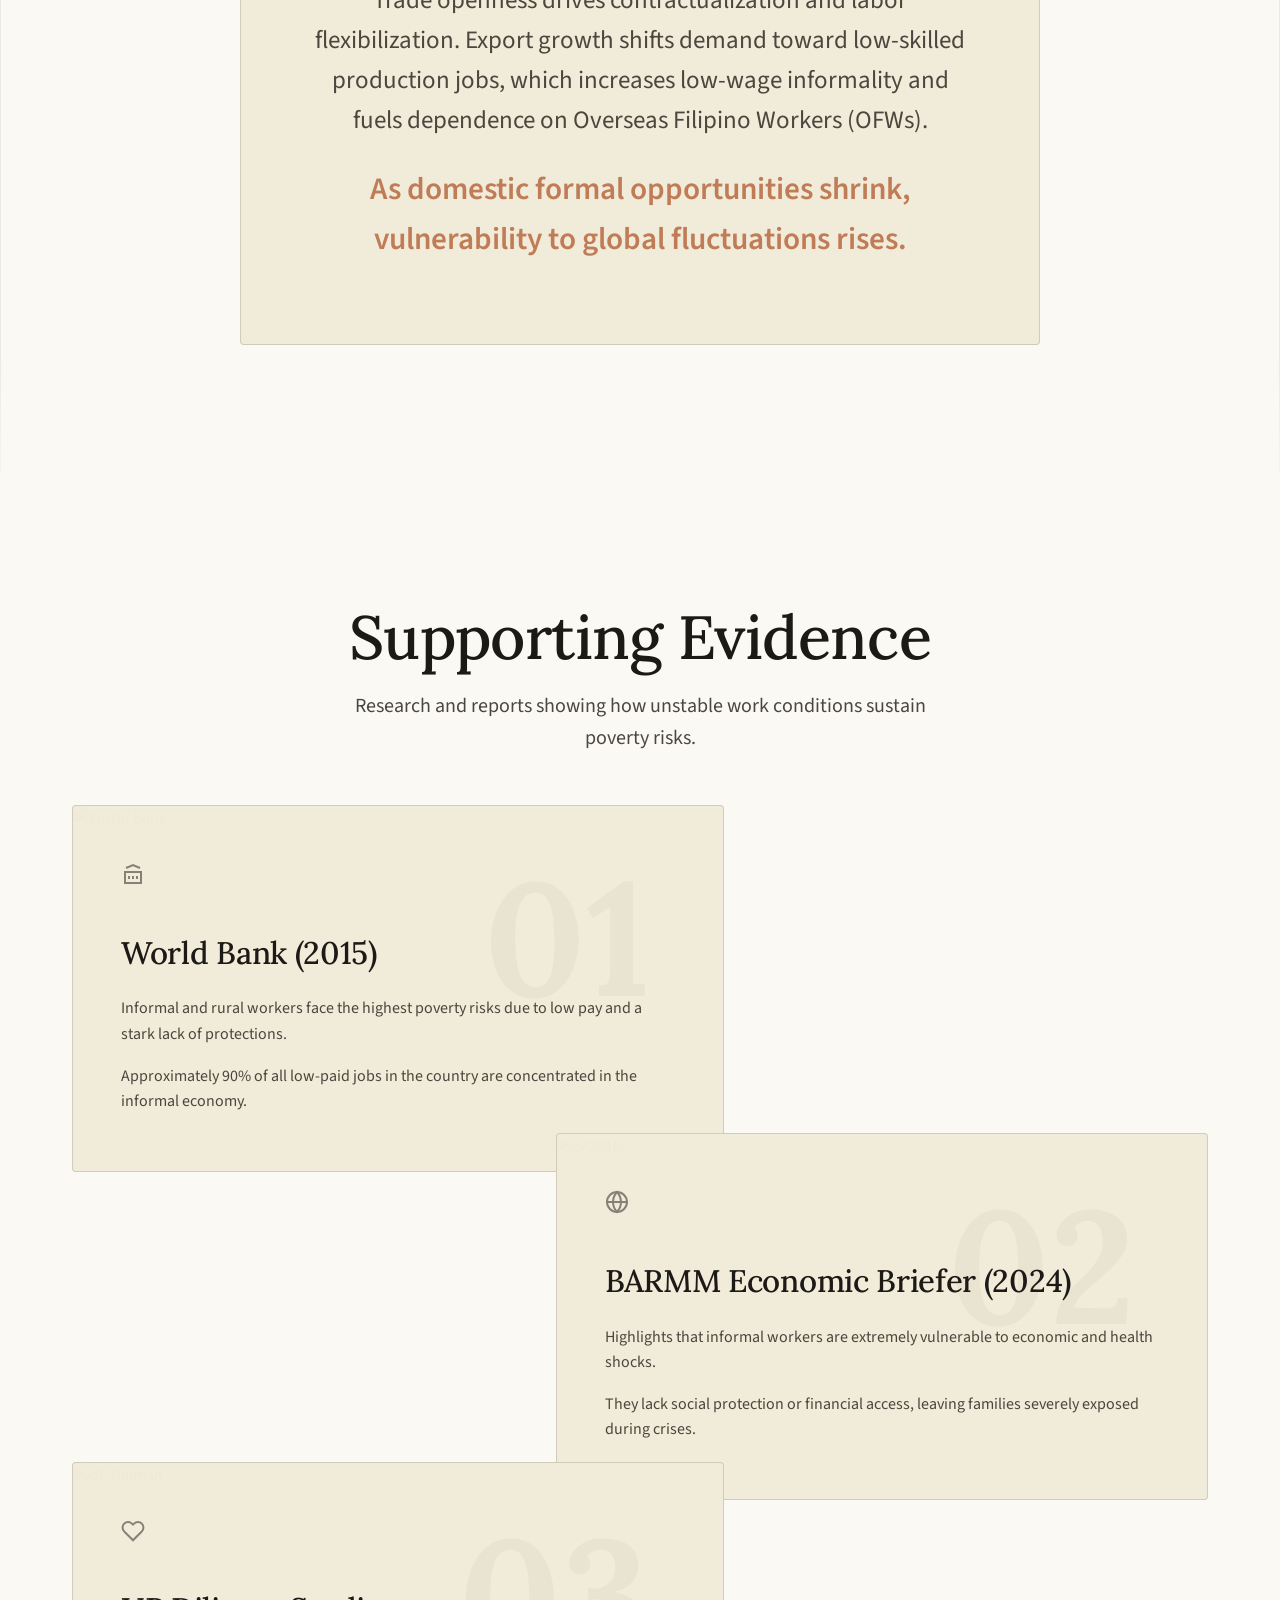
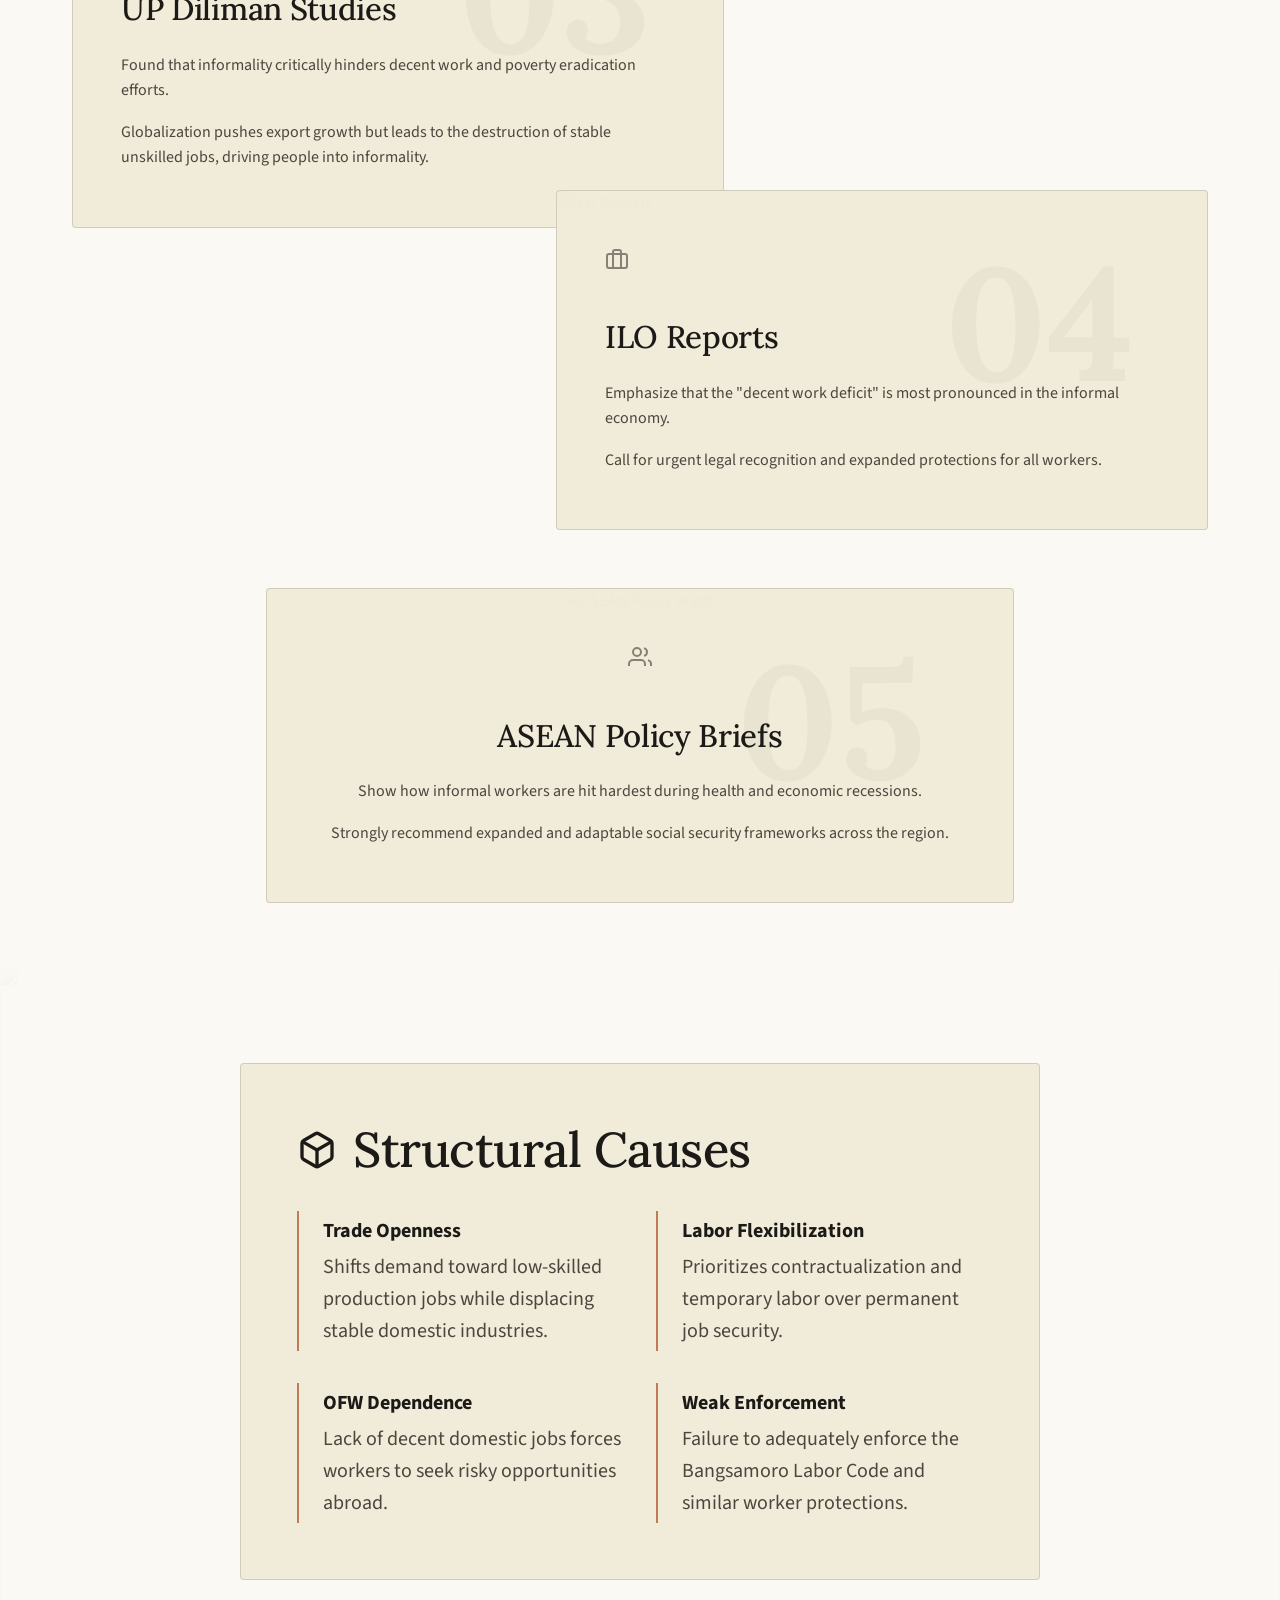
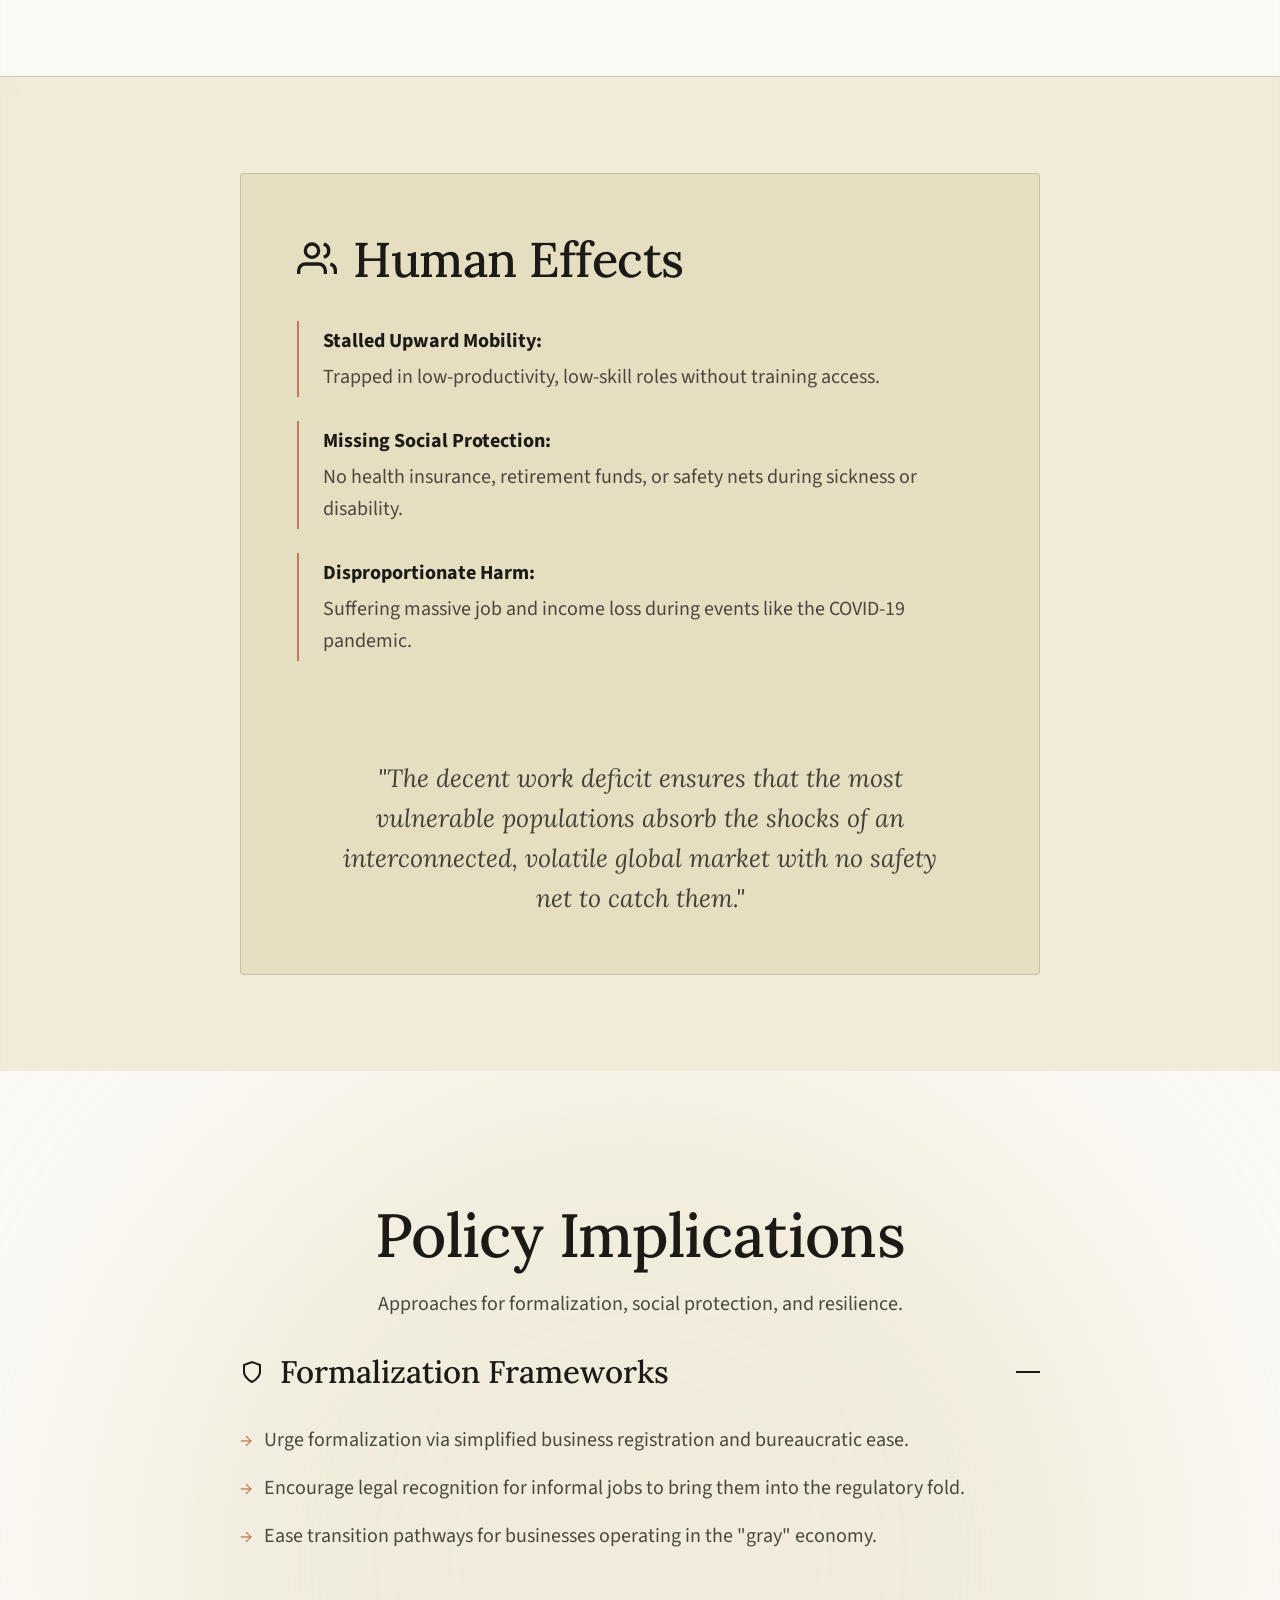
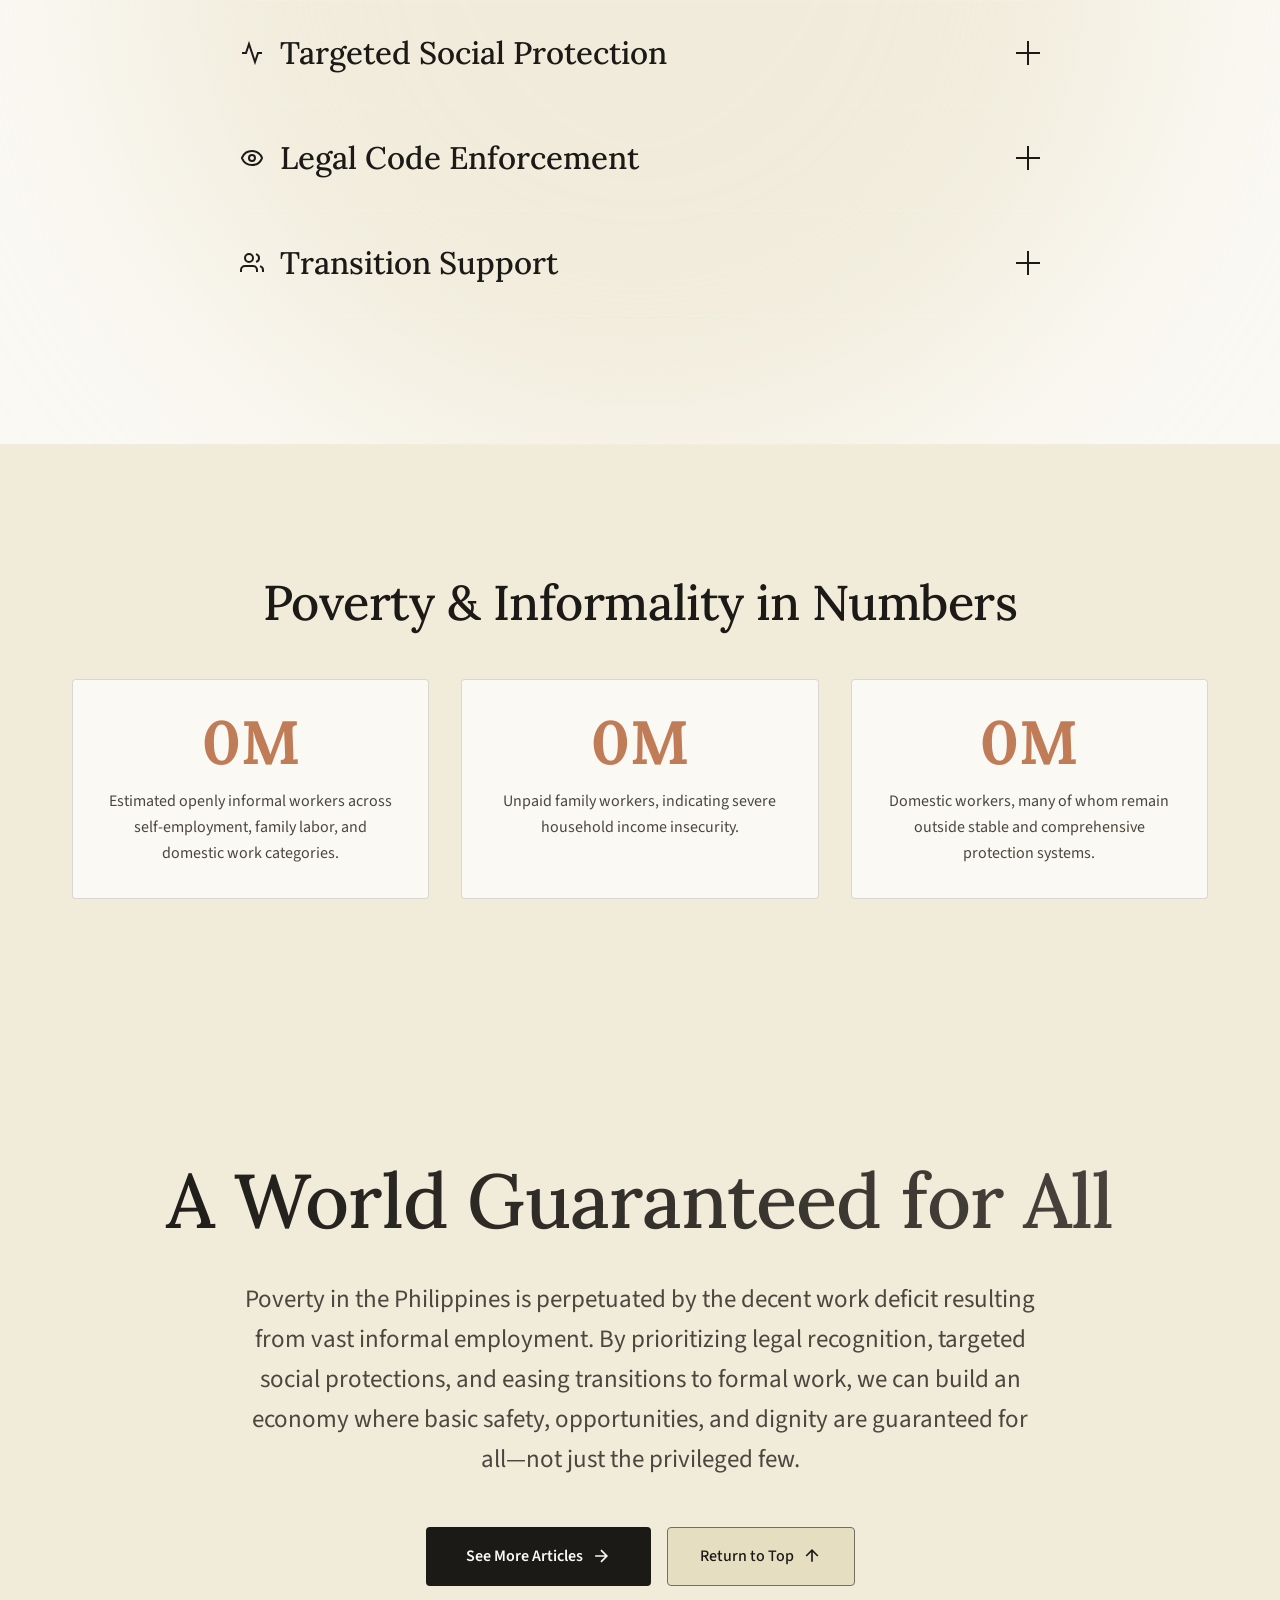
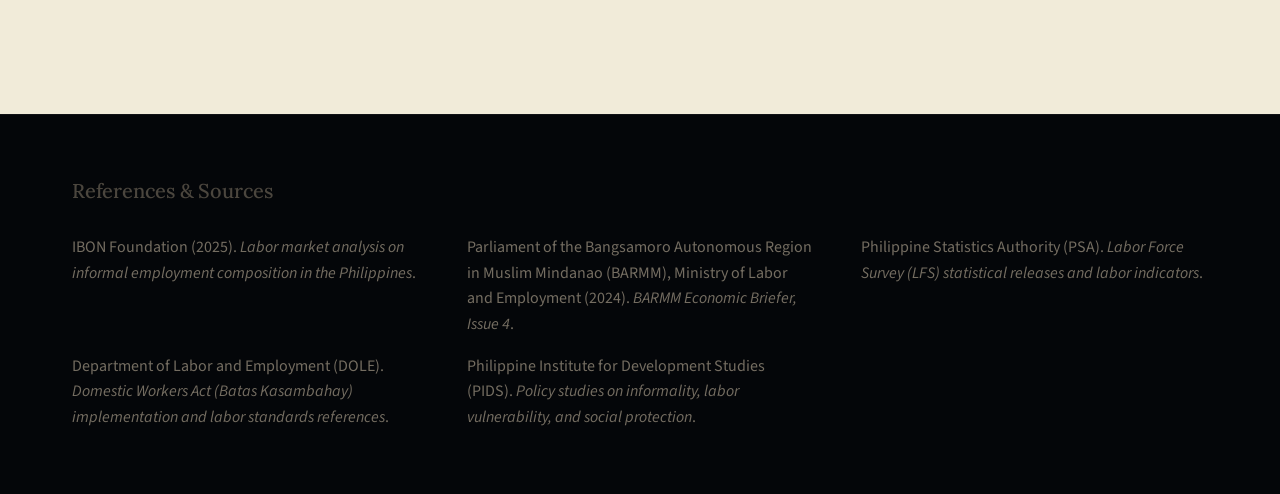
==== commit 9625e431: "agapay v1" ====
--- a/index.html
+++ b/index.html
@@ -1,14 +1,14 @@
 <!DOCTYPE html>
-<html lang="en" class="dark">
+<html lang="en">
 <head>
     <meta charset="UTF-8">
     <meta name="viewport" content="width=device-width, initial-scale=1.0">
-    <title>Vulnerability through Informal Employment | Decent Work Deficit</title>
+    <title>Vulnerability through Informal Employment | Agapay</title>
     
     <!-- Fonts -->
     <link rel="preconnect" href="https://fonts.googleapis.com">
     <link rel="preconnect" href="https://fonts.gstatic.com" crossorigin>
-    <link href="https://fonts.googleapis.com/css2?family=Lora:ital,wght@0,400;0,500;0,600;0,700;1,400&family=Source+Sans+Pro:wght@400;600&display=swap" rel="stylesheet">
+    <link href="https://fonts.googleapis.com/css2?family=Cinzel:wght@700&family=Lora:ital,wght@0,400;0,500;0,600;0,700;1,400&family=Source+Sans+Pro:wght@400;600&display=swap" rel="stylesheet">
     
     <!-- CSS -->
     <link rel="stylesheet" href="styles.css">
@@ -17,6 +17,7 @@
     <script src="https://cdnjs.cloudflare.com/ajax/libs/gsap/3.12.2/gsap.min.js"></script>
     <script src="https://cdnjs.cloudflare.com/ajax/libs/gsap/3.12.2/ScrollTrigger.min.js"></script>
     <script src="https://cdn.jsdelivr.net/gh/studio-freight/lenis@1.0.19/bundled/lenis.min.js"></script>
+
 </head>
 <body>
     
@@ -24,10 +25,12 @@
     <div class="noise-overlay"></div>
 
     <nav class="navigation">
-        <div class="nav-content">
-            <div class="logo">Decent Work Deficit</div>
-            <div class="progress-container">
-                <div class="progress-bar"></div>
+        <div class="nav-content" style="display: flex; align-items: center; justify-content: space-between; width: 100%;">
+            <a href="index.html" class="logo" style="text-decoration: none; color: inherit;">Agapay</a>
+            <div class="nav-links" style="display: flex; gap: 2rem; align-items: center;">
+                <a href="index.html" style="color: var(--text-primary); text-decoration: none; font-size: 0.95rem; font-weight: 500; transition: color 0.3s;">Home</a>
+                <a href="articles.html" style="color: var(--text-secondary); text-decoration: none; font-size: 0.95rem; font-weight: 500; transition: color 0.3s;">Articles</a>
+                <a href="about.html" style="color: var(--text-secondary); text-decoration: none; font-size: 0.95rem; font-weight: 500; transition: color 0.3s;">About</a>
             </div>
         </div>
     </nav>
@@ -38,7 +41,7 @@
             <div class="container">
                 <div class="hero-content">
                     <h1 class="split-text">Vulnerability Through<br>Informal Employment</h1>
-                    <p class="subtitle fade-up">Understanding the decent work deficit in the Philippines and how the lack of job security, benefits, and protections perpetuates poverty.</p>
+                    <p class="subtitle fade-up">Understanding why poverty persists in the Philippines, and how insecure, unprotected work keeps families financially exposed.</p>
                     <div class="scroll-indicator fade-up">
                         <span class="mouse">
                             <span class="mouse-wheel"></span>
@@ -48,15 +51,30 @@
                 </div>
             </div>
             <div class="bg-image-container parallax-bg">
-                <img src="https://images.unsplash.com/photo-1542296332-2e4473faf563?q=80&w=2070&auto=format&fit=crop" alt="Informal labor force in the Philippines" class="hero-bg" crossorigin="anonymous">
+                <img src="https://upload.wikimedia.org/wikipedia/commons/a/a4/Skyline_in_Manila_16.jpg" alt="Informal labor force in the Philippines" class="hero-bg" crossorigin="anonymous">
                 <div class="overlay-gradient"></div>
             </div>
         </section>
 
+        <section class="section" style="padding-top: 3rem; padding-bottom: 2rem;">
+            <div class="container">
+                <div class="poverty-brief">
+                    <h2 class="poverty-brief-title">Poverty Persists Even When People Are Working</h2>
+                    <p class="poverty-brief-lead">Across many communities, families are working hard but still remain one illness, disaster, or weak market week away from deeper poverty. The data below shows how widespread low-security work has become and why this keeps household income unstable.</p>
+                    <ul class="poverty-brief-list">
+                        <li><strong>20.6 million</strong> workers are estimated in openly informal arrangements, including self-employed, unpaid family workers, and domestic workers.</li>
+                        <li><strong>3.3 million</strong> family workers are unpaid, signaling severe income insecurity at household level.</li>
+                        <li><strong>2.3 million</strong> domestic workers remain exposed to weak and inconsistent protection coverage.</li>
+                    </ul>
+                    <p class="poverty-brief-source">Source context: IBON Foundation analysis of official labor data (2025); BARMM Economic Briefer (Issue 4, 2024).</p>
+                </div>
+            </div>
+        </section>
+
         <!-- 2. Key Characteristics of Informal Work -->
-        <section id="characteristics">
+        <section id="characteristics" class="section">
             
-            <div class="contemporary-panel" style="min-height: 100vh; display: flex; align-items: center; justify-content: center; position: relative;">
+            <div class="contemporary-panel" style="padding: 4rem 0; display: flex; align-items: center; justify-content: center; position: relative;">
                 <div class="container relative z-10 w-full" style="width: 100%;">
                     <div class="flex-header text-center" style="margin-bottom: 4rem;">
                         <h2 class="section-title mx-auto contemp-title">The Reality of Informal Work</h2>
@@ -65,7 +83,7 @@
                     
                     <div class="content-card contemp-card mx-auto" style="max-width: 900px; padding: 0; overflow: hidden; display: flex; flex-direction: column; background: var(--bg-surface); border: 1px solid var(--border-color); border-radius: 4px;" id="contemp-1">
                         <div class="card-image-wrapper" style="height: 350px; position: relative; overflow: hidden;">
-                            <img src="https://images.unsplash.com/photo-1541888062862-2391ce424855?auto=format&fit=crop&q=80&w=1200" alt="Rural informal workers" style="position: absolute; top: -10%; left: 0; width: 100%; height: 120%; object-fit: cover;" class="contemp-img">
+                            <img src="https://upload.wikimedia.org/wikipedia/commons/1/11/Banaue_Philippines_Batad-Rice-Terraces-02.jpg" alt="Rural informal workers in the Philippines" style="position: absolute; top: -10%; left: 0; width: 100%; height: 120%; object-fit: cover;" class="contemp-img">
                             <div style="position: absolute; bottom: 0; left: 0; right: 0; height: 50%; background: linear-gradient(to top, var(--bg-surface) 0%, transparent 100%);"></div>
                         </div>
                         <div class="card-body" style="padding: 2.5rem; flex: 1; display: flex; flex-direction: column; position: relative; z-index: 10; margin-top: -2rem;">
@@ -78,11 +96,11 @@
                 </div>
             </div>
 
-            <div class="contemporary-panel" style="min-height: 100vh; display: flex; align-items: center; justify-content: center; position: relative; border-top: 1px solid var(--border-color);">
+            <div class="contemporary-panel" style="padding: 4rem 0; display: flex; align-items: center; justify-content: center; position: relative;">
                 <div class="container relative z-10 w-full" style="width: 100%;">
                     <div class="content-card contemp-card mx-auto" style="max-width: 900px; padding: 0; overflow: hidden; display: flex; flex-direction: column; background: var(--bg-surface); border: 1px solid var(--border-color); border-radius: 4px;" id="contemp-2">
                         <div class="card-image-wrapper" style="height: 350px; position: relative; overflow: hidden;">
-                            <img src="https://images.unsplash.com/photo-1596484552993-8ef1dc225f46?auto=format&fit=crop&q=80&w=1200" alt="Income instability and struggles" style="position: absolute; top: -10%; left: 0; width: 100%; height: 120%; object-fit: cover;" class="contemp-img">
+                            <img src="https://upload.wikimedia.org/wikipedia/commons/b/b6/Sari-sari_Store.JPG" alt="Urban informal settlers and income instability" style="position: absolute; top: -10%; left: 0; width: 100%; height: 120%; object-fit: cover;" class="contemp-img">
                             <div style="position: absolute; bottom: 0; left: 0; right: 0; height: 50%; background: linear-gradient(to top, var(--bg-surface) 0%, transparent 100%);"></div>
                         </div>
                         <div class="card-body" style="padding: 2.5rem; flex: 1; display: flex; flex-direction: column; position: relative; z-index: 10; margin-top: -2rem;">
@@ -90,15 +108,12 @@
                             <h3 style="font-size: var(--step-3); margin-bottom: 1.5rem; font-family: 'Lora', serif;">Income Instability & Lack of Benefits</h3>
                             <p style="color: var(--text-secondary); font-size: 1.1rem; margin-bottom: 2rem;">Reliance on seasonal or market-driven work leads to uncertain earnings and financial exclusion. Such workers face life’s challenges completely exposed.</p>
                             
-                            <div style="display: grid; grid-template-columns: 1fr; gap: 1rem; margin-top: auto;">
-                                <div class="impact-box" style="background: rgba(56, 189, 115, 0.1); border: 1px solid rgba(56, 189, 115, 0.2); padding: 1.25rem;">
-                                    <span class="badge" style="background: rgba(56, 189, 115, 0.2); color: #38BD73; margin-bottom: 0.5rem;">Deficit in Services</span>
-                                    <span style="font-size: 0.95rem; color: var(--text-primary);">Total absence of health insurance, retirement, and unemployment support.</span>
-                                </div>
-                                <div class="impact-box" style="background: rgba(239, 68, 68, 0.1); border: 1px solid rgba(239, 68, 68, 0.2); padding: 1.25rem;">
-                                    <span class="badge" style="background: rgba(239, 68, 68, 0.2); color: #EF4444; margin-bottom: 0.5rem;">Systemic Risks</span>
-                                    <span style="font-size: 0.95rem; color: var(--text-primary);">Amplifies severe risks during illness, disability, and major economic shocks.</span>
-                                </div>
+                            <div style="margin-top: auto; border-top: 1px solid var(--border-color); padding-top: 1.1rem;">
+                                    <p style="font-size: 0.95rem; color: var(--text-secondary); margin-bottom: 0.55rem; display: flex; align-items: flex-start; gap: 0.45rem;"><span style="color: var(--accent-hope); margin-top: 0.2rem;"><svg width="14" height="14" viewBox="0 0 24 24" fill="none" stroke="currentColor" stroke-width="2"><path d="M5 12h14M12 5l7 7-7 7"/></svg></span><span><strong style="color: var(--text-primary);">Scale of exposure:</strong> Around <strong style="color: var(--text-primary);">20.6 million</strong> workers are in openly informal work categories.</span></p>
+                                    <p style="font-size: 0.95rem; color: var(--text-secondary); margin-bottom: 0.55rem; display: flex; align-items: flex-start; gap: 0.45rem;"><span style="color: var(--accent-hope); margin-top: 0.2rem;"><svg width="14" height="14" viewBox="0 0 24 24" fill="none" stroke="currentColor" stroke-width="2"><path d="M5 12h14M12 5l7 7-7 7"/></svg></span><span><strong style="color: var(--text-primary);">Unpaid labor:</strong> About <strong style="color: var(--text-primary);">3.3 million</strong> family workers receive no direct wage income.</span></p>
+                                    <p style="font-size: 0.95rem; color: var(--text-secondary); margin-bottom: 0.55rem; display: flex; align-items: flex-start; gap: 0.45rem;"><span style="color: var(--accent-hope); margin-top: 0.2rem;"><svg width="14" height="14" viewBox="0 0 24 24" fill="none" stroke="currentColor" stroke-width="2"><path d="M5 12h14M12 5l7 7-7 7"/></svg></span><span><strong style="color: var(--text-primary);">Domestic work segment:</strong> Roughly <strong style="color: var(--text-primary);">2.3 million</strong> workers remain in jobs with uneven protection coverage.</span></p>
+                                    <p style="font-size: 0.95rem; color: var(--text-secondary); margin-bottom: 0.55rem; display: flex; align-items: flex-start; gap: 0.45rem;"><span style="color: var(--accent-hope); margin-top: 0.2rem;"><svg width="14" height="14" viewBox="0 0 24 24" fill="none" stroke="currentColor" stroke-width="2"><path d="M5 12h14M12 5l7 7-7 7"/></svg></span><span><strong style="color: var(--text-primary);">Economic fragility:</strong> Earnings drop quickly during weak sales, disasters, or health shocks.</span></p>
+                                    <p style="font-size: 0.95rem; color: var(--text-secondary); display: flex; align-items: flex-start; gap: 0.45rem;"><span style="color: var(--accent-hope); margin-top: 0.2rem;"><svg width="14" height="14" viewBox="0 0 24 24" fill="none" stroke="currentColor" stroke-width="2"><path d="M5 12h14M12 5l7 7-7 7"/></svg></span><span><strong style="color: var(--text-primary);">Systemic effect:</strong> Without stable protection, temporary setbacks become long-term poverty traps.</span></p>
                             </div>
                         </div>
                     </div>
@@ -111,12 +126,12 @@
         <section class="section" id="beyond">
             <div class="container relative">
                 <h2 class="section-title text-center">Connections to Vulnerability</h2>
-                <p class="text-center subtitle-small mx-auto">How the decent work deficit traps people in a cycle of poverty.</p>
+                <p class="text-center subtitle-small mx-auto">How weak job quality and low protection push households deeper into poverty.</p>
                 
                 <div class="multidimensional-grid mt-12">
                     <div class="dimension-card relative overflow-hidden" style="padding-bottom: 3rem;">
                         <div style="position: absolute; bottom:-20%; right:-10%; opacity:0.15; pointer-events:none;">
-                            <img src="https://images.unsplash.com/photo-1542884748-2b87b36c6b90?q=80&w=400&auto=format&fit=crop" style="width:150px; border-radius:50%;">
+                            <img src="https://upload.wikimedia.org/wikipedia/commons/c/c5/Philippines_worker.jpg" style="width:150px; border-radius:50%;">
                         </div>
                         <div class="icon-wrapper relative z-10">
                             <svg width="24" height="24" viewBox="0 0 24 24" fill="none" stroke="currentColor" stroke-width="2"><path d="M12 22s8-4 8-10V5l-8-3-8 3v7c0 6 8 10 8 10z"/></svg>
@@ -126,7 +141,7 @@
                     </div>
                     <div class="dimension-card relative overflow-hidden" style="padding-bottom: 3rem;">
                         <div style="position: absolute; bottom:-20%; right:-10%; opacity:0.15; pointer-events:none;">
-                            <img src="https://images.unsplash.com/photo-1518609878373-06d740f60d8b?q=80&w=400&auto=format&fit=crop" style="width:150px; border-radius:50%;">
+                            <img src="https://upload.wikimedia.org/wikipedia/commons/9/95/Malapascua%2C_Filipino_girl%2C_Filipina%2C_Philippines.jpg" style="width:150px; border-radius:50%;">
                         </div>
                         <div class="icon-wrapper relative z-10">
                             <svg width="24" height="24" viewBox="0 0 24 24" fill="none" stroke="currentColor" stroke-width="2"><path d="M13 17l5-5-5-5M6 17l5-5-5-5"/></svg>
@@ -136,7 +151,7 @@
                     </div>
                     <div class="dimension-card relative overflow-hidden" style="padding-bottom: 3rem;">
                         <div style="position: absolute; bottom:-20%; right:-10%; opacity:0.15; pointer-events:none;">
-                            <img src="https://images.unsplash.com/photo-1574096079513-d8259312b785?q=80&w=400&auto=format&fit=crop" style="width:150px; border-radius:50%;">
+                            <img src="https://upload.wikimedia.org/wikipedia/commons/4/4d/Gabriel_Daza_April_1921.jpg" style="width:150px; border-radius:50%;">
                         </div>
                         <div class="icon-wrapper relative z-10">
                             <svg width="24" height="24" viewBox="0 0 24 24" fill="none" stroke="currentColor" stroke-width="2"><path d="M10.29 3.86L1.82 18a2 2 0 0 0 1.71 3h16.94a2 2 0 0 0 1.71-3L13.71 3.86a2 2 0 0 0-3.42 0z"/><line x1="12" y1="9" x2="12" y2="13"/><line x1="12" y1="17" x2="12.01" y2="17"/></svg>
@@ -146,7 +161,7 @@
                     </div>
                     <div class="dimension-card relative overflow-hidden" style="padding-bottom: 3rem;">
                         <div style="position: absolute; bottom:-20%; right:-10%; opacity:0.15; pointer-events:none;">
-                            <img src="https://images.unsplash.com/photo-1588612502660-f38b29bb3c19?q=80&w=400&auto=format&fit=crop" style="width:150px; border-radius:50%;">
+                            <img src="https://upload.wikimedia.org/wikipedia/commons/9/95/Malapascua%2C_Filipino_girl%2C_Filipina%2C_Philippines.jpg" style="width:150px; border-radius:50%;">
                         </div>
                         <div class="icon-wrapper relative z-10">
                             <svg width="24" height="24" viewBox="0 0 24 24" fill="none" stroke="currentColor" stroke-width="2"><circle cx="12" cy="12" r="10"/><path d="M2 12h20M12 2a15.3 15.3 0 0 1 4 10 15.3 15.3 0 0 1-4 10 15.3 15.3 0 0 1-4-10 15.3 15.3 0 0 1 4-10z"/></svg>
@@ -159,9 +174,9 @@
         </section> <!-- End Beyond Globalization Dimensions -->
 
         <!-- Globalization's Impact Fullwidth Breakout Section -->
-        <section class="section p-0" id="globalization-impact" style="position: relative; overflow: hidden; height: 100vh; display: flex; align-items: center; justify-content: center;">
+        <section class="section p-0" id="globalization-impact" style="position: relative; overflow: hidden; padding: 8rem 0; display: flex; align-items: center; justify-content: center;">
             <div class="interdependence-bg" style="position: absolute; top:0; left:0; width:100%; height:120%; z-index:0; transform: translateY(-10%);">
-                <img src="https://images.unsplash.com/photo-1581290680602-990a42f56784?q=80&w=2072&auto=format&fit=crop" style="width: 100%; height: 100%; object-fit: cover; opacity: 0.35; filter: grayscale(100%) contrast(1.2);">
+                <img src="https://upload.wikimedia.org/wikipedia/commons/7/74/Slum_in_Manila_during_flooding_%284046572466%29.jpg" style="width: 100%; height: 100%; object-fit: cover; opacity: 0.35; filter: grayscale(100%) contrast(1.2);">
                 <div style="position: absolute; top:0; left:0; width:100%; height:100%; background: linear-gradient(to bottom, var(--bg-base) 0%, transparent 20%, transparent 80%, var(--bg-base) 100%);"></div>
             </div>
             
@@ -182,14 +197,14 @@
         <section class="section actors-section" id="evidence">
             <div class="container mx-auto margin-bottom-large text-center">
                 <h2 class="section-title">Supporting Evidence</h2>
-                <p class="subtitle-small mx-auto">Research and reports underscoring the severity of the decent work deficit.</p>
+                <p class="subtitle-small mx-auto">Research and reports showing how unstable work conditions sustain poverty risks.</p>
             </div>
             
             <div class="container">
                 <div class="actors-vertical-grid">
                     <div class="actor-card bg-1 overflow-hidden relative">
                         <div class="actor-image-bg" style="position: absolute; top:0; left:0; width:100%; height:100%; opacity:0.1; z-index:0; pointer-events:none;">
-                            <img src="https://images.unsplash.com/photo-1574096079513-d8259312b785?q=80&w=2070&auto=format&fit=crop" style="width:100%; height:100%; object-fit:cover;" alt="World Bank">
+                            <img src="https://upload.wikimedia.org/wikipedia/commons/b/bd/Ayala_Avenue%2C_Makati_Avenue%2C_PSE_%28Makati%3B_01-31-2021%29.jpg" style="width:100%; height:100%; object-fit:cover;" alt="World Bank">
                         </div>
                         <div class="actor-content relative z-10">
                             <div class="actor-header">
@@ -205,7 +220,7 @@
                     </div>
                     <div class="actor-card bg-2 overflow-hidden relative">
                         <div class="actor-image-bg" style="position: absolute; top:0; left:0; width:100%; height:100%; opacity:0.1; z-index:0; pointer-events:none;">
-                            <img src="https://images.unsplash.com/photo-1526304640581-d334cdbbf45e?q=80&w=2070&auto=format&fit=cover" style="width:100%; height:100%; object-fit:cover;" alt="BARMM">
+                            <img src="https://upload.wikimedia.org/wikipedia/commons/5/51/Eid%E2%80%99l_Fitr_Bangsamoro_Government_Center.jpg" style="width:100%; height:100%; object-fit:cover;" alt="BARMM">
                         </div>
                         <div class="actor-content relative z-10">
                             <div class="actor-header">
@@ -221,7 +236,7 @@
                     </div>
                     <div class="actor-card bg-3 overflow-hidden relative">
                         <div class="actor-image-bg" style="position: absolute; top:0; left:0; width:100%; height:100%; opacity:0.1; z-index:0; pointer-events:none;">
-                            <img src="https://images.unsplash.com/photo-1469571486292-0ba58a3f068b?q=80&w=2070&auto=format&fit=crop" style="width:100%; height:100%; object-fit:cover;" alt="UP Diliman">
+                            <img src="https://upload.wikimedia.org/wikipedia/commons/c/c1/UP_Diliman_Oblation_Plaza_in_2011.JPG" style="width:100%; height:100%; object-fit:cover;" alt="UP Diliman">
                         </div>
                         <div class="actor-content relative z-10">
                             <div class="actor-header">
@@ -237,7 +252,7 @@
                     </div>
                     <div class="actor-card bg-4 overflow-hidden relative">
                         <div class="actor-image-bg" style="position: absolute; top:0; left:0; width:100%; height:100%; opacity:0.1; z-index:0; pointer-events:none;">
-                            <img src="https://images.unsplash.com/photo-1507679799987-c73779587ccf?q=80&w=2072&auto=format&fit=crop" style="width:100%; height:100%; object-fit:cover;" alt="ILO Reports">
+                            <img src="https://upload.wikimedia.org/wikipedia/commons/7/74/Slum_in_Manila_during_flooding_%284046572466%29.jpg" style="width:100%; height:100%; object-fit:cover;" alt="ILO Reports">
                         </div>
                         <div class="actor-content relative z-10">
                             <div class="actor-header">
@@ -253,7 +268,7 @@
                     </div>
                     <div class="actor-card bg-5 overflow-hidden relative">
                         <div class="actor-image-bg" style="position: absolute; top:0; left:0; width:100%; height:100%; opacity:0.1; z-index:0; pointer-events:none;">
-                            <img src="https://images.unsplash.com/photo-1542884748-2b87b36c6b90?q=80&w=2070&auto=format&fit=crop" style="width:100%; height:100%; object-fit:cover;" alt="ASEAN/Policy Briefs">
+                            <img src="https://upload.wikimedia.org/wikipedia/commons/9/99/Flag_of_the_Philippines.svg" style="width:100%; height:100%; object-fit:cover;" alt="ASEAN/Policy Briefs">
                         </div>
                         <div class="actor-content relative z-10">
                             <div class="actor-header">
@@ -272,14 +287,14 @@
         </section>
 
         <!-- 5. Dimensions of Vulnerability (Layered Scrolling) -->
-        <section id="causes-effects" style="position: relative;">
-            <div class="split-side causes-side" style="position: sticky; top:0; height: 100vh; display: flex; align-items: center; justify-content: center; overflow: hidden;">
+        <section id="causes-effects" style="position: relative; background: var(--bg-base);">
+            <div class="split-side causes-side" style="padding: 6rem 0; display: flex; align-items: center; justify-content: center; overflow: hidden; position: relative;">
                 <div class="split-bg" style="position: absolute; top:0; left:0; width:100%; height:100%; z-index:0; opacity: 0.15;">
-                    <img src="https://images.unsplash.com/photo-1507679799987-c73779587ccf?q=80&w=2070&auto=format&fit=crop" style="width:100%; height:100%; object-fit:cover;">
+                    <img src="https://upload.wikimedia.org/wikipedia/commons/a/a4/Skyline_in_Manila_16.jpg" style="width:100%; height:100%; object-fit:cover;">
                     <div style="position: absolute; top:0; left:0; width:100%; height:100%; background: var(--bg-base); opacity: 0.8;"></div>
                 </div>
                 <div class="container relative z-10">
-                    <div class="split-content mx-auto" style="max-width: 800px; padding: 3.5rem; border-radius: 4px; background: var(--bg-surface); border: 1px solid var(--border-color); transform: translateY(50px); opacity: 0;" id="causes-box">
+                      <div class="split-content mx-auto" style="max-width: 800px; padding: 3.5rem; border-radius: 4px; background: var(--bg-surface); border: 1px solid var(--border-color);" id="causes-box">
                         <div style="display:flex; align-items:center; gap: 1rem; margin-bottom: 2rem;">
                             <svg width="40" height="40" viewBox="0 0 24 24" fill="none" stroke="currentColor" stroke-width="2"><path d="M21 16V8a2 2 0 0 0-1-1.73l-7-4a2 2 0 0 0-2 0l-7 4A2 2 0 0 0 3 8v8a2 2 0 0 0 1 1.73l7 4a2 2 0 0 0 2 0l7-4A2 2 0 0 0 21 16z"/><polyline points="3.27 6.96 12 12.01 20.73 6.96"/><line x1="12" y1="22.08" x2="12" y2="12"/></svg>
                             <h2 class="title-accent" style="margin-bottom:0; font-size: var(--step-4); font-family: 'Lora', serif;">Structural Causes</h2>
@@ -302,13 +317,13 @@
                 </div>
             </div>
 
-            <div class="split-side effects-side" style="position: relative; z-index: 2; min-height: 100vh; display: flex; align-items: center; justify-content: center; overflow: hidden; border-top: 1px solid var(--border-color);">
+            <div class="split-side effects-side" style="position: relative; z-index: 2; padding: 6rem 0; display: flex; align-items: center; justify-content: center; overflow: hidden; border-top: 1px solid var(--border-color);">
                 <div class="split-bg" style="position: absolute; top:0; left:0; width:100%; height:100%; z-index:0; opacity: 0.15;">
-                    <img src="https://images.unsplash.com/photo-1541888062862-2391ce424855?q=80&w=2070&auto=format&fit=crop" style="width:100%; height:100%; object-fit:cover;">
+                    <img src="https://upload.wikimedia.org/wikipedia/commons/b/bd/Ayala_Avenue%2C_Makati_Avenue%2C_PSE_%28Makati%3B_01-31-2021%29.jpg" style="width:100%; height:100%; object-fit:cover;">
                     <div style="position: absolute; top:0; left:0; width:100%; height:100%; background: var(--bg-surface); opacity: 0.85;"></div>
                 </div>
                 <div class="container relative z-10 w-full" style="width: 100%;">
-                    <div class="split-content mx-auto" style="max-width: 800px; padding: 3.5rem; border-radius: 4px; background: var(--bg-surface-elevated); border: 1px solid var(--border-color); transform: translateY(50px); opacity: 0;" id="effects-box">
+                      <div class="split-content mx-auto" style="max-width: 800px; padding: 3.5rem; border-radius: 4px; background: var(--bg-surface-elevated); border: 1px solid var(--border-color);" id="effects-box">
                         <div style="display:flex; align-items:center; gap: 1rem; margin-bottom: 2rem;">
                             <svg width="40" height="40" viewBox="0 0 24 24" fill="none" stroke="currentColor" stroke-width="2"><path d="M17 21v-2a4 4 0 0 0-4-4H5a4 4 0 0 0-4 4v2"/><circle cx="9" cy="7" r="4"/><path d="M23 21v-2a4 4 0 0 0-3-3.87M16 3.13a4 4 0 0 1 0 7.75"/></svg>
                             <h2 class="title-accent" style="margin-bottom:0; font-size: var(--step-4); font-family: 'Lora', serif;">Human Effects</h2>
@@ -414,17 +429,17 @@
             <div class="container relative z-10 text-center">
                 <h2 class="title-accent mx-auto mb-8">Poverty & Informality in Numbers</h2>
                 <div style="display:flex; flex-wrap:wrap; gap: 2rem; justify-content:center;">
-                    <div class="stat-card" style="flex:1; min-width:250px; background:var(--bg-base); padding: 2rem; border-radius:4px; border: 1px solid var(--border-color); transition: transform 0.3s cubic-bezier(0.25, 1, 0.5, 1);">
-                        <div style="font-size: var(--step-5); font-family: 'Lora', serif; color: var(--accent-hope); font-weight:700; line-height: 1;"><span class="count-up" data-target="90">0</span>%</div>
-                        <p style="margin-top: 1rem; color:var(--text-secondary);">Of low-paid jobs in the country are informal, severely blocking upward mobility.</p>
-                    </div>
-                    <div class="stat-card" style="flex:1; min-width:250px; background:var(--bg-base); padding: 2rem; border-radius:4px; border: 1px solid var(--border-color); transition: transform 0.3s cubic-bezier(0.25, 1, 0.5, 1);">
-                        <div style="font-size: var(--step-5); font-family: 'Lora', serif; color: var(--accent-hope); font-weight:700; line-height: 1;"><span class="count-up" data-target="56">0</span>%</div>
-                        <p style="margin-top: 1rem; color:var(--text-secondary);">Proportion of informal workers enduring completely low or unstable pay.</p>
-                    </div>
-                    <div class="stat-card" style="flex:1; min-width:250px; background:var(--bg-base); padding: 2rem; border-radius:4px; border: 1px solid var(--border-color); transition: transform 0.3s cubic-bezier(0.25, 1, 0.5, 1);">
-                        <div style="font-size: var(--step-5); font-family: 'Lora', serif; color: var(--accent-hope); font-weight:700; line-height: 1;"><span class="count-up" data-target="0">0</span></div>
-                        <p style="margin-top: 1rem; color:var(--text-secondary);">Access to health insurance, standard retirement, or unemployment protections.</p>
+                    <div class="stat-card" style="flex:1; min-width:250px; background:var(--bg-base); padding: 2rem; border-radius:4px; border: 1px solid var(--border-color); transition: transform 0.3s var(--ease-out-quint), box-shadow 0.3s var(--ease-out-quint);">
+                        <div style="font-size: var(--step-5); font-family: 'Lora', serif; color: var(--accent-hope); font-weight:700; line-height: 1;"><span class="count-up" data-target="20.6" data-decimals="1">0</span>M</div>
+                        <p style="margin-top: 1rem; color:var(--text-secondary);">Estimated openly informal workers across self-employment, family labor, and domestic work categories.</p>
+                    </div>
+                    <div class="stat-card" style="flex:1; min-width:250px; background:var(--bg-base); padding: 2rem; border-radius:4px; border: 1px solid var(--border-color); transition: transform 0.3s var(--ease-out-quint), box-shadow 0.3s var(--ease-out-quint);">
+                        <div style="font-size: var(--step-5); font-family: 'Lora', serif; color: var(--accent-hope); font-weight:700; line-height: 1;"><span class="count-up" data-target="3.3" data-decimals="1">0</span>M</div>
+                        <p style="margin-top: 1rem; color:var(--text-secondary);">Unpaid family workers, indicating severe household income insecurity.</p>
+                    </div>
+                    <div class="stat-card" style="flex:1; min-width:250px; background:var(--bg-base); padding: 2rem; border-radius:4px; border: 1px solid var(--border-color); transition: transform 0.3s var(--ease-out-quint), box-shadow 0.3s var(--ease-out-quint);">
+                        <div style="font-size: var(--step-5); font-family: 'Lora', serif; color: var(--accent-hope); font-weight:700; line-height: 1;"><span class="count-up" data-target="2.3" data-decimals="1">0</span>M</div>
+                        <p style="margin-top: 1rem; color:var(--text-secondary);">Domestic workers, many of whom remain outside stable and comprehensive protection systems.</p>
                     </div>
                 </div>
             </div>
@@ -437,10 +452,16 @@
                 <p class="conclusion-text">
                     Poverty in the Philippines is perpetuated by the decent work deficit resulting from vast informal employment. By prioritizing legal recognition, targeted social protections, and easing transitions to formal work, we can build an economy where basic safety, opportunities, and dignity are guaranteed for all—not just the privileged few.
                 </p>
-                <a href="#intro" class="back-to-top mt-12" style="display: inline-flex; align-items: center; justify-content: center; padding: 1rem 2rem; background: var(--bg-surface-elevated); border: 1px solid var(--text-muted); color: var(--text-primary); text-decoration: none; font-weight: 500; transition: background 0.3s ease;">
-                    Return to Top
-                    <svg width="24" height="24" viewBox="0 0 24 24" fill="none" class="ml-2" stroke="currentColor" stroke-width="2"><path d="M12 19V5M5 12l7-7 7 7"/></svg>
-                </a>
+                <div class="button-group mt-12" style="display: flex; gap: 1rem; justify-content: center; flex-wrap: wrap;">
+                    <a href="articles.html" class="primary-btn">
+                        See More Articles
+                        <svg width="20" height="20" viewBox="0 0 24 24" fill="none" class="ml-2" stroke="currentColor" stroke-width="2" style="margin-left: 0.5rem;"><path d="M5 12h14M12 5l7 7-7 7"/></svg>
+                    </a>
+                    <a href="#intro" class="secondary-btn">
+                        Return to Top
+                        <svg width="20" height="20" viewBox="0 0 24 24" fill="none" class="ml-2" stroke="currentColor" stroke-width="2" style="margin-left: 0.5rem;"><path d="M12 19V5M5 12l7-7 7 7"/></svg>
+                    </a>
+                </div>
             </div>
         </section>
 
@@ -450,15 +471,15 @@
         <div class="container">
             <h3>References & Sources</h3>
             <ul class="references-list">
-                <li>World Bank (2015). <em>Informal and rural workers face high poverty risks</em>.</li>
-                <li>BARMM Economic Briefer (2024). <em>Vulnerability of informal workers without social protection</em>.</li>
-                <li>UP Diliman Studies. <em>Informality hinders decent work and poverty eradication</em>.</li>
-                <li>ILO Reports. <em>Decent work deficits and the informal economy</em>.</li>
-                <li>ASEAN/Policy Briefs. <em>Calls for expanded social security</em>.</li>
+                <li>IBON Foundation (2025). <em>Labor market analysis on informal employment composition in the Philippines</em>.</li>
+                <li>Parliament of the Bangsamoro Autonomous Region in Muslim Mindanao (BARMM), Ministry of Labor and Employment (2024). <em>BARMM Economic Briefer, Issue 4</em>.</li>
+                <li>Philippine Statistics Authority (PSA). <em>Labor Force Survey (LFS) statistical releases and labor indicators</em>.</li>
+                <li>Department of Labor and Employment (DOLE). <em>Domestic Workers Act (Batas Kasambahay) implementation and labor standards references</em>.</li>
+                <li>Philippine Institute for Development Studies (PIDS). <em>Policy studies on informality, labor vulnerability, and social protection</em>.</li>
             </ul>
         </div>
     </footer>
 
     <script src="script.js"></script>
 </body>
-</html>+</html>
--- a/styles.css
+++ b/styles.css
@@ -11,23 +11,37 @@
     --step-6: clamp(3.3592rem, 2.8691rem + 2.4505vw, 4.7684rem);
     --step-7: clamp(4.0311rem, 3.3601rem + 3.355vw, 5.9605rem);
 
-    /* Academic Dark Mode Palette */
-    --bg-base: oklch(0.20 0.01 250); /* Dark slate */
-    --bg-surface: oklch(0.24 0.01 250);
-    --bg-surface-elevated: oklch(0.28 0.01 250);
+    /* Academic Light Mode Palette */
+    --bg-base: #fbf9f4; /* Natural paper */
+    --bg-surface: #f1ebd9;
+    --bg-surface-elevated: #e6dec1;
     
-    --text-primary: oklch(0.95 0.01 70); /* Warm off-white, easy to read */
-    --text-secondary: oklch(0.80 0.01 70);
-    --text-muted: oklch(0.65 0.01 70);
-    --border-color: oklch(0.35 0.01 250);
+    --text-primary: #1c1a17; /* Deep ink */
+    --text-secondary: #4b463e;
+    --text-muted: #746d61;
+    --border-color: rgba(28, 26, 23, 0.15);
 
     /* Accents: Muted, academic tones instead of neon */
     --accent-hope: oklch(0.65 0.1 50); /* Sepia / Terra Cotta */
     --accent-glow: oklch(0.6 0.08 220); /* Muted slate blue */
-    
+
+    /* Animation Easing */
+    --ease-out-quart: var(--ease-out-quart);
+    --ease-out-quint: cubic-bezier(0.22, 1, 0.36, 1);
+    --ease-out-expo: var(--ease-out-expo);
+
     /* Layout */
     --container-width: 1200px;
     --section-spacing: clamp(4rem, 10vw, 10rem);
+}
+
+/* Reduced Motion Preference */
+@media (prefers-reduced-motion: reduce) {
+  * {
+    animation-duration: 0.01ms !important;
+    animation-iteration-count: 1 !important;
+    transition-duration: 0.01ms !important;
+  }
 }
 
 /* Reset & Scaffolding */
@@ -44,6 +58,36 @@
     line-height: 1.6;
     overflow-x: hidden;
     -webkit-font-smoothing: antialiased;
+}
+
+
+a {
+    color: var(--accent-hope);
+    text-decoration: none;
+    position: relative;
+    transition: color 0.2s var(--ease-out-quint);
+}
+
+a:hover {
+    color: var(--text-primary);
+}
+
+a:not(.primary-btn, .secondary-btn, .brand-logo, .logo, .nav-links a)::after {
+    content: '';
+    position: absolute;
+    width: 100%;
+    transform: scaleX(0);
+    height: 1px;
+    bottom: 0;
+    left: 0;
+    background-color: var(--text-primary);
+    transform-origin: bottom right;
+    transition: transform 0.3s var(--ease-out-quint);
+}
+
+a:not(.primary-btn, .secondary-btn, .brand-logo, .logo, .nav-links a):hover::after {
+    transform: scaleX(1);
+    transform-origin: bottom left;
 }
 
 ::selection {
@@ -96,8 +140,12 @@
     position: fixed;
     top: 0; left: 0; right: 0;
     z-index: 1000;
-    padding: 1.5rem 0;
-    mix-blend-mode: difference;
+    padding: 1rem 0;
+    background: oklch(from var(--bg-base) l c h / 0.92);
+    backdrop-filter: blur(8px);
+    -webkit-backdrop-filter: blur(8px);
+    border-bottom: 1px solid var(--border-color);
+    box-shadow: 0 8px 20px rgba(0, 0, 0, 0.06);
 }
 
 .nav-content {
@@ -109,10 +157,11 @@
 }
 
 .logo {
-    font-family: 'Lora', serif;
+    font-family: 'Cinzel', serif;
     font-weight: 700;
     font-size: var(--step-0);
-    letter-spacing: 0.02em;
+    letter-spacing: 0.06em;
+    text-transform: uppercase;
     color: var(--text-primary);
 }
 
@@ -226,6 +275,64 @@
     font-size: var(--step-0);
     color: var(--text-secondary);
     max-width: 600px;
+}
+
+/* Opening poverty statement: stronger hierarchy and readability */
+.poverty-brief {
+    max-width: 980px;
+    margin: 0 auto;
+    background: var(--bg-surface);
+    border: 1px solid var(--border-color);
+    border-radius: 4px;
+    padding: clamp(2rem, 4vw, 3.2rem);
+}
+
+.poverty-brief-title {
+    font-family: 'Lora', serif;
+    font-size: clamp(2.1rem, 3.4vw, 3.2rem);
+    font-weight: 700;
+    line-height: 1.12;
+    letter-spacing: -0.015em;
+    margin-bottom: 1.1rem;
+    color: var(--text-primary);
+}
+
+.poverty-brief-lead {
+    font-size: clamp(1.12rem, 1.2vw, 1.32rem);
+    line-height: 1.72;
+    color: var(--text-secondary);
+    margin-bottom: 1.35rem;
+    max-width: 78ch;
+}
+
+.poverty-brief-list {
+    margin-left: 1.35rem;
+    display: grid;
+    gap: 0.8rem;
+    color: var(--text-secondary);
+}
+
+.poverty-brief-list li {
+    font-size: clamp(1.02rem, 1.05vw, 1.2rem);
+    line-height: 1.65;
+    padding-left: 0.15rem;
+}
+
+.poverty-brief-list li::marker {
+    color: color-mix(in oklch, var(--accent-hope) 75%, var(--text-primary));
+}
+
+.poverty-brief-list strong {
+    color: var(--text-primary);
+    font-weight: 700;
+    font-size: 1.08em;
+}
+
+.poverty-brief-source {
+    margin-top: 1.25rem;
+    font-size: clamp(0.95rem, 0.95vw, 1.02rem);
+    color: var(--text-muted);
+    line-height: 1.55;
 }
 
 .line-decorator {
@@ -330,7 +437,7 @@
     padding: 2.5rem 2rem;
     border-radius: 1.5rem;
     border: 1px solid rgba(255,255,255,0.03);
-    transition: transform 0.4s cubic-bezier(0.16, 1, 0.3, 1), border-color 0.4s;
+    transition: transform 0.4s var(--ease-out-expo), border-color 0.4s;
     overflow: hidden;
     position: relative;
 }
@@ -367,7 +474,7 @@
 }
 
 .icon-wrapper svg {
-    transition: transform 0.4s cubic-bezier(0.16, 1, 0.3, 1);
+    transition: transform 0.4s var(--ease-out-expo);
 }
 
 .dimension-card h4 {
@@ -427,7 +534,8 @@
 
 /* Actors Vertical Grid */
 .actors-section {
-    padding: var(--section-spacing) 0;
+    padding-top: var(--section-spacing);
+    padding-bottom: clamp(2rem, 5vw, 4rem);
 }
 
 .margin-bottom-large {
@@ -439,7 +547,7 @@
     grid-template-columns: repeat(12, 1fr);
     gap: clamp(1.5rem, 2vw, 2.5rem);
     align-items: start;
-    padding-bottom: 4rem;
+    padding-bottom: 0;
 }
 
 .actor-card {
@@ -451,7 +559,7 @@
     overflow: hidden;
     border: 1px solid var(--border-color);
     background: var(--bg-surface);
-    transition: transform 0.6s cubic-bezier(0.25, 1, 0.5, 1), 
+    transition: transform 0.6s var(--ease-out-quart), 
                 border-color 0.4s ease, 
                 box-shadow 0.5s ease;
 }
@@ -475,6 +583,28 @@
     .bg-5 {
         display: block;
     }
+
+    .poverty-brief {
+        padding: 1.6rem 1.3rem;
+    }
+
+    .poverty-brief-title {
+        font-size: clamp(1.75rem, 7.8vw, 2.4rem);
+    }
+
+    .poverty-brief-lead {
+        font-size: 1.06rem;
+        line-height: 1.66;
+    }
+
+    .poverty-brief-list {
+        margin-left: 1.1rem;
+        gap: 0.7rem;
+    }
+
+    .poverty-brief-list li {
+        font-size: 1rem;
+    }
 }
 
 .actor-card:hover {
@@ -494,7 +624,7 @@
     width: 100%; height: 100%; object-fit: cover;
     opacity: 0.12;
     filter: grayscale(100%) contrast(1.1);
-    transition: transform 1.2s cubic-bezier(0.25, 1, 0.5, 1), 
+    transition: transform 1.2s var(--ease-out-quart), 
                 opacity 0.6s ease, 
                 filter 0.6s ease;
 }
@@ -515,7 +645,7 @@
     position: absolute;
     top: 1rem; 
     right: 1.5rem;
-    transition: transform 0.8s cubic-bezier(0.25, 1, 0.5, 1), 
+    transition: transform 0.8s var(--ease-out-quart), 
                 color 0.6s ease,
                 opacity 0.6s ease;
     pointer-events: none;
@@ -668,7 +798,7 @@
 .plus-icon {
     width: 24px; height: 24px;
     position: relative;
-    transition: transform 0.4s cubic-bezier(0.16, 1, 0.3, 1);
+    transition: transform 0.4s var(--ease-out-expo);
 }
 
 .plus-icon::before, .plus-icon::after {
@@ -688,7 +818,7 @@
 .accordion-content {
     max-height: 0;
     overflow: hidden;
-    transition: max-height 0.6s cubic-bezier(0.16, 1, 0.3, 1);
+    transition: max-height 0.6s var(--ease-out-expo);
 }
 
 .accordion-item.active .accordion-content {
@@ -732,6 +862,7 @@
     font-size: var(--step-6);
     margin-bottom: 2rem;
     background: linear-gradient(to right, var(--text-primary), var(--text-secondary));
+    background-clip: text;
     -webkit-background-clip: text;
     -webkit-text-fill-color: transparent;
 }
@@ -761,6 +892,57 @@
     color: var(--bg-base);
 }
 
+/* Button Component Styles */
+.primary-btn {
+    display: inline-flex;
+    align-items: center;
+    justify-content: center;
+    padding: 1rem 2.5rem;
+    background: var(--text-primary);
+    color: var(--bg-base);
+    font-weight: 600;
+    text-decoration: none;
+    transition: transform 0.2s var(--ease-out-quint), background-color 0.2s var(--ease-out-quint), box-shadow 0.2s var(--ease-out-quint);
+    border-radius: 4px;
+    box-shadow: 0 4px 12px rgba(0,0,0,0);
+}
+
+.primary-btn:hover {
+    background: var(--accent-hope);
+    color: var(--bg-base);
+    transform: translateY(-2px) scale(1.02);
+    box-shadow: 0 10px 20px rgba(0,0,0,0.1);
+}
+
+.primary-btn:active {
+    transform: translateY(1px) scale(0.98);
+    box-shadow: 0 2px 4px rgba(0,0,0,0.1);
+}
+
+.secondary-btn {
+    display: inline-flex;
+    align-items: center;
+    justify-content: center;
+    padding: 1rem 2rem;
+    background: var(--bg-surface-elevated);
+    border: 1px solid var(--text-muted);
+    color: var(--text-primary);
+    text-decoration: none;
+    font-weight: 500;
+    transition: background-color 0.2s var(--ease-out-quint), transform 0.2s var(--ease-out-quint), border-color 0.2s var(--ease-out-quint);
+    border-radius: 4px;
+}
+
+.secondary-btn:hover {
+    background: var(--bg-surface);
+    border-color: var(--text-primary);
+    transform: translateY(-2px) scale(1.02);
+}
+
+.secondary-btn:active {
+    transform: translateY(1px) scale(0.98);
+}
+
 /* Footer */
 .footer {
     background: oklch(0.12 0.01 250);
